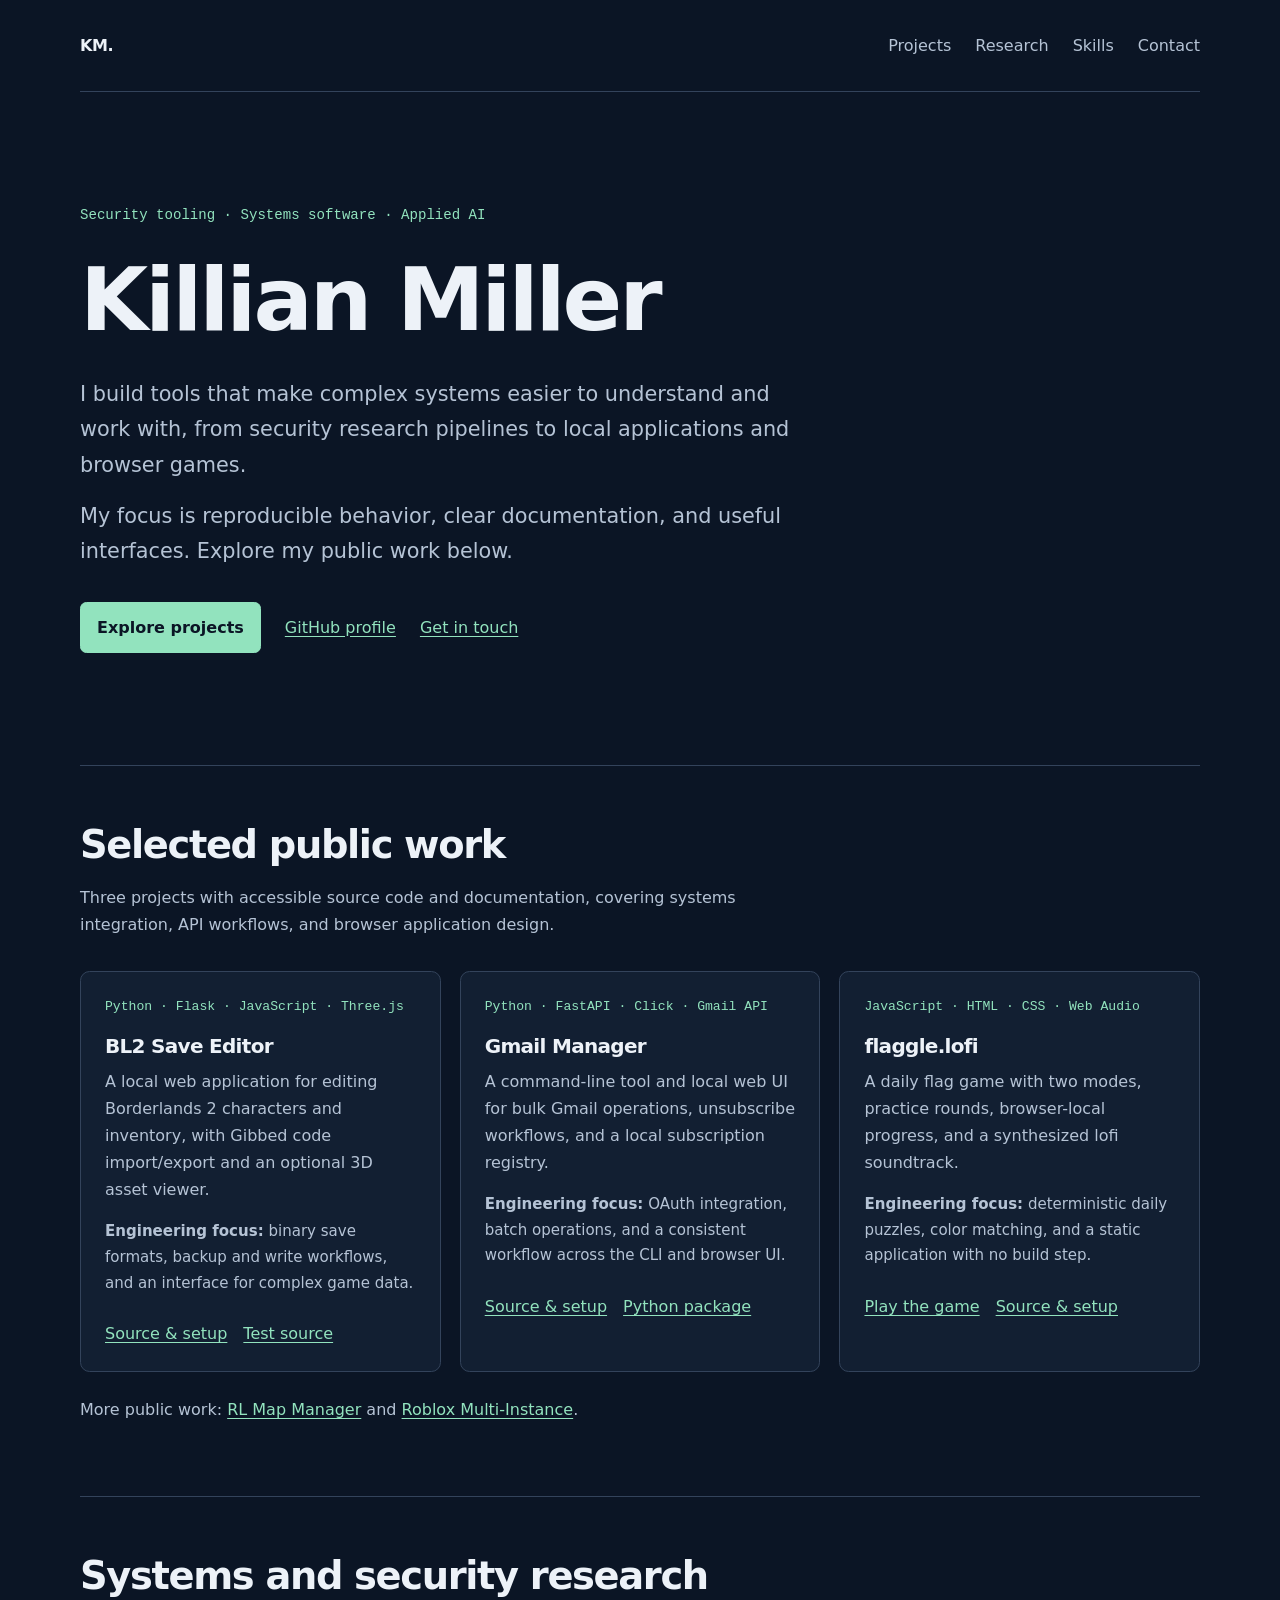
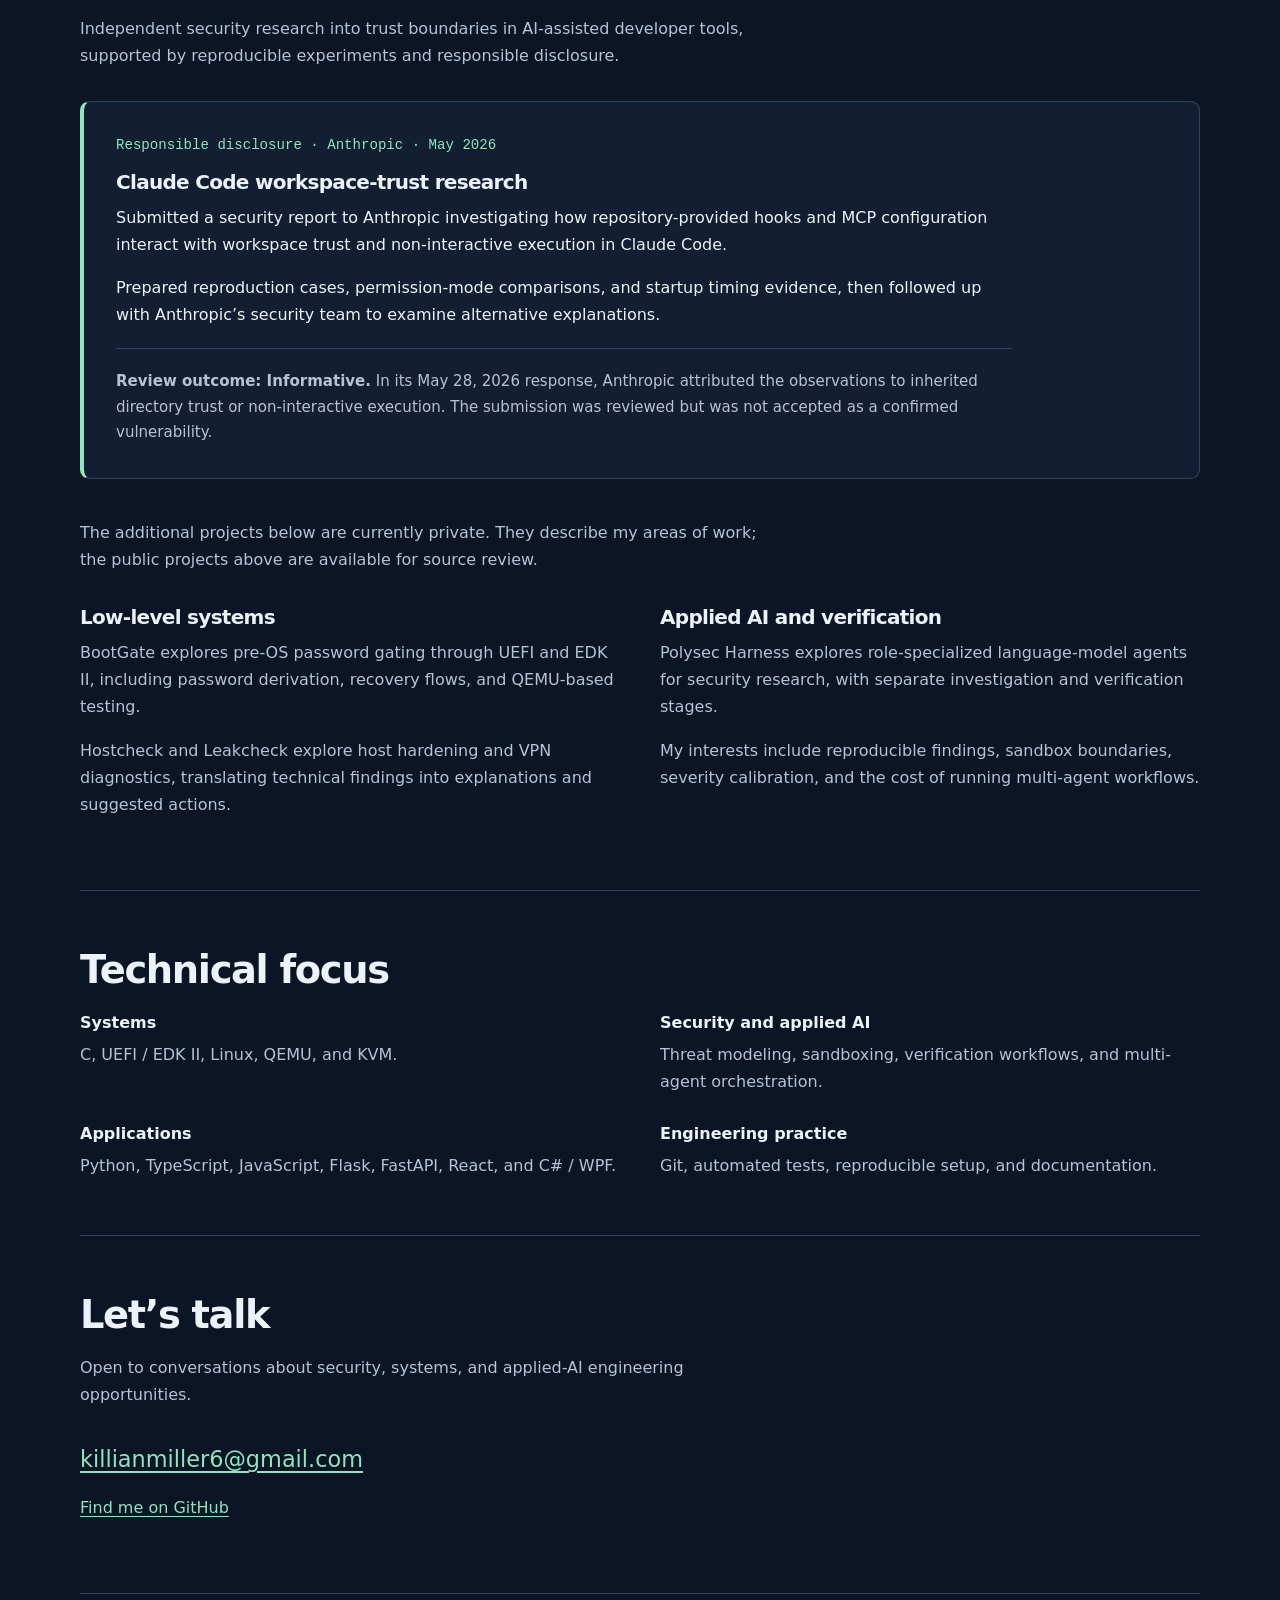
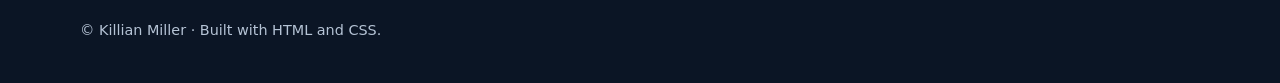
==== index.html @ d13dcafe "Add accurately attributed Claude Code disclosure research" ====
<!doctype html>
<html lang="en">
<head>
  <meta charset="utf-8">
  <meta name="viewport" content="width=device-width, initial-scale=1">
  <title>Killian Miller | Security, Systems &amp; Applied AI</title>
  <meta name="description" content="Killian Miller builds security tools, systems software, and applications. Explore selected public projects, technical interests, and contact information.">
  <link rel="canonical" href="https://kmiller.dev/">
  <meta property="og:type" content="website">
  <meta property="og:title" content="Killian Miller | Security, Systems &amp; Applied AI">
  <meta property="og:description" content="Selected projects in security tooling, systems software, and application development.">
  <meta property="og:url" content="https://kmiller.dev/">
  <meta name="twitter:card" content="summary">
  <meta name="theme-color" content="#0b1525">
  <link rel="icon" href="/favicon.svg" type="image/svg+xml">
  <style>
    :root {
      color-scheme: dark;
      --background: #0b1525;
      --surface: #121f32;
      --text: #edf2f8;
      --muted: #b5c3d5;
      --accent: #92e3be;
      --line: #33435b;
    }
    * { box-sizing: border-box; }
    html { scroll-padding-top: 2rem; }
    body {
      margin: 0;
      background: var(--background);
      color: var(--text);
      font-family: system-ui, -apple-system, BlinkMacSystemFont, "Segoe UI", sans-serif;
      font-size: 1rem;
      line-height: 1.7;
    }
    a { color: var(--accent); text-underline-offset: .2em; }
    a:hover { color: #fff; }
    a:focus-visible {
      outline: 3px solid var(--accent);
      outline-offset: 5px;
      border-radius: 2px;
    }
    .skip {
      position: absolute;
      top: .5rem;
      left: .5rem;
      transform: translateY(-200%);
      background: var(--text);
      color: var(--background);
      padding: .6rem 1rem;
      z-index: 10;
    }
    .skip:focus { transform: translateY(0); }
    .skip:hover { color: var(--background); }
    .container { width: min(100% - 3rem, 70rem); margin-inline: auto; }
    header {
      display: flex;
      flex-wrap: wrap;
      align-items: center;
      justify-content: space-between;
      gap: 1rem;
      padding-block: 1.6rem;
      border-bottom: 1px solid var(--line);
    }
    .brand {
      color: var(--text);
      font-weight: 700;
      text-decoration: none;
      letter-spacing: -.03em;
    }
    nav { display: flex; flex-wrap: wrap; gap: .3rem 1.5rem; }
    nav a { color: var(--muted); padding-block: .4rem; text-decoration: none; }
    nav a:hover { text-decoration: underline; }
    .hero { padding-block: clamp(3.5rem, 9vw, 7rem); max-width: 53rem; }
    .eyebrow {
      margin: 0 0 1.2rem;
      font-family: ui-monospace, SFMono-Regular, Consolas, monospace;
      font-size: .88rem;
      color: var(--accent);
    }
    h1, h2, h3 { line-height: 1.2; letter-spacing: -.035em; }
    h1 { font-size: clamp(2.75rem, 8vw, 5.5rem); margin: 0 0 1.5rem; }
    h2 { font-size: clamp(1.75rem, 4vw, 2.4rem); margin: 0 0 1rem; }
    h3 { font-size: 1.25rem; margin: 0 0 .6rem; }
    p { margin: 0 0 1rem; }
    .lead { max-width: 46rem; color: var(--muted); font-size: clamp(1.1rem, 2vw, 1.3rem); }
    .actions { display: flex; flex-wrap: wrap; gap: .8rem 1.5rem; margin-top: 2rem; align-items: center; }
    .button {
      display: inline-block;
      background: var(--accent);
      color: var(--background);
      border: 1px solid var(--accent);
      border-radius: .4rem;
      font-weight: 650;
      padding: .7rem 1rem;
      text-decoration: none;
    }
    .button:hover { background: #b6f2d7; color: var(--background); }
    .section { padding-block: 3.5rem; border-top: 1px solid var(--line); }
    .section-intro { max-width: 44rem; color: var(--muted); margin-bottom: 2rem; }
    .projects { display: grid; grid-template-columns: repeat(3, minmax(0, 1fr)); gap: 1.2rem; }
    .project { padding: 1.5rem; background: var(--surface); border: 1px solid var(--line); border-radius: .6rem; }
    .project p { color: var(--muted); }
    .project .stack { font-family: ui-monospace, SFMono-Regular, Consolas, monospace; color: var(--accent); font-size: .82rem; }
    .project .detail { font-size: .94rem; }
    .project-links { display: flex; flex-wrap: wrap; gap: .5rem 1rem; margin-top: 1.5rem; }
    .more { color: var(--muted); margin-top: 1.5rem; }
    .disclosure { padding: clamp(1.25rem, 3vw, 2rem); margin-bottom: 2.5rem; background: var(--surface); border: 1px solid var(--line); border-left: 4px solid var(--accent); border-radius: .6rem; }
    .disclosure .eyebrow { margin-bottom: .75rem; }
    .disclosure p { max-width: 56rem; }
    .disclosure .outcome { margin: 1.25rem 0 0; padding-top: 1.25rem; border-top: 1px solid var(--line); color: var(--muted); font-size: .94rem; }
    .columns { display: grid; grid-template-columns: repeat(2, minmax(0, 1fr)); gap: 2.5rem; }
    .columns p { color: var(--muted); }
    .skills { display: grid; grid-template-columns: repeat(2, minmax(0, 1fr)); gap: 1.5rem 2.5rem; margin: 0; }
    .skills dt { font-weight: 700; margin-bottom: .3rem; }
    .skills dd { margin: 0; color: var(--muted); }
    .contact-link { font-size: clamp(1.05rem, 3vw, 1.4rem); overflow-wrap: anywhere; }
    footer { border-top: 1px solid var(--line); padding-block: 1.5rem 2.5rem; color: var(--muted); font-size: .9rem; }
    footer p { margin: 0; }
    @media (max-width: 58rem) {
      .projects { grid-template-columns: 1fr; }
      .project { max-width: 48rem; }
    }
    @media (max-width: 38rem) {
      .container { width: min(100% - 2rem, 70rem); }
      .columns, .skills { grid-template-columns: 1fr; gap: 1.5rem; }
      .hero { padding-block: 3rem; }
      .section { padding-block: 2.5rem; }
      nav { gap: .2rem 1rem; }
    }
    @media print {
      :root { --background: #fff; --surface: #fff; --text: #111; --muted: #333; --accent: #164b3a; --line: #bbb; }
      .skip, nav, .actions { display: none; }
      .hero, .section { padding-block: 1.5rem; }
      .projects { display: block; }
      .project { break-inside: avoid; margin-bottom: 1rem; }
    }
  </style>
</head>
<body>
  <a class="skip" href="#main">Skip to content</a>
  <header class="container">
    <a class="brand" href="/" aria-label="Killian Miller home">KM<span aria-hidden="true">.</span></a>
    <nav aria-label="Main navigation">
      <a href="#projects">Projects</a>
      <a href="#research">Research</a>
      <a href="#skills">Skills</a>
      <a href="#contact">Contact</a>
    </nav>
  </header>

  <main id="main" class="container">
    <section class="hero" aria-labelledby="intro-title">
      <p class="eyebrow">Security tooling · Systems software · Applied AI</p>
      <h1 id="intro-title">Killian Miller</h1>
      <p class="lead">I build tools that make complex systems easier to understand and work with, from security research pipelines to local applications and browser games.</p>
      <p class="lead">My focus is reproducible behavior, clear documentation, and useful interfaces. Explore my public work below.</p>
      <div class="actions">
        <a class="button" href="#projects">Explore projects</a>
        <a href="https://github.com/KillianM00">GitHub profile</a>
        <a href="mailto:killianmiller6@gmail.com">Get in touch</a>
      </div>
    </section>

    <section id="projects" class="section" aria-labelledby="projects-title">
      <h2 id="projects-title">Selected public work</h2>
      <p class="section-intro">Three projects with accessible source code and documentation, covering systems integration, API workflows, and browser application design.</p>
      <div class="projects">
        <article class="project">
          <p class="stack">Python · Flask · JavaScript · Three.js</p>
          <h3>BL2 Save Editor</h3>
          <p>A local web application for editing Borderlands 2 characters and inventory, with Gibbed code import/export and an optional 3D asset viewer.</p>
          <p class="detail"><strong>Engineering focus:</strong> binary save formats, backup and write workflows, and an interface for complex game data.</p>
          <div class="project-links">
            <a href="https://github.com/KillianM00/bl2-save-editor">Source &amp; setup</a>
            <a href="https://github.com/KillianM00/bl2-save-editor/tree/main/tests">Test source</a>
          </div>
        </article>
        <article class="project">
          <p class="stack">Python · FastAPI · Click · Gmail API</p>
          <h3>Gmail Manager</h3>
          <p>A command-line tool and local web UI for bulk Gmail operations, unsubscribe workflows, and a local subscription registry.</p>
          <p class="detail"><strong>Engineering focus:</strong> OAuth integration, batch operations, and a consistent workflow across the CLI and browser UI.</p>
          <div class="project-links">
            <a href="https://github.com/KillianM00/gmail-manager">Source &amp; setup</a>
            <a href="https://pypi.org/project/gmail-manager/">Python package</a>
          </div>
        </article>
        <article class="project">
          <p class="stack">JavaScript · HTML · CSS · Web Audio</p>
          <h3>flaggle.lofi</h3>
          <p>A daily flag game with two modes, practice rounds, browser-local progress, and a synthesized lofi soundtrack.</p>
          <p class="detail"><strong>Engineering focus:</strong> deterministic daily puzzles, color matching, and a static application with no build step.</p>
          <div class="project-links">
            <a href="https://kmiller.dev/flaggle-lofi/">Play the game</a>
            <a href="https://github.com/KillianM00/flaggle-lofi">Source &amp; setup</a>
          </div>
        </article>
      </div>
      <p class="more">More public work: <a href="https://github.com/KillianM00/rl-map-manager">RL Map Manager</a> and <a href="https://github.com/KillianM00/roblox-multi-instance">Roblox Multi-Instance</a>.</p>
    </section>

    <section id="research" class="section" aria-labelledby="research-title">
      <h2 id="research-title">Systems and security research</h2>
      <p class="section-intro">Independent security research into trust boundaries in AI-assisted developer tools, supported by reproducible experiments and responsible disclosure.</p>
      <article id="anthropic-disclosure" class="disclosure" aria-labelledby="disclosure-title">
        <p class="eyebrow">Responsible disclosure · Anthropic · May 2026</p>
        <h3 id="disclosure-title">Claude Code workspace-trust research</h3>
        <p>Submitted a security report to Anthropic investigating how repository-provided hooks and MCP configuration interact with workspace trust and non-interactive execution in Claude Code.</p>
        <p>Prepared reproduction cases, permission-mode comparisons, and startup timing evidence, then followed up with Anthropic’s security team to examine alternative explanations.</p>
        <p class="outcome"><strong>Review outcome: Informative.</strong> In its May 28, 2026 response, Anthropic attributed the observations to inherited directory trust or non-interactive execution. The submission was reviewed but was not accepted as a confirmed vulnerability.</p>
      </article>
      <p class="section-intro">The additional projects below are currently private. They describe my areas of work; the public projects above are available for source review.</p>
      <div class="columns">
        <div>
          <h3>Low-level systems</h3>
          <p>BootGate explores pre-OS password gating through UEFI and EDK II, including password derivation, recovery flows, and QEMU-based testing.</p>
          <p>Hostcheck and Leakcheck explore host hardening and VPN diagnostics, translating technical findings into explanations and suggested actions.</p>
        </div>
        <div>
          <h3>Applied AI and verification</h3>
          <p>Polysec Harness explores role-specialized language-model agents for security research, with separate investigation and verification stages.</p>
          <p>My interests include reproducible findings, sandbox boundaries, severity calibration, and the cost of running multi-agent workflows.</p>
        </div>
      </div>
    </section>

    <section id="skills" class="section" aria-labelledby="skills-title">
      <h2 id="skills-title">Technical focus</h2>
      <dl class="skills">
        <div><dt>Systems</dt><dd>C, UEFI / EDK II, Linux, QEMU, and KVM.</dd></div>
        <div><dt>Security and applied AI</dt><dd>Threat modeling, sandboxing, verification workflows, and multi-agent orchestration.</dd></div>
        <div><dt>Applications</dt><dd>Python, TypeScript, JavaScript, Flask, FastAPI, React, and C# / WPF.</dd></div>
        <div><dt>Engineering practice</dt><dd>Git, automated tests, reproducible setup, and documentation.</dd></div>
      </dl>
    </section>

    <section id="contact" class="section" aria-labelledby="contact-title">
      <h2 id="contact-title">Let’s talk</h2>
      <p class="section-intro">Open to conversations about security, systems, and applied-AI engineering opportunities.</p>
      <p><a class="contact-link" href="mailto:killianmiller6@gmail.com">killianmiller6@gmail.com</a></p>
      <p><a href="https://github.com/KillianM00">Find me on GitHub</a></p>
    </section>
  </main>

  <footer class="container"><p>© Killian Miller · Built with HTML and CSS.</p></footer>
</body>
</html>
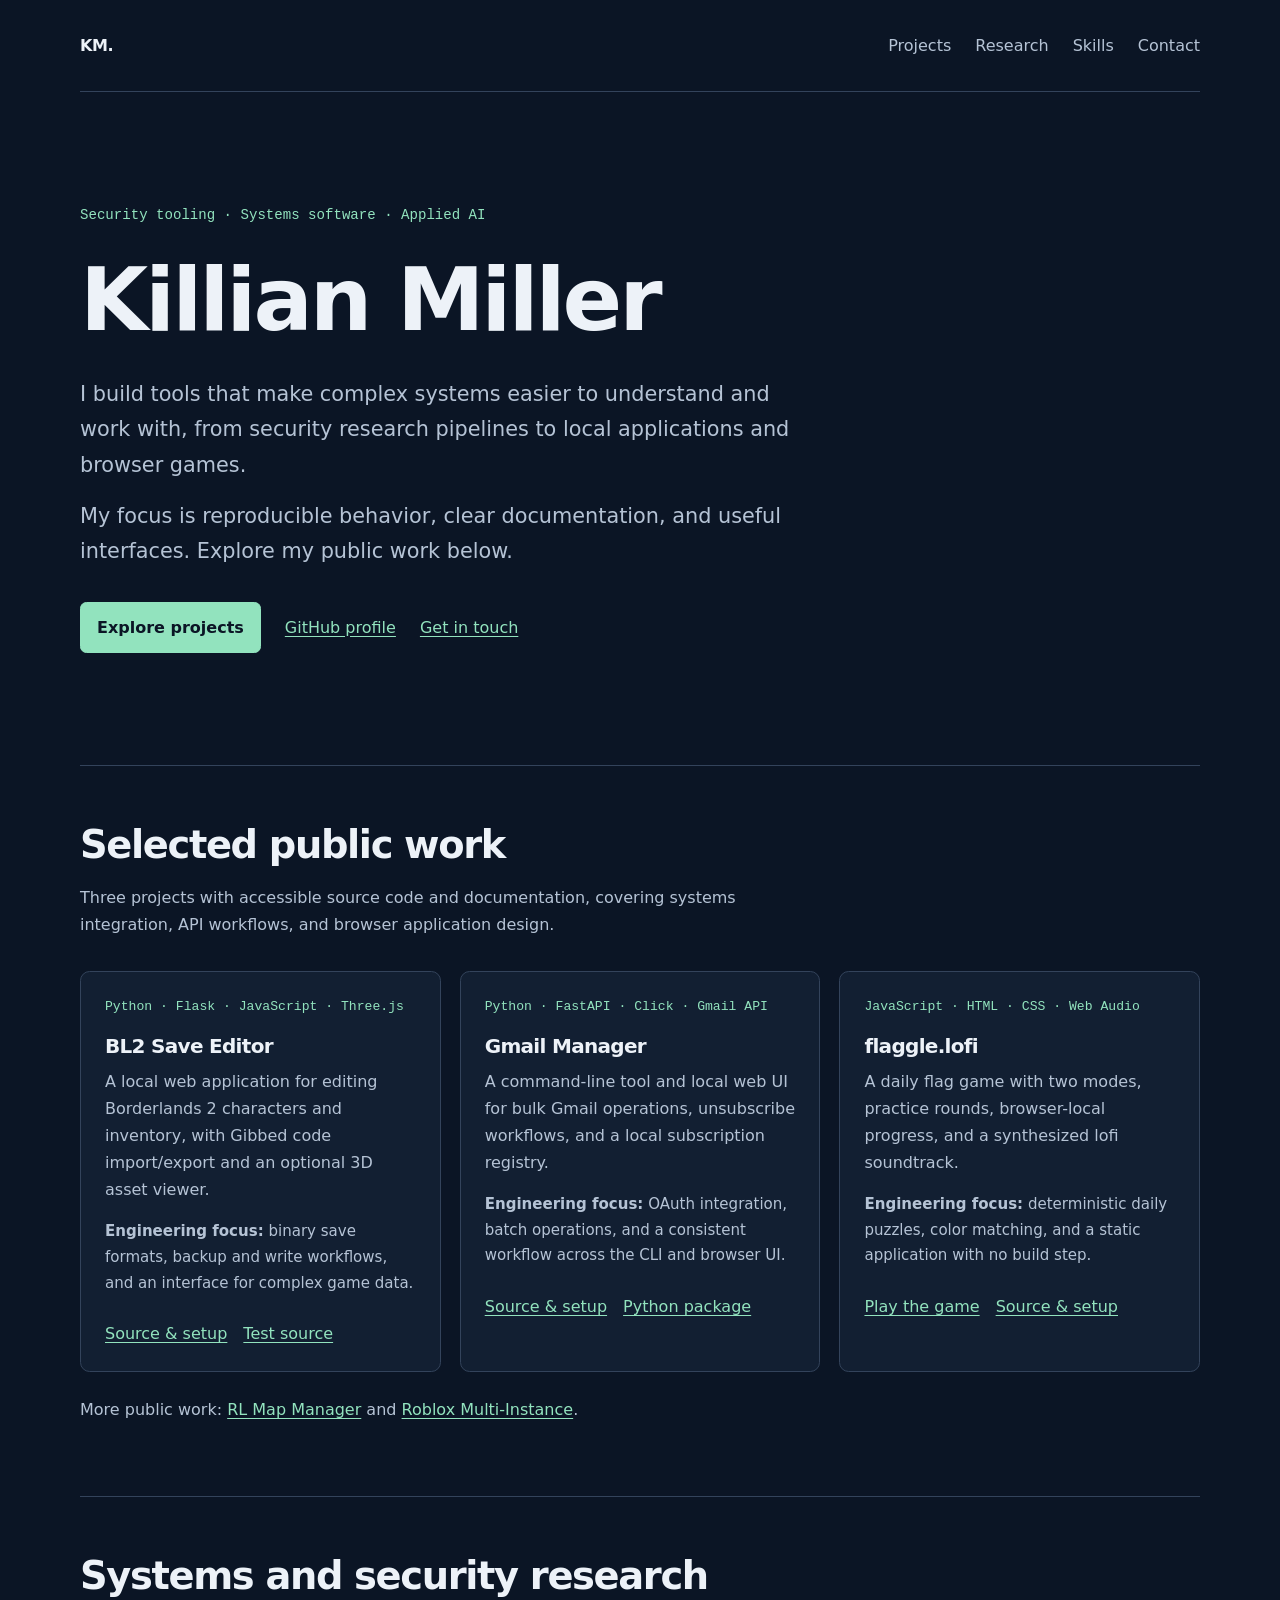
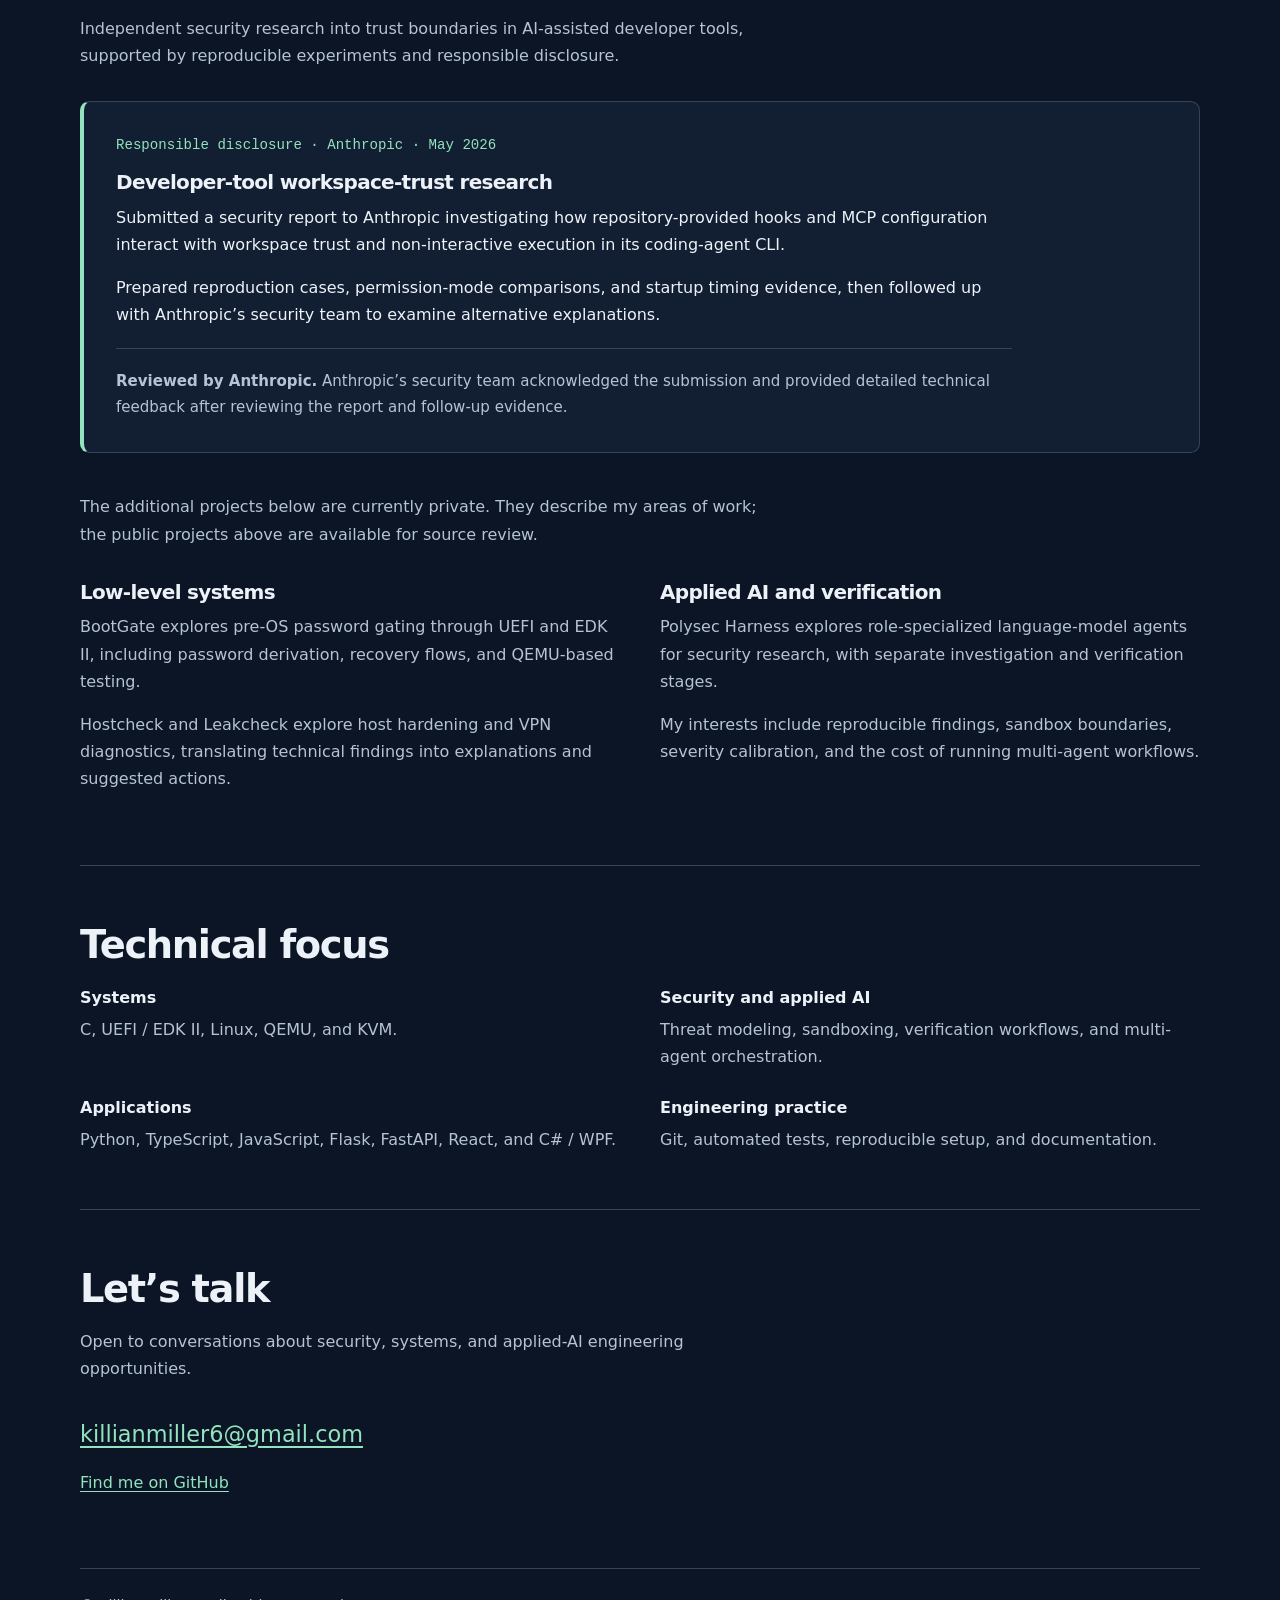
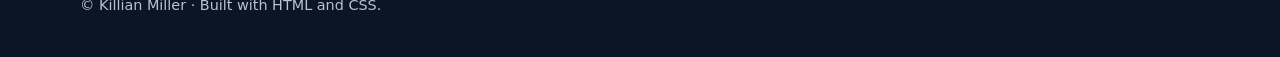
==== commit 65dc6d4a: "Summarize Anthropic review and technical feedback" ====
--- a/index.html
+++ b/index.html
@@ -205,10 +205,10 @@
       <p class="section-intro">Independent security research into trust boundaries in AI-assisted developer tools, supported by reproducible experiments and responsible disclosure.</p>
       <article id="anthropic-disclosure" class="disclosure" aria-labelledby="disclosure-title">
         <p class="eyebrow">Responsible disclosure · Anthropic · May 2026</p>
-        <h3 id="disclosure-title">Claude Code workspace-trust research</h3>
-        <p>Submitted a security report to Anthropic investigating how repository-provided hooks and MCP configuration interact with workspace trust and non-interactive execution in Claude Code.</p>
+        <h3 id="disclosure-title">Developer-tool workspace-trust research</h3>
+        <p>Submitted a security report to Anthropic investigating how repository-provided hooks and MCP configuration interact with workspace trust and non-interactive execution in its coding-agent CLI.</p>
         <p>Prepared reproduction cases, permission-mode comparisons, and startup timing evidence, then followed up with Anthropic’s security team to examine alternative explanations.</p>
-        <p class="outcome"><strong>Review outcome: Informative.</strong> In its May 28, 2026 response, Anthropic attributed the observations to inherited directory trust or non-interactive execution. The submission was reviewed but was not accepted as a confirmed vulnerability.</p>
+        <p class="outcome"><strong>Reviewed by Anthropic.</strong> Anthropic’s security team acknowledged the submission and provided detailed technical feedback after reviewing the report and follow-up evidence.</p>
       </article>
       <p class="section-intro">The additional projects below are currently private. They describe my areas of work; the public projects above are available for source review.</p>
       <div class="columns">
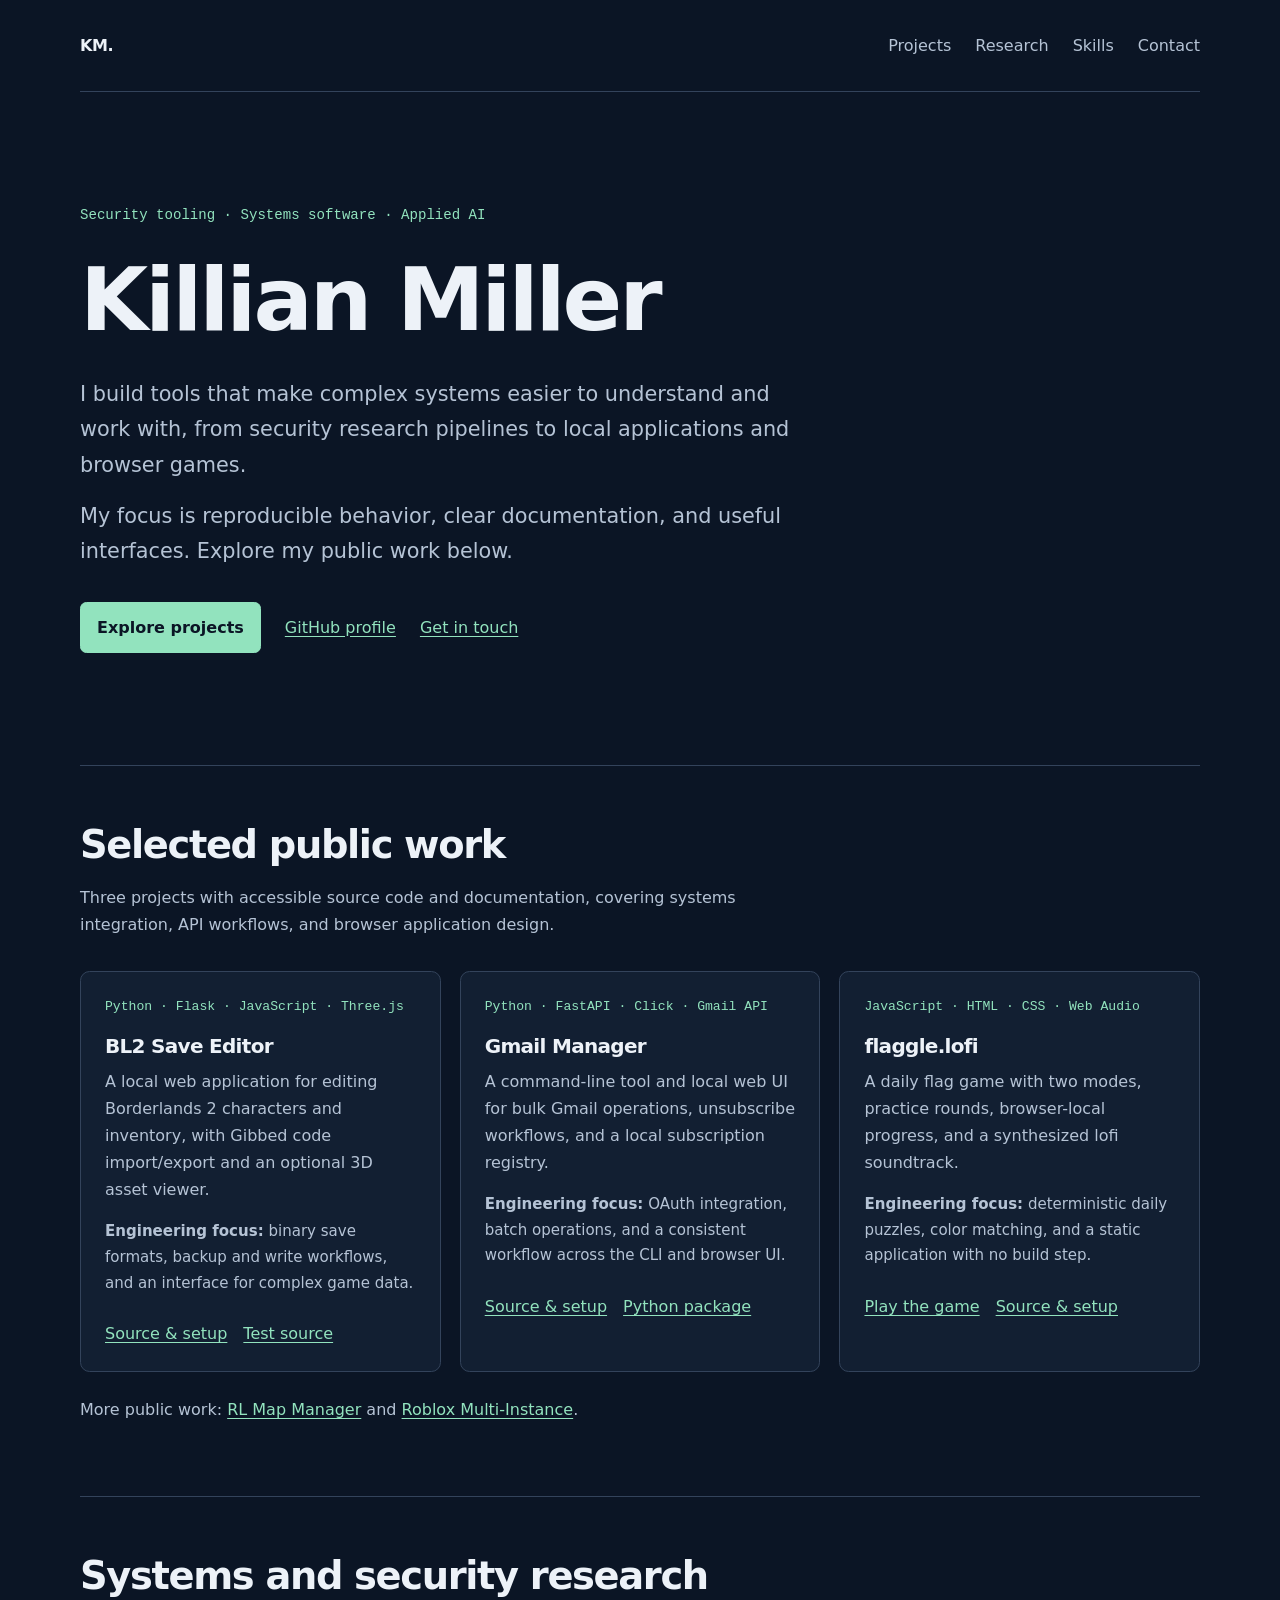
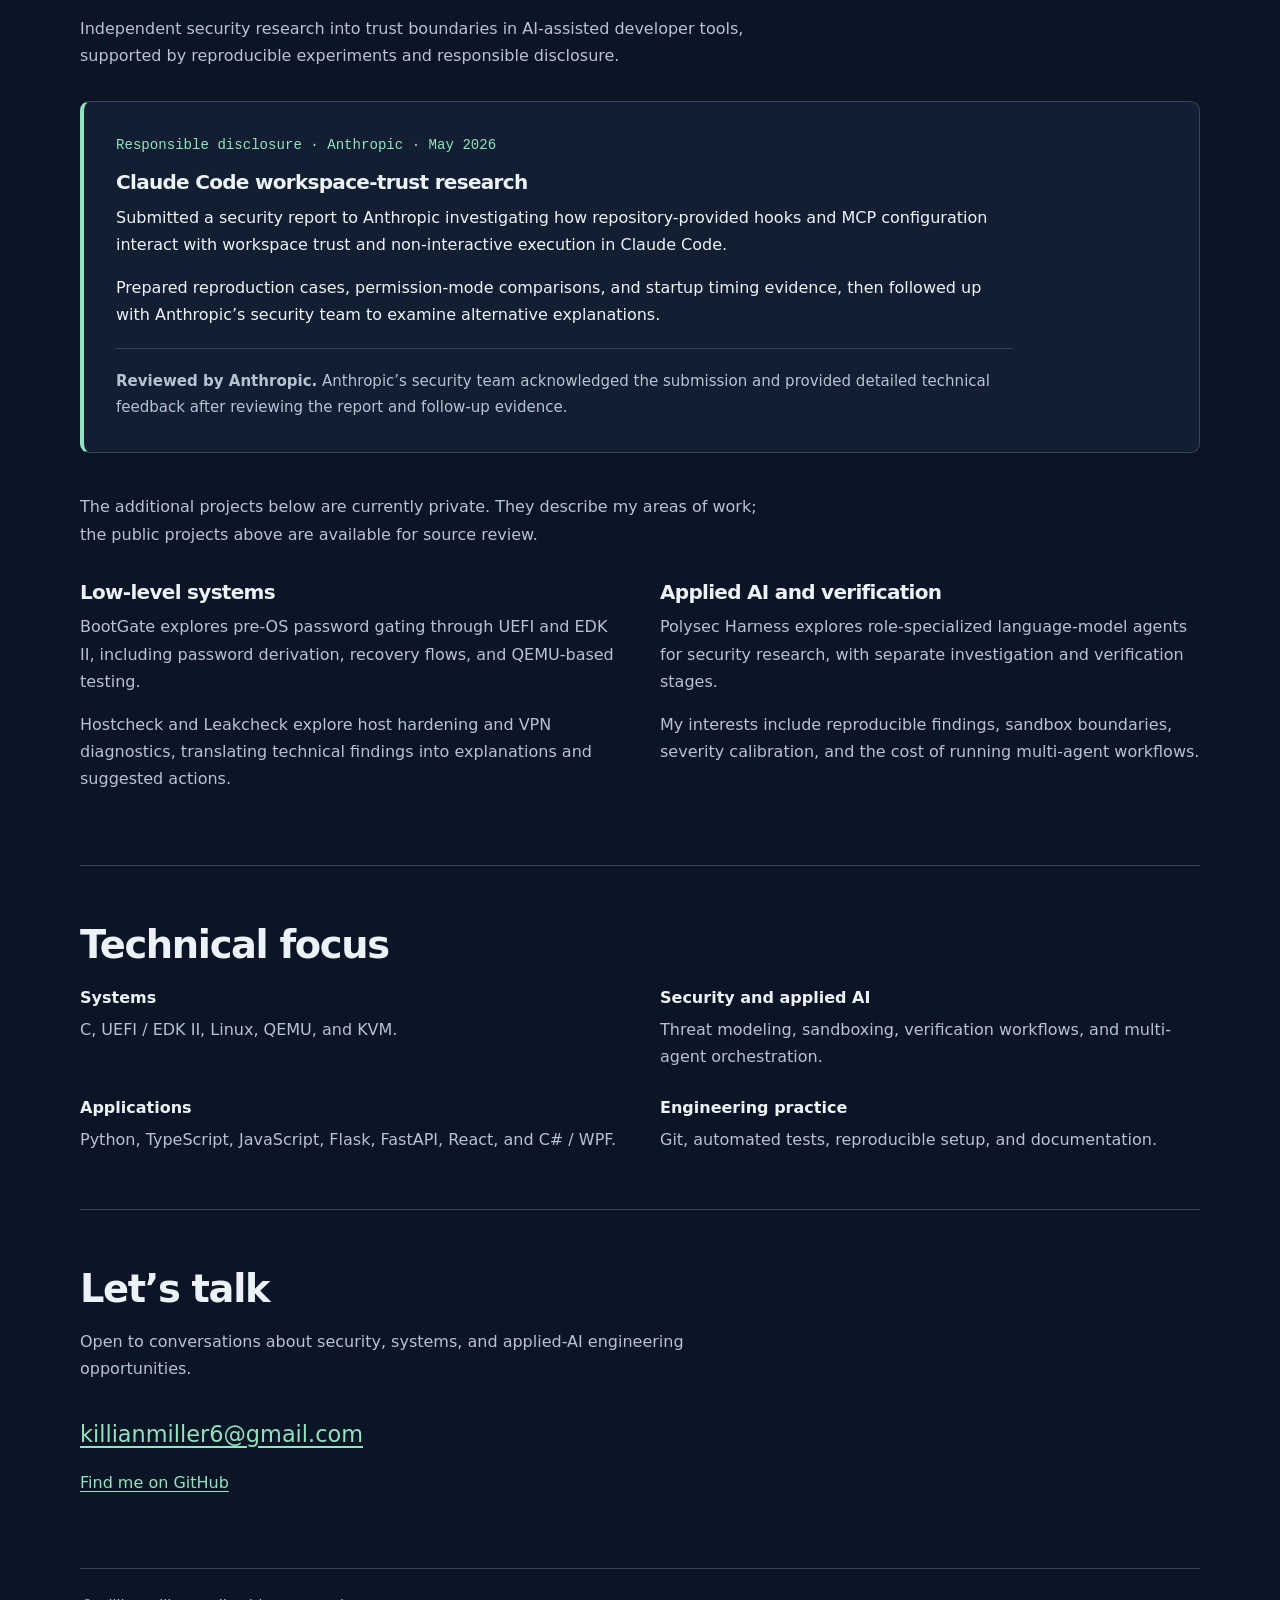
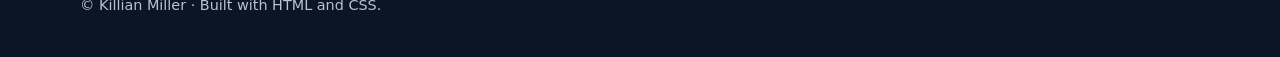
==== commit 809fc77e: "Summarize Anthropic review and technical feedback" ====
--- a/index.html
+++ b/index.html
@@ -205,8 +205,8 @@
       <p class="section-intro">Independent security research into trust boundaries in AI-assisted developer tools, supported by reproducible experiments and responsible disclosure.</p>
       <article id="anthropic-disclosure" class="disclosure" aria-labelledby="disclosure-title">
         <p class="eyebrow">Responsible disclosure · Anthropic · May 2026</p>
-        <h3 id="disclosure-title">Developer-tool workspace-trust research</h3>
-        <p>Submitted a security report to Anthropic investigating how repository-provided hooks and MCP configuration interact with workspace trust and non-interactive execution in its coding-agent CLI.</p>
+        <h3 id="disclosure-title">Claude Code workspace-trust research</h3>
+        <p>Submitted a security report to Anthropic investigating how repository-provided hooks and MCP configuration interact with workspace trust and non-interactive execution in Claude Code.</p>
         <p>Prepared reproduction cases, permission-mode comparisons, and startup timing evidence, then followed up with Anthropic’s security team to examine alternative explanations.</p>
         <p class="outcome"><strong>Reviewed by Anthropic.</strong> Anthropic’s security team acknowledged the submission and provided detailed technical feedback after reviewing the report and follow-up evidence.</p>
       </article>
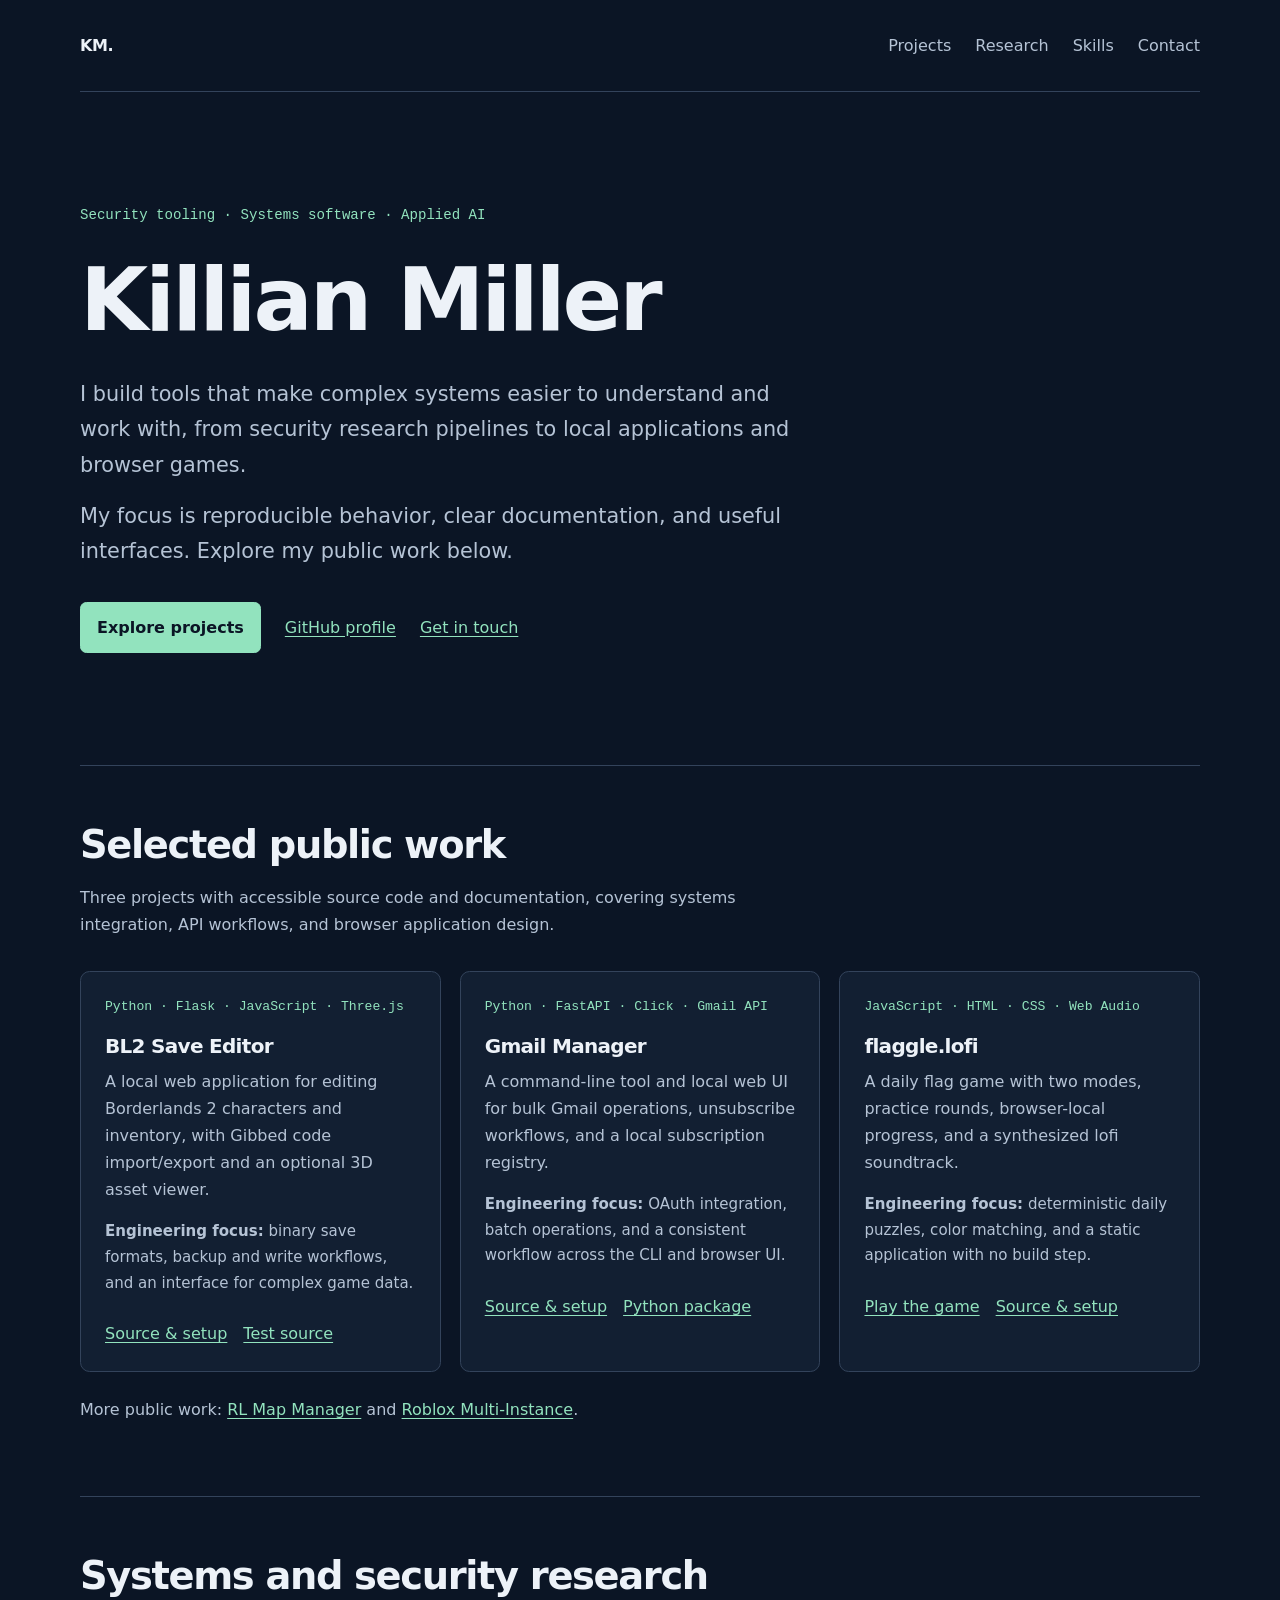
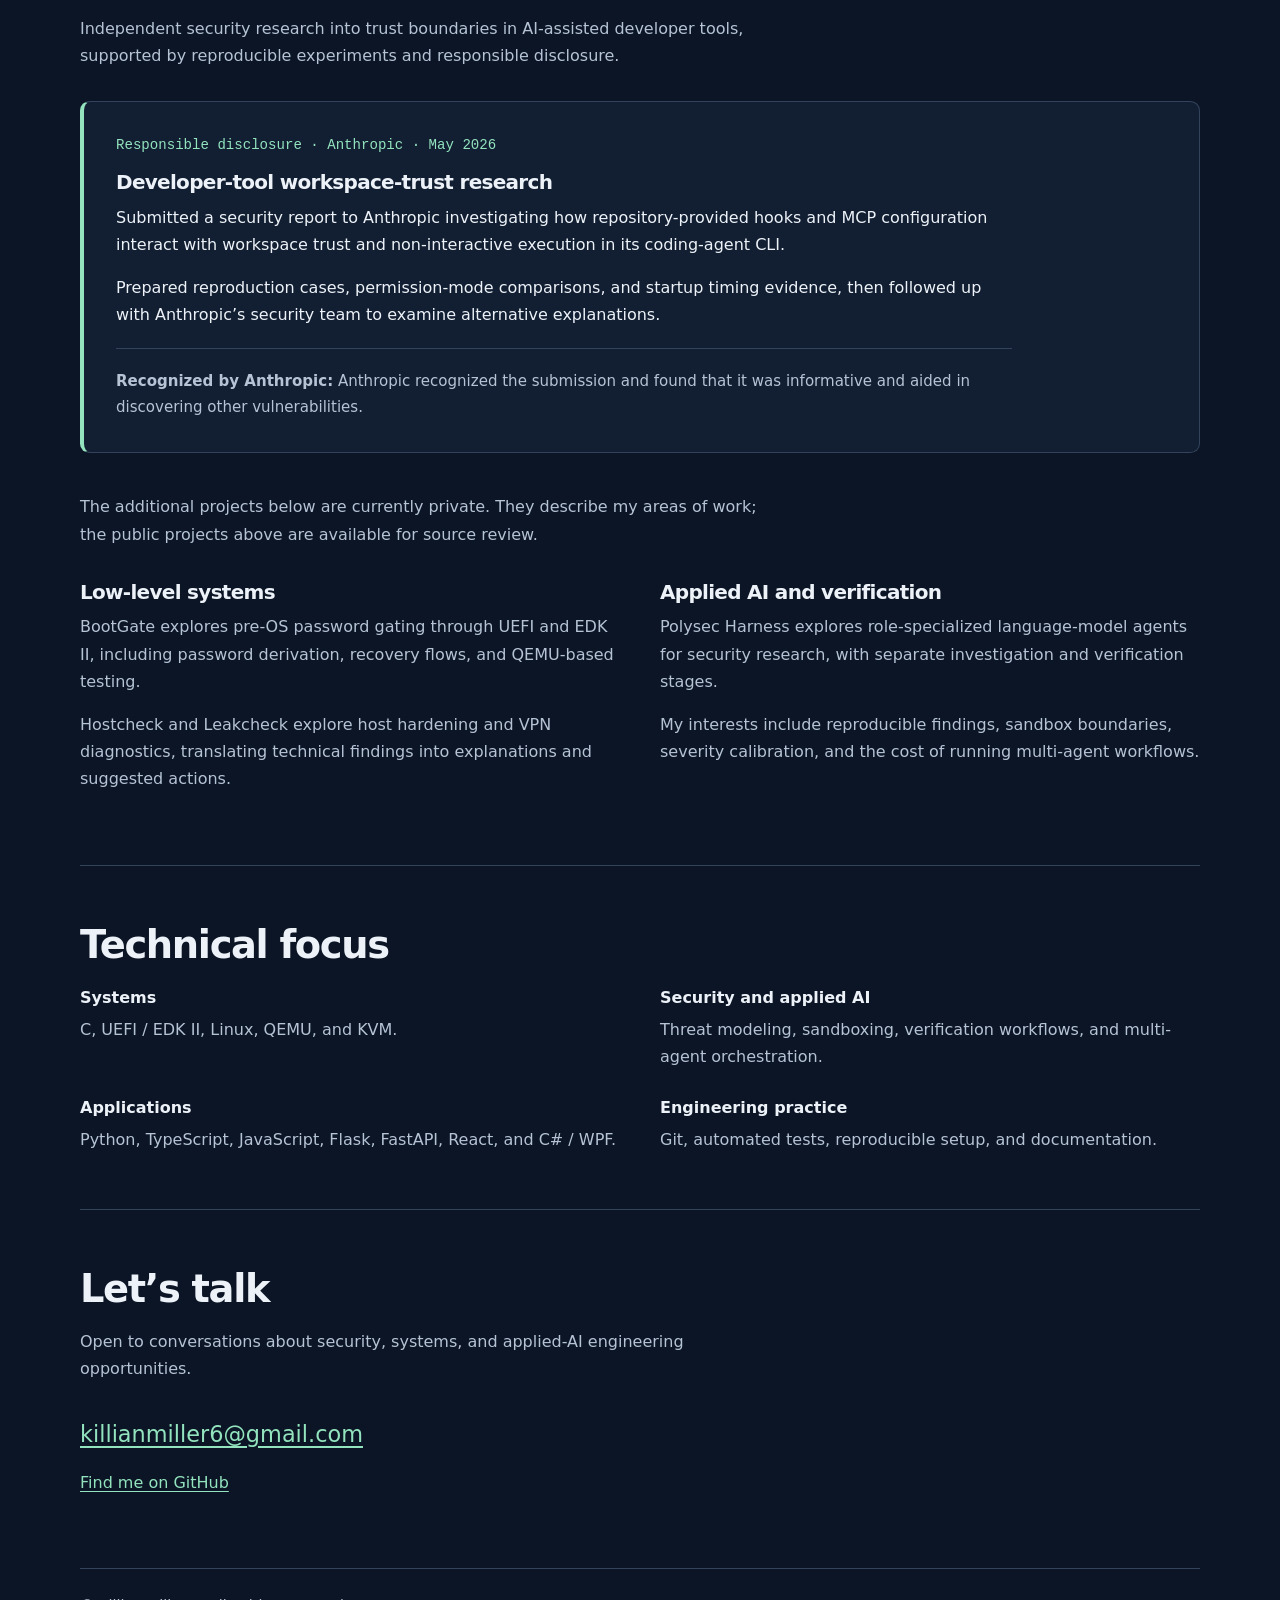
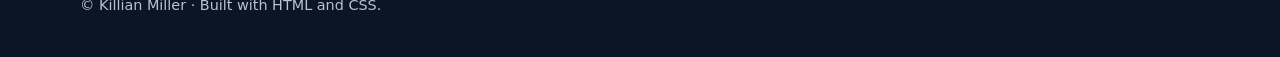
==== commit f6ced744: "Update disclosure recognition using owner-supplied email wording" ====
--- a/index.html
+++ b/index.html
@@ -205,10 +205,10 @@
       <p class="section-intro">Independent security research into trust boundaries in AI-assisted developer tools, supported by reproducible experiments and responsible disclosure.</p>
       <article id="anthropic-disclosure" class="disclosure" aria-labelledby="disclosure-title">
         <p class="eyebrow">Responsible disclosure · Anthropic · May 2026</p>
-        <h3 id="disclosure-title">Claude Code workspace-trust research</h3>
-        <p>Submitted a security report to Anthropic investigating how repository-provided hooks and MCP configuration interact with workspace trust and non-interactive execution in Claude Code.</p>
+        <h3 id="disclosure-title">Developer-tool workspace-trust research</h3>
+        <p>Submitted a security report to Anthropic investigating how repository-provided hooks and MCP configuration interact with workspace trust and non-interactive execution in its coding-agent CLI.</p>
         <p>Prepared reproduction cases, permission-mode comparisons, and startup timing evidence, then followed up with Anthropic’s security team to examine alternative explanations.</p>
-        <p class="outcome"><strong>Reviewed by Anthropic.</strong> Anthropic’s security team acknowledged the submission and provided detailed technical feedback after reviewing the report and follow-up evidence.</p>
+        <p class="outcome"><strong>Recognized by Anthropic:</strong> Anthropic recognized the submission and found that it was informative and aided in discovering other vulnerabilities.</p>
       </article>
       <p class="section-intro">The additional projects below are currently private. They describe my areas of work; the public projects above are available for source review.</p>
       <div class="columns">
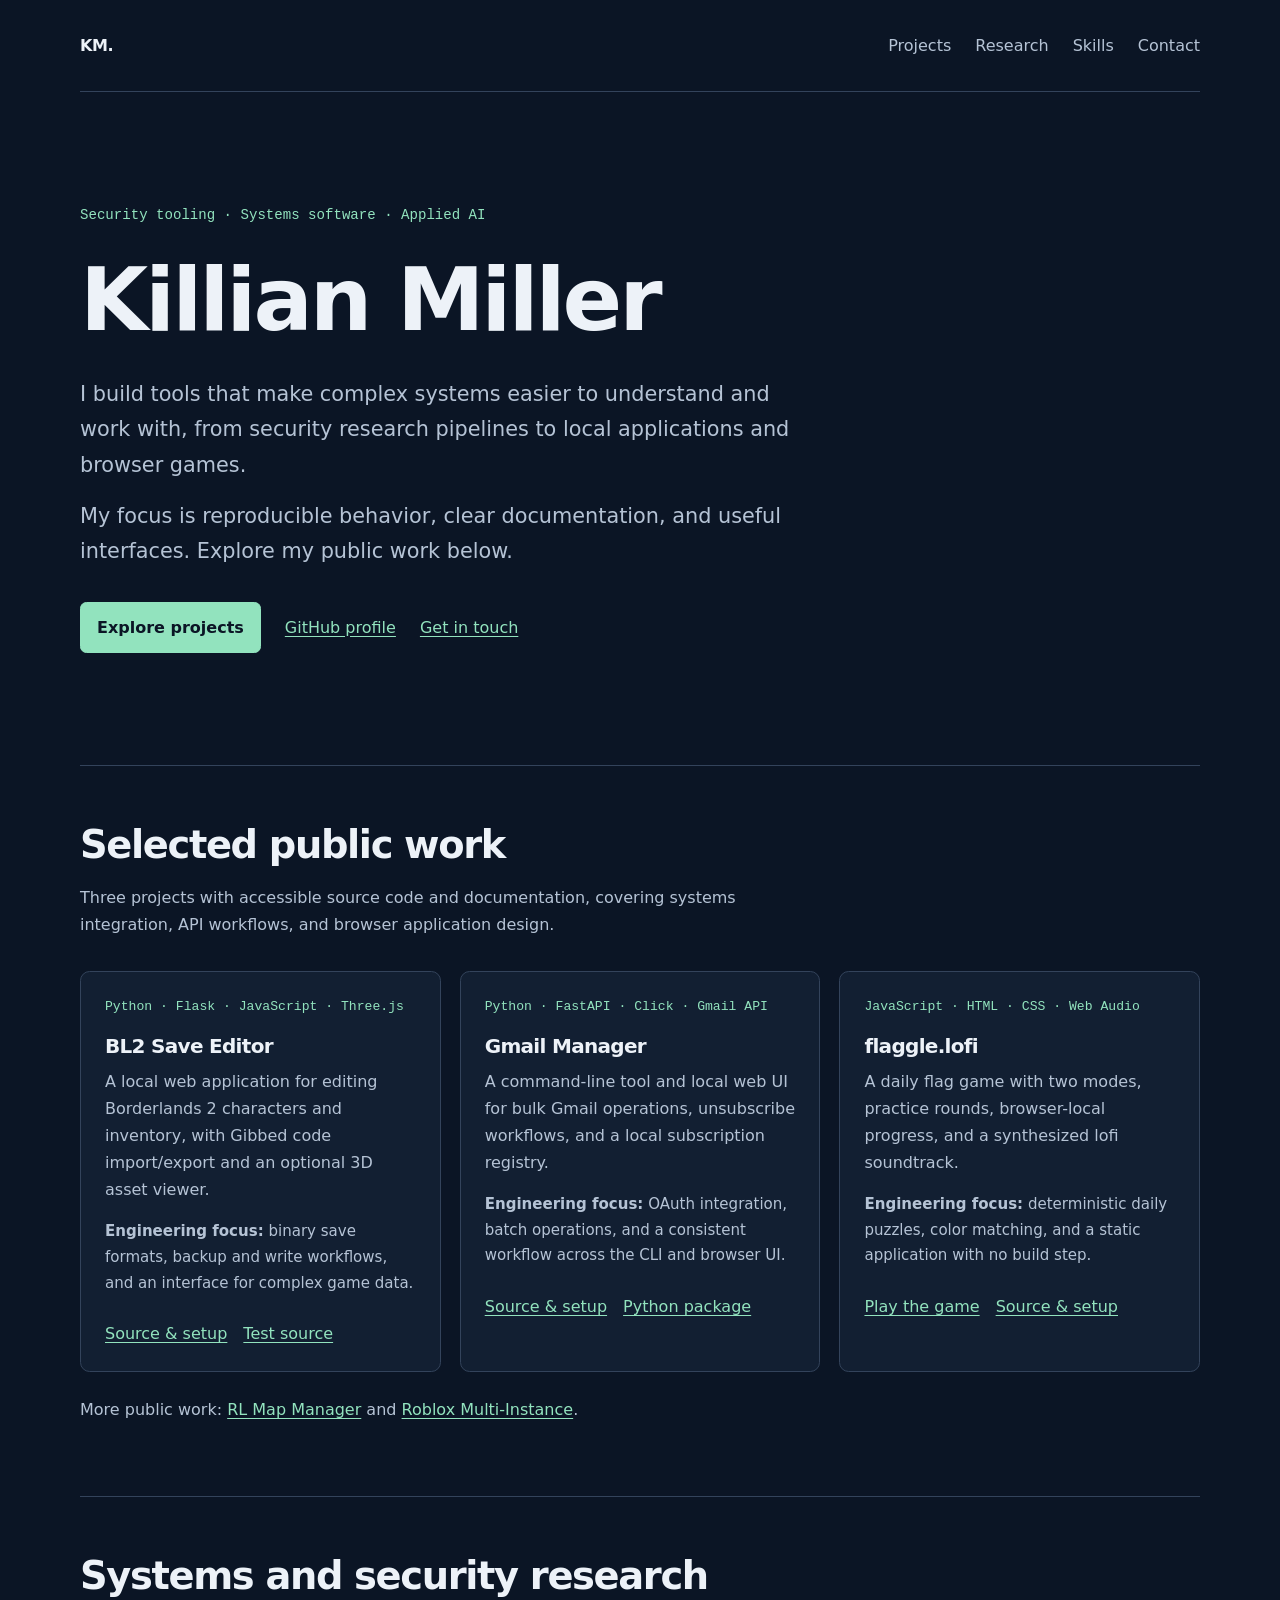
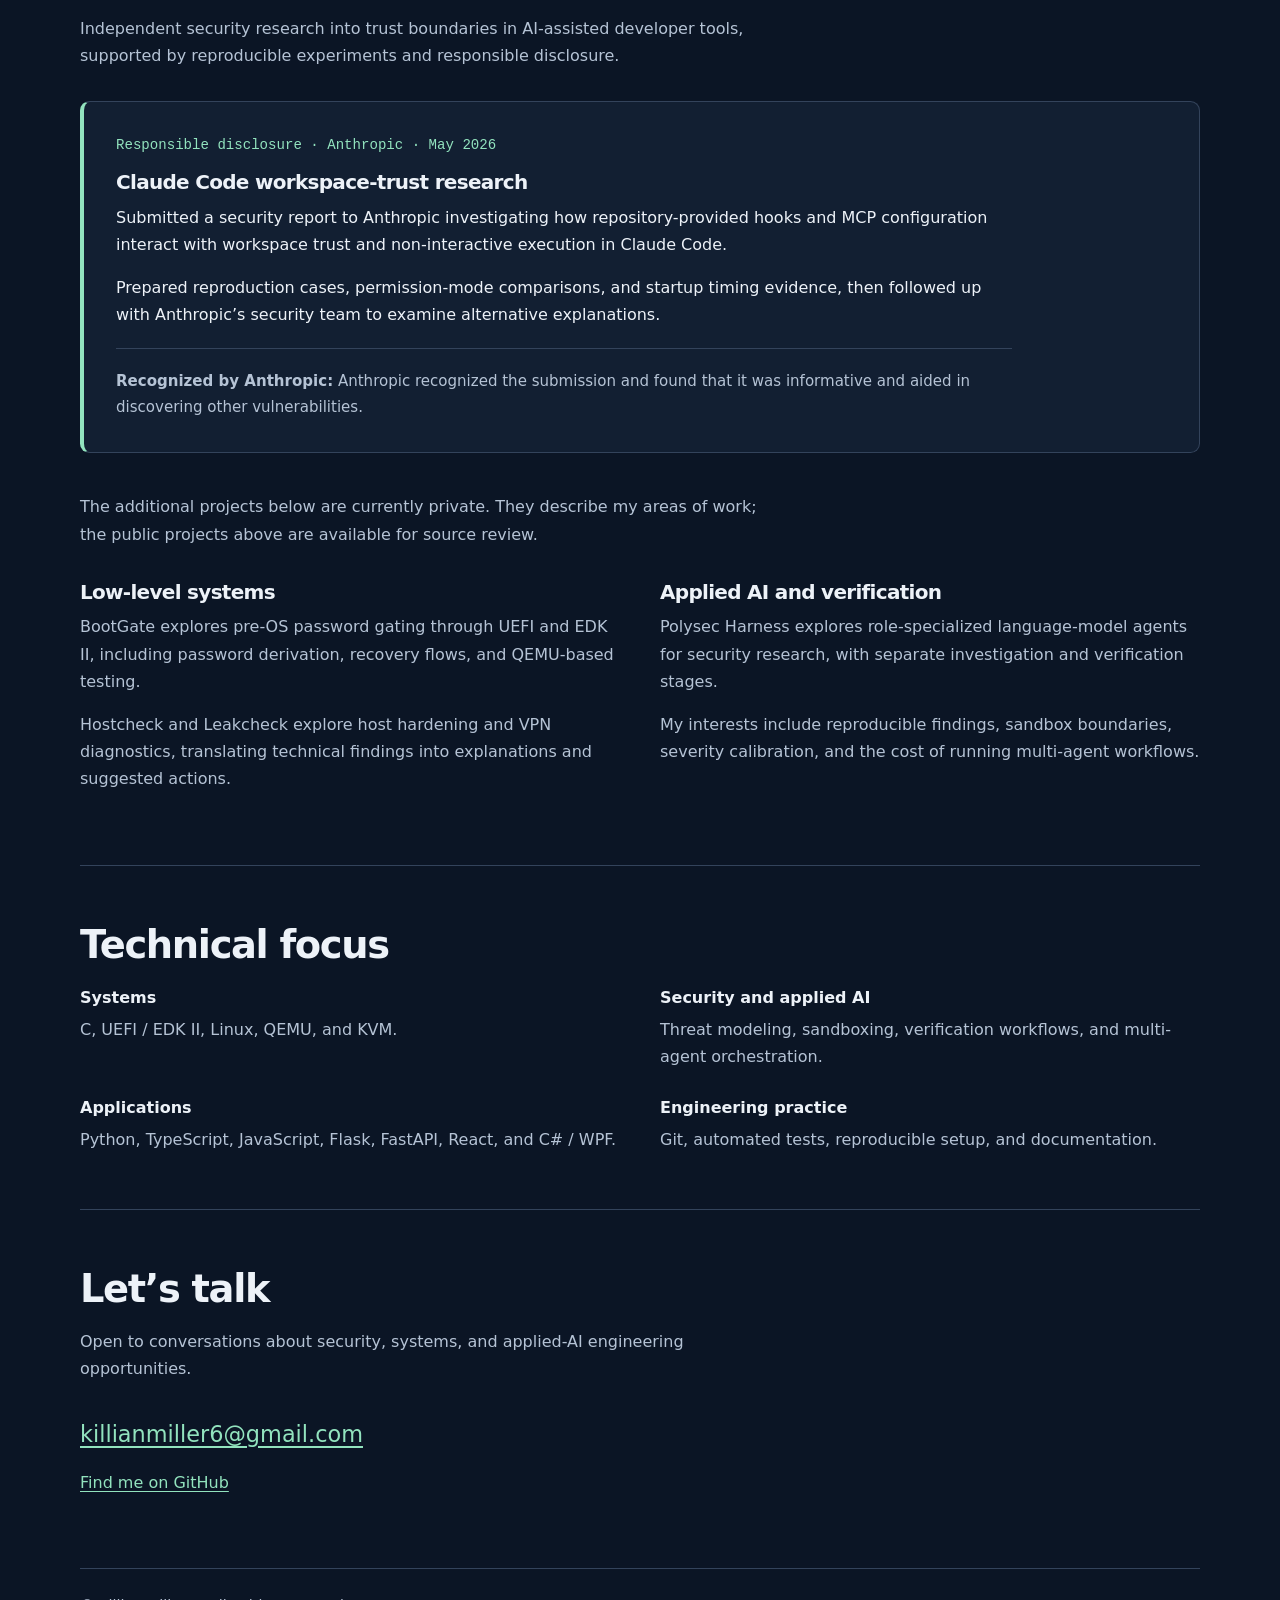
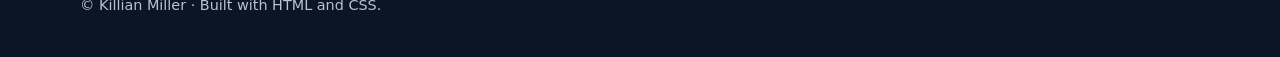
==== commit 9a894429: "Update disclosure recognition using owner-supplied email wording" ====
--- a/index.html
+++ b/index.html
@@ -205,8 +205,8 @@
       <p class="section-intro">Independent security research into trust boundaries in AI-assisted developer tools, supported by reproducible experiments and responsible disclosure.</p>
       <article id="anthropic-disclosure" class="disclosure" aria-labelledby="disclosure-title">
         <p class="eyebrow">Responsible disclosure · Anthropic · May 2026</p>
-        <h3 id="disclosure-title">Developer-tool workspace-trust research</h3>
-        <p>Submitted a security report to Anthropic investigating how repository-provided hooks and MCP configuration interact with workspace trust and non-interactive execution in its coding-agent CLI.</p>
+        <h3 id="disclosure-title">Claude Code workspace-trust research</h3>
+        <p>Submitted a security report to Anthropic investigating how repository-provided hooks and MCP configuration interact with workspace trust and non-interactive execution in Claude Code.</p>
         <p>Prepared reproduction cases, permission-mode comparisons, and startup timing evidence, then followed up with Anthropic’s security team to examine alternative explanations.</p>
         <p class="outcome"><strong>Recognized by Anthropic:</strong> Anthropic recognized the submission and found that it was informative and aided in discovering other vulnerabilities.</p>
       </article>
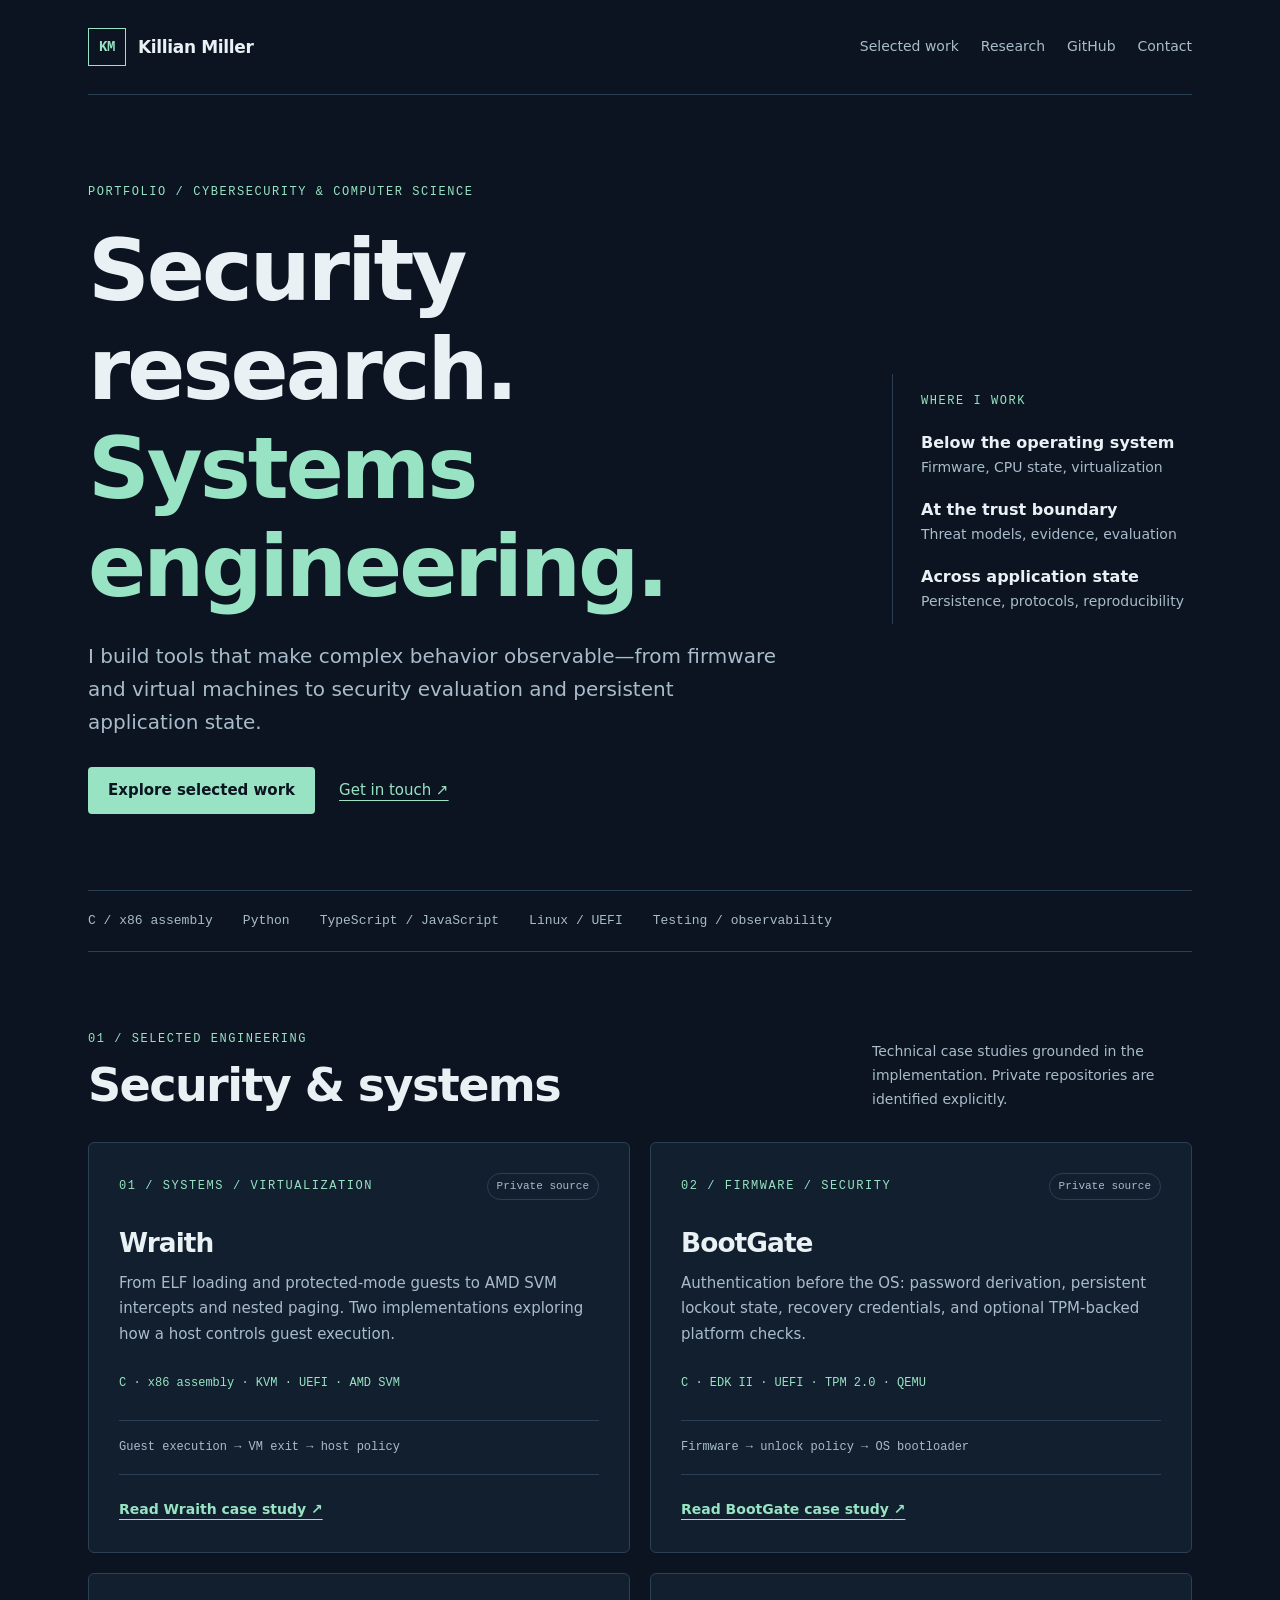
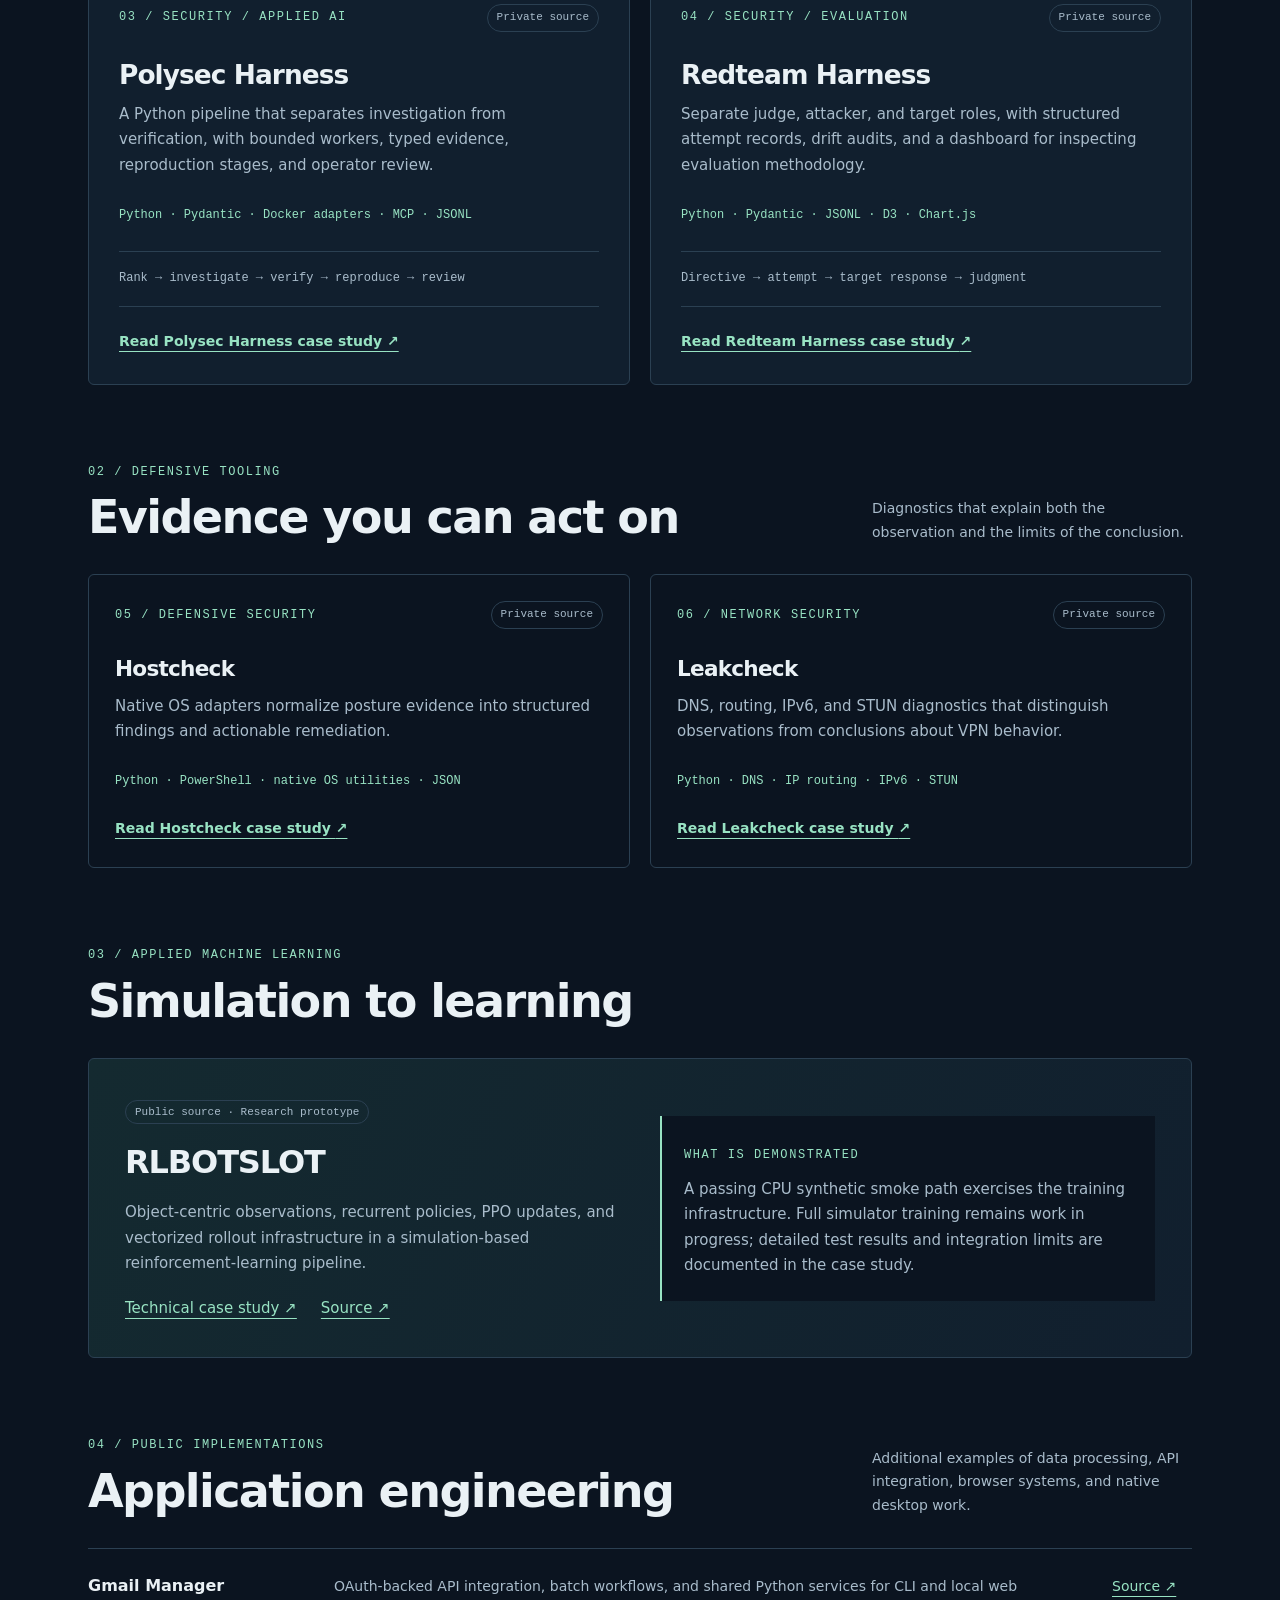
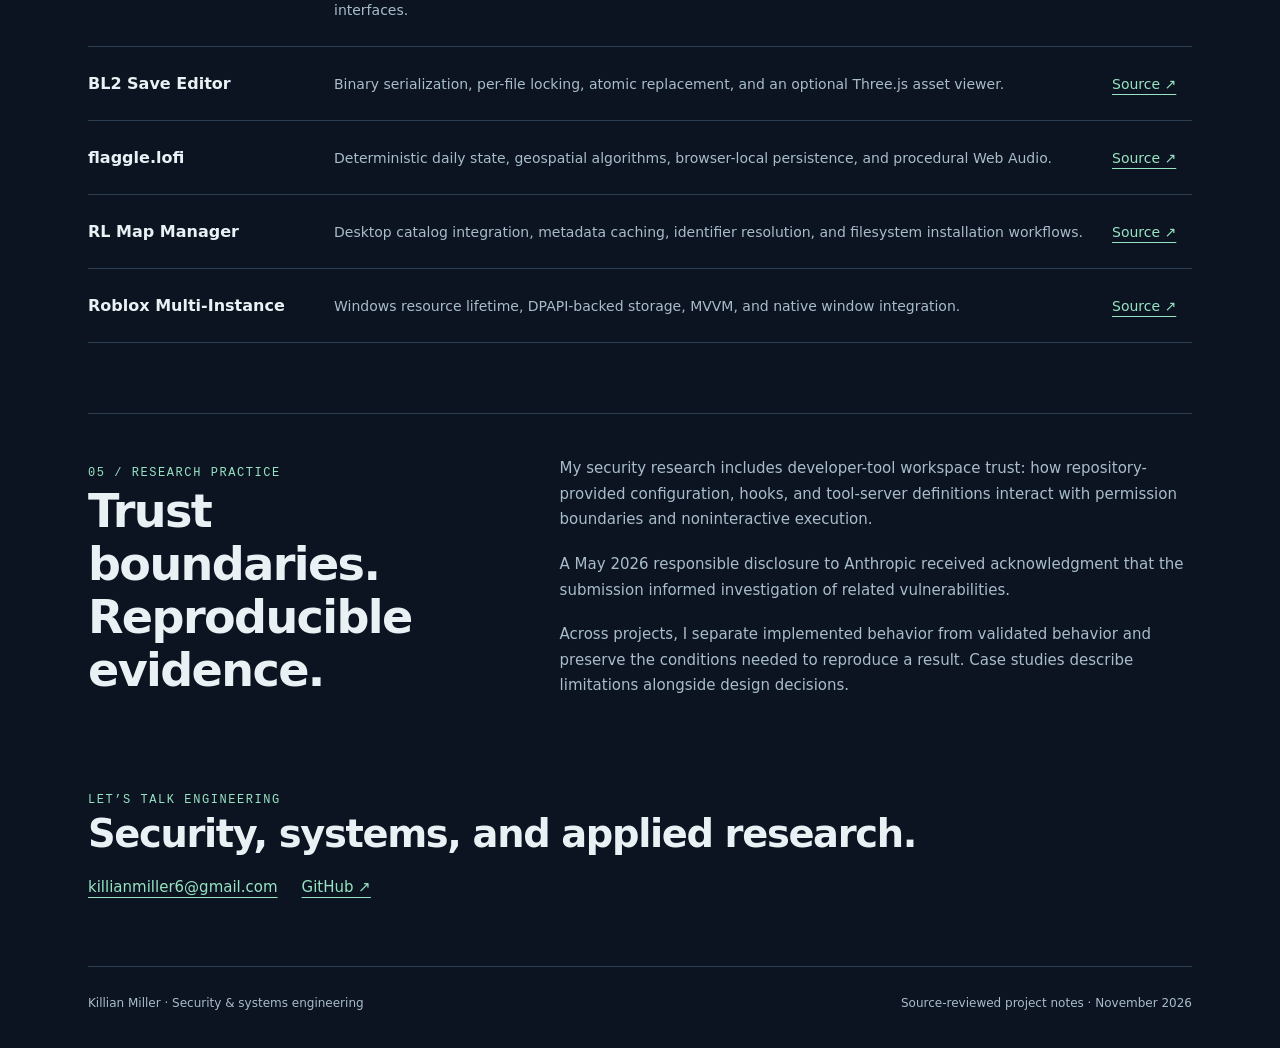
==== commit ea05d0ed: "Present technical architecture, evidence, and project scope" ====
--- a/index.html
+++ b/index.html
@@ -1,248 +1,9 @@
 <!doctype html>
-<html lang="en">
-<head>
-  <meta charset="utf-8">
-  <meta name="viewport" content="width=device-width, initial-scale=1">
-  <title>Killian Miller | Security, Systems &amp; Applied AI</title>
-  <meta name="description" content="Killian Miller builds security tools, systems software, and applications. Explore selected public projects, technical interests, and contact information.">
-  <link rel="canonical" href="https://kmiller.dev/">
-  <meta property="og:type" content="website">
-  <meta property="og:title" content="Killian Miller | Security, Systems &amp; Applied AI">
-  <meta property="og:description" content="Selected projects in security tooling, systems software, and application development.">
-  <meta property="og:url" content="https://kmiller.dev/">
-  <meta name="twitter:card" content="summary">
-  <meta name="theme-color" content="#0b1525">
-  <link rel="icon" href="/favicon.svg" type="image/svg+xml">
-  <style>
-    :root {
-      color-scheme: dark;
-      --background: #0b1525;
-      --surface: #121f32;
-      --text: #edf2f8;
-      --muted: #b5c3d5;
-      --accent: #92e3be;
-      --line: #33435b;
-    }
-    * { box-sizing: border-box; }
-    html { scroll-padding-top: 2rem; }
-    body {
-      margin: 0;
-      background: var(--background);
-      color: var(--text);
-      font-family: system-ui, -apple-system, BlinkMacSystemFont, "Segoe UI", sans-serif;
-      font-size: 1rem;
-      line-height: 1.7;
-    }
-    a { color: var(--accent); text-underline-offset: .2em; }
-    a:hover { color: #fff; }
-    a:focus-visible {
-      outline: 3px solid var(--accent);
-      outline-offset: 5px;
-      border-radius: 2px;
-    }
-    .skip {
-      position: absolute;
-      top: .5rem;
-      left: .5rem;
-      transform: translateY(-200%);
-      background: var(--text);
-      color: var(--background);
-      padding: .6rem 1rem;
-      z-index: 10;
-    }
-    .skip:focus { transform: translateY(0); }
-    .skip:hover { color: var(--background); }
-    .container { width: min(100% - 3rem, 70rem); margin-inline: auto; }
-    header {
-      display: flex;
-      flex-wrap: wrap;
-      align-items: center;
-      justify-content: space-between;
-      gap: 1rem;
-      padding-block: 1.6rem;
-      border-bottom: 1px solid var(--line);
-    }
-    .brand {
-      color: var(--text);
-      font-weight: 700;
-      text-decoration: none;
-      letter-spacing: -.03em;
-    }
-    nav { display: flex; flex-wrap: wrap; gap: .3rem 1.5rem; }
-    nav a { color: var(--muted); padding-block: .4rem; text-decoration: none; }
-    nav a:hover { text-decoration: underline; }
-    .hero { padding-block: clamp(3.5rem, 9vw, 7rem); max-width: 53rem; }
-    .eyebrow {
-      margin: 0 0 1.2rem;
-      font-family: ui-monospace, SFMono-Regular, Consolas, monospace;
-      font-size: .88rem;
-      color: var(--accent);
-    }
-    h1, h2, h3 { line-height: 1.2; letter-spacing: -.035em; }
-    h1 { font-size: clamp(2.75rem, 8vw, 5.5rem); margin: 0 0 1.5rem; }
-    h2 { font-size: clamp(1.75rem, 4vw, 2.4rem); margin: 0 0 1rem; }
-    h3 { font-size: 1.25rem; margin: 0 0 .6rem; }
-    p { margin: 0 0 1rem; }
-    .lead { max-width: 46rem; color: var(--muted); font-size: clamp(1.1rem, 2vw, 1.3rem); }
-    .actions { display: flex; flex-wrap: wrap; gap: .8rem 1.5rem; margin-top: 2rem; align-items: center; }
-    .button {
-      display: inline-block;
-      background: var(--accent);
-      color: var(--background);
-      border: 1px solid var(--accent);
-      border-radius: .4rem;
-      font-weight: 650;
-      padding: .7rem 1rem;
-      text-decoration: none;
-    }
-    .button:hover { background: #b6f2d7; color: var(--background); }
-    .section { padding-block: 3.5rem; border-top: 1px solid var(--line); }
-    .section-intro { max-width: 44rem; color: var(--muted); margin-bottom: 2rem; }
-    .projects { display: grid; grid-template-columns: repeat(3, minmax(0, 1fr)); gap: 1.2rem; }
-    .project { padding: 1.5rem; background: var(--surface); border: 1px solid var(--line); border-radius: .6rem; }
-    .project p { color: var(--muted); }
-    .project .stack { font-family: ui-monospace, SFMono-Regular, Consolas, monospace; color: var(--accent); font-size: .82rem; }
-    .project .detail { font-size: .94rem; }
-    .project-links { display: flex; flex-wrap: wrap; gap: .5rem 1rem; margin-top: 1.5rem; }
-    .more { color: var(--muted); margin-top: 1.5rem; }
-    .disclosure { padding: clamp(1.25rem, 3vw, 2rem); margin-bottom: 2.5rem; background: var(--surface); border: 1px solid var(--line); border-left: 4px solid var(--accent); border-radius: .6rem; }
-    .disclosure .eyebrow { margin-bottom: .75rem; }
-    .disclosure p { max-width: 56rem; }
-    .disclosure .outcome { margin: 1.25rem 0 0; padding-top: 1.25rem; border-top: 1px solid var(--line); color: var(--muted); font-size: .94rem; }
-    .columns { display: grid; grid-template-columns: repeat(2, minmax(0, 1fr)); gap: 2.5rem; }
-    .columns p { color: var(--muted); }
-    .skills { display: grid; grid-template-columns: repeat(2, minmax(0, 1fr)); gap: 1.5rem 2.5rem; margin: 0; }
-    .skills dt { font-weight: 700; margin-bottom: .3rem; }
-    .skills dd { margin: 0; color: var(--muted); }
-    .contact-link { font-size: clamp(1.05rem, 3vw, 1.4rem); overflow-wrap: anywhere; }
-    footer { border-top: 1px solid var(--line); padding-block: 1.5rem 2.5rem; color: var(--muted); font-size: .9rem; }
-    footer p { margin: 0; }
-    @media (max-width: 58rem) {
-      .projects { grid-template-columns: 1fr; }
-      .project { max-width: 48rem; }
-    }
-    @media (max-width: 38rem) {
-      .container { width: min(100% - 2rem, 70rem); }
-      .columns, .skills { grid-template-columns: 1fr; gap: 1.5rem; }
-      .hero { padding-block: 3rem; }
-      .section { padding-block: 2.5rem; }
-      nav { gap: .2rem 1rem; }
-    }
-    @media print {
-      :root { --background: #fff; --surface: #fff; --text: #111; --muted: #333; --accent: #164b3a; --line: #bbb; }
-      .skip, nav, .actions { display: none; }
-      .hero, .section { padding-block: 1.5rem; }
-      .projects { display: block; }
-      .project { break-inside: avoid; margin-bottom: 1rem; }
-    }
-  </style>
-</head>
-<body>
-  <a class="skip" href="#main">Skip to content</a>
-  <header class="container">
-    <a class="brand" href="/" aria-label="Killian Miller home">KM<span aria-hidden="true">.</span></a>
-    <nav aria-label="Main navigation">
-      <a href="#projects">Projects</a>
-      <a href="#research">Research</a>
-      <a href="#skills">Skills</a>
-      <a href="#contact">Contact</a>
-    </nav>
-  </header>
-
-  <main id="main" class="container">
-    <section class="hero" aria-labelledby="intro-title">
-      <p class="eyebrow">Security tooling · Systems software · Applied AI</p>
-      <h1 id="intro-title">Killian Miller</h1>
-      <p class="lead">I build tools that make complex systems easier to understand and work with, from security research pipelines to local applications and browser games.</p>
-      <p class="lead">My focus is reproducible behavior, clear documentation, and useful interfaces. Explore my public work below.</p>
-      <div class="actions">
-        <a class="button" href="#projects">Explore projects</a>
-        <a href="https://github.com/KillianM00">GitHub profile</a>
-        <a href="mailto:killianmiller6@gmail.com">Get in touch</a>
-      </div>
-    </section>
-
-    <section id="projects" class="section" aria-labelledby="projects-title">
-      <h2 id="projects-title">Selected public work</h2>
-      <p class="section-intro">Three projects with accessible source code and documentation, covering systems integration, API workflows, and browser application design.</p>
-      <div class="projects">
-        <article class="project">
-          <p class="stack">Python · Flask · JavaScript · Three.js</p>
-          <h3>BL2 Save Editor</h3>
-          <p>A local web application for editing Borderlands 2 characters and inventory, with Gibbed code import/export and an optional 3D asset viewer.</p>
-          <p class="detail"><strong>Engineering focus:</strong> binary save formats, backup and write workflows, and an interface for complex game data.</p>
-          <div class="project-links">
-            <a href="https://github.com/KillianM00/bl2-save-editor">Source &amp; setup</a>
-            <a href="https://github.com/KillianM00/bl2-save-editor/tree/main/tests">Test source</a>
-          </div>
-        </article>
-        <article class="project">
-          <p class="stack">Python · FastAPI · Click · Gmail API</p>
-          <h3>Gmail Manager</h3>
-          <p>A command-line tool and local web UI for bulk Gmail operations, unsubscribe workflows, and a local subscription registry.</p>
-          <p class="detail"><strong>Engineering focus:</strong> OAuth integration, batch operations, and a consistent workflow across the CLI and browser UI.</p>
-          <div class="project-links">
-            <a href="https://github.com/KillianM00/gmail-manager">Source &amp; setup</a>
-            <a href="https://pypi.org/project/gmail-manager/">Python package</a>
-          </div>
-        </article>
-        <article class="project">
-          <p class="stack">JavaScript · HTML · CSS · Web Audio</p>
-          <h3>flaggle.lofi</h3>
-          <p>A daily flag game with two modes, practice rounds, browser-local progress, and a synthesized lofi soundtrack.</p>
-          <p class="detail"><strong>Engineering focus:</strong> deterministic daily puzzles, color matching, and a static application with no build step.</p>
-          <div class="project-links">
-            <a href="https://kmiller.dev/flaggle-lofi/">Play the game</a>
-            <a href="https://github.com/KillianM00/flaggle-lofi">Source &amp; setup</a>
-          </div>
-        </article>
-      </div>
-      <p class="more">More public work: <a href="https://github.com/KillianM00/rl-map-manager">RL Map Manager</a> and <a href="https://github.com/KillianM00/roblox-multi-instance">Roblox Multi-Instance</a>.</p>
-    </section>
-
-    <section id="research" class="section" aria-labelledby="research-title">
-      <h2 id="research-title">Systems and security research</h2>
-      <p class="section-intro">Independent security research into trust boundaries in AI-assisted developer tools, supported by reproducible experiments and responsible disclosure.</p>
-      <article id="anthropic-disclosure" class="disclosure" aria-labelledby="disclosure-title">
-        <p class="eyebrow">Responsible disclosure · Anthropic · May 2026</p>
-        <h3 id="disclosure-title">Claude Code workspace-trust research</h3>
-        <p>Submitted a security report to Anthropic investigating how repository-provided hooks and MCP configuration interact with workspace trust and non-interactive execution in Claude Code.</p>
-        <p>Prepared reproduction cases, permission-mode comparisons, and startup timing evidence, then followed up with Anthropic’s security team to examine alternative explanations.</p>
-        <p class="outcome"><strong>Recognized by Anthropic:</strong> Anthropic recognized the submission and found that it was informative and aided in discovering other vulnerabilities.</p>
-      </article>
-      <p class="section-intro">The additional projects below are currently private. They describe my areas of work; the public projects above are available for source review.</p>
-      <div class="columns">
-        <div>
-          <h3>Low-level systems</h3>
-          <p>BootGate explores pre-OS password gating through UEFI and EDK II, including password derivation, recovery flows, and QEMU-based testing.</p>
-          <p>Hostcheck and Leakcheck explore host hardening and VPN diagnostics, translating technical findings into explanations and suggested actions.</p>
-        </div>
-        <div>
-          <h3>Applied AI and verification</h3>
-          <p>Polysec Harness explores role-specialized language-model agents for security research, with separate investigation and verification stages.</p>
-          <p>My interests include reproducible findings, sandbox boundaries, severity calibration, and the cost of running multi-agent workflows.</p>
-        </div>
-      </div>
-    </section>
-
-    <section id="skills" class="section" aria-labelledby="skills-title">
-      <h2 id="skills-title">Technical focus</h2>
-      <dl class="skills">
-        <div><dt>Systems</dt><dd>C, UEFI / EDK II, Linux, QEMU, and KVM.</dd></div>
-        <div><dt>Security and applied AI</dt><dd>Threat modeling, sandboxing, verification workflows, and multi-agent orchestration.</dd></div>
-        <div><dt>Applications</dt><dd>Python, TypeScript, JavaScript, Flask, FastAPI, React, and C# / WPF.</dd></div>
-        <div><dt>Engineering practice</dt><dd>Git, automated tests, reproducible setup, and documentation.</dd></div>
-      </dl>
-    </section>
-
-    <section id="contact" class="section" aria-labelledby="contact-title">
-      <h2 id="contact-title">Let’s talk</h2>
-      <p class="section-intro">Open to conversations about security, systems, and applied-AI engineering opportunities.</p>
-      <p><a class="contact-link" href="mailto:killianmiller6@gmail.com">killianmiller6@gmail.com</a></p>
-      <p><a href="https://github.com/KillianM00">Find me on GitHub</a></p>
-    </section>
-  </main>
-
-  <footer class="container"><p>© Killian Miller · Built with HTML and CSS.</p></footer>
-</body>
-</html>
+<html lang="en"><head><meta charset="utf-8"><meta name="viewport" content="width=device-width, initial-scale=1"><title>Killian Miller — Security &amp; Systems Engineering</title><meta name="description" content="Cybersecurity and computer-science projects by Killian Miller: virtualization, UEFI authentication, security evaluation, defensive tooling, and reinforcement learning."><meta name="theme-color" content="#0b1420"><link rel="canonical" href="https://kmiller.dev/"><meta property="og:type" content="website"><meta property="og:title" content="Killian Miller — Security &amp; Systems Engineering"><meta property="og:description" content="Cybersecurity and computer-science projects by Killian Miller: virtualization, UEFI authentication, security evaluation, defensive tooling, and reinforcement learning."><meta property="og:url" content="https://kmiller.dev/"><link rel="icon" href="/favicon.svg" type="image/svg+xml"><link rel="stylesheet" href="/styles.css"></head>
+<body><a class="skip" href="#main">Skip to content</a><div class="wrap"><header class="top"><a class="brand" href="/" aria-label="Killian Miller home"><span class="mark" aria-hidden="true">KM</span>Killian Miller</a><nav class="nav" aria-label="Main navigation"><a href="/#work">Selected work</a><a href="/#research">Research</a><a href="https://github.com/KillianM00">GitHub</a><a href="/#contact">Contact</a></nav></header><main id="main"><div class="hero"><div><p class="eyebrow">Portfolio / cybersecurity &amp; computer science</p><h1>Security research.<br><span>Systems engineering.</span></h1><p class="lede">I build tools that make complex behavior observable—from firmware and virtual machines to security evaluation and persistent application state.</p><div class="actions"><a class="button" href="#work">Explore selected work</a><a href="mailto:killianmiller6@gmail.com">Get in touch ↗</a></div></div><aside class="focus" aria-label="Engineering focus"><span class="label">Where I work</span><p><strong>Below the operating system</strong>Firmware, CPU state, virtualization</p><p><strong>At the trust boundary</strong>Threat models, evidence, evaluation</p><p><strong>Across application state</strong>Persistence, protocols, reproducibility</p></aside></div><div class="strip" aria-label="Core technologies"><span>C / x86 assembly</span><span>Python</span><span>TypeScript / JavaScript</span><span>Linux / UEFI</span><span>Testing / observability</span></div>
+<section id="work" aria-labelledby="work-title"><div class="section-top"><div><span class="label">01 / Selected engineering</span><h2 id="work-title">Security &amp; systems</h2></div><p>Technical case studies grounded in the implementation. Private repositories are identified explicitly.</p></div><div class="projects"><article class="card "><div class="card-top"><span class="number">01 / Systems / virtualization</span><span class="pill">Private source</span></div><h3>Wraith</h3><p>From ELF loading and protected-mode guests to AMD SVM intercepts and nested paging. Two implementations exploring how a host controls guest execution.</p><p class="stack">C · x86 assembly · KVM · UEFI · AMD SVM</p><div class="flow">Guest execution → VM exit → host policy</div><a class="more" href="/projects/wraith/">Read Wraith case study <span aria-hidden="true">↗</span></a></article><article class="card "><div class="card-top"><span class="number">02 / Firmware / security</span><span class="pill">Private source</span></div><h3>BootGate</h3><p>Authentication before the OS: password derivation, persistent lockout state, recovery credentials, and optional TPM-backed platform checks.</p><p class="stack">C · EDK II · UEFI · TPM 2.0 · QEMU</p><div class="flow">Firmware → unlock policy → OS bootloader</div><a class="more" href="/projects/bootgate/">Read BootGate case study <span aria-hidden="true">↗</span></a></article><article class="card "><div class="card-top"><span class="number">03 / Security / applied AI</span><span class="pill">Private source</span></div><h3>Polysec Harness</h3><p>A Python pipeline that separates investigation from verification, with bounded workers, typed evidence, reproduction stages, and operator review.</p><p class="stack">Python · Pydantic · Docker adapters · MCP · JSONL</p><div class="flow">Rank → investigate → verify → reproduce → review</div><a class="more" href="/projects/polysec-harness/">Read Polysec Harness case study <span aria-hidden="true">↗</span></a></article><article class="card "><div class="card-top"><span class="number">04 / Security / evaluation</span><span class="pill">Private source</span></div><h3>Redteam Harness</h3><p>Separate judge, attacker, and target roles, with structured attempt records, drift audits, and a dashboard for inspecting evaluation methodology.</p><p class="stack">Python · Pydantic · JSONL · D3 · Chart.js</p><div class="flow">Directive → attempt → target response → judgment</div><a class="more" href="/projects/redteam-harness/">Read Redteam Harness case study <span aria-hidden="true">↗</span></a></article></div></section>
+<section aria-labelledby="defense-title"><div class="section-top"><div><span class="label">02 / Defensive tooling</span><h2 id="defense-title">Evidence you can act on</h2></div><p>Diagnostics that explain both the observation and the limits of the conclusion.</p></div><div class="split"><article class="card small"><div class="card-top"><span class="number">05 / Defensive security</span><span class="pill">Private source</span></div><h3>Hostcheck</h3><p>Native OS adapters normalize posture evidence into structured findings and actionable remediation.</p><p class="stack">Python · PowerShell · native OS utilities · JSON</p><a class="more" href="/projects/hostcheck/">Read Hostcheck case study <span aria-hidden="true">↗</span></a></article><article class="card small"><div class="card-top"><span class="number">06 / Network security</span><span class="pill">Private source</span></div><h3>Leakcheck</h3><p>DNS, routing, IPv6, and STUN diagnostics that distinguish observations from conclusions about VPN behavior.</p><p class="stack">Python · DNS · IP routing · IPv6 · STUN</p><a class="more" href="/projects/leakcheck/">Read Leakcheck case study <span aria-hidden="true">↗</span></a></article></div></section>
+<section aria-labelledby="ml-title"><div class="section-top"><div><span class="label">03 / Applied machine learning</span><h2 id="ml-title">Simulation to learning</h2></div></div><article class="feature"><div><span class="pill">Public source · Research prototype</span><h3 style="margin-top:20px">RLBOTSLOT</h3><p>Object-centric observations, recurrent policies, PPO updates, and vectorized rollout infrastructure in a simulation-based reinforcement-learning pipeline.</p><div class="actions"><a href="/projects/rlbotslot/">Technical case study ↗</a><a href="https://github.com/KillianM00/RLBOTSLOT">Source ↗</a></div></div><div class="evidence"><span class="label">What is demonstrated</span><p>A passing CPU synthetic smoke path exercises the training infrastructure. Full simulator training remains work in progress; detailed test results and integration limits are documented in the case study.</p></div></article></section>
+<section aria-labelledby="public-title"><div class="section-top"><div><span class="label">04 / Public implementations</span><h2 id="public-title">Application engineering</h2></div><p>Additional examples of data processing, API integration, browser systems, and native desktop work.</p></div><div class="list"><article class="row"><strong>Gmail Manager</strong><p>OAuth-backed API integration, batch workflows, and shared Python services for CLI and local web interfaces.</p><a href="https://github.com/KillianM00/gmail-manager" aria-label="Gmail Manager source">Source ↗</a></article><article class="row"><strong>BL2 Save Editor</strong><p>Binary serialization, per-file locking, atomic replacement, and an optional Three.js asset viewer.</p><a href="https://github.com/KillianM00/bl2-save-editor" aria-label="BL2 Save Editor source">Source ↗</a></article><article class="row"><strong>flaggle.lofi</strong><p>Deterministic daily state, geospatial algorithms, browser-local persistence, and procedural Web Audio.</p><a href="https://github.com/KillianM00/flaggle-lofi" aria-label="flaggle.lofi source">Source ↗</a></article><article class="row"><strong>RL Map Manager</strong><p>Desktop catalog integration, metadata caching, identifier resolution, and filesystem installation workflows.</p><a href="https://github.com/KillianM00/rl-map-manager" aria-label="RL Map Manager source">Source ↗</a></article><article class="row"><strong>Roblox Multi-Instance</strong><p>Windows resource lifetime, DPAPI-backed storage, MVVM, and native window integration.</p><a href="https://github.com/KillianM00/roblox-multi-instance" aria-label="Roblox Multi-Instance source">Source ↗</a></article></div></section>
+<section class="research" id="research" aria-labelledby="research-title"><div><span class="label">05 / Research practice</span><h2 id="research-title">Trust boundaries.<br>Reproducible evidence.</h2></div><div><p>My security research includes developer-tool workspace trust: how repository-provided configuration, hooks, and tool-server definitions interact with permission boundaries and noninteractive execution.</p><p>A May 2026 responsible disclosure to Anthropic received acknowledgment that the submission informed investigation of related vulnerabilities.</p><p>Across projects, I separate implemented behavior from validated behavior and preserve the conditions needed to reproduce a result. Case studies describe limitations alongside design decisions.</p></div></section>
+<section class="contact" id="contact" aria-labelledby="contact-title"><span class="label">Let’s talk engineering</span><h2 id="contact-title">Security, systems, and applied research.</h2><div class="actions"><a href="mailto:killianmiller6@gmail.com">killianmiller6@gmail.com</a><a href="https://github.com/KillianM00">GitHub ↗</a></div></section></main><footer class="footer"><span>Killian Miller · Security &amp; systems engineering</span><span>Source-reviewed project notes · November 2026</span></footer></div></body></html>
--- a/styles.css
+++ b/styles.css
@@ -0,0 +1,6 @@
+:root{color-scheme:dark;--bg:#0b1420;--panel:#111f2e;--panel2:#152637;--ink:#eaf1f5;--muted:#a9bccb;--line:#2b4052;--accent:#98e3c3;--max:1160px}
+*{box-sizing:border-box}html{scroll-behavior:smooth;scroll-padding-top:2rem}body{margin:0;background:var(--bg);color:var(--ink);font:17px/1.7 system-ui,-apple-system,BlinkMacSystemFont,"Segoe UI",sans-serif}a{color:var(--accent);text-decoration-thickness:1px;text-underline-offset:5px}a:hover{color:#fff}a:focus-visible{outline:3px solid var(--accent);outline-offset:6px;border-radius:2px}p{margin:0 0 1.2rem}h1,h2,h3{line-height:1.15;letter-spacing:-.035em;margin:0 0 1.2rem;font-weight:650}h1{font-size:clamp(3.1rem,6.7vw,5.7rem)}h2{font-size:clamp(2rem,3.6vw,3rem)}h3{font-size:1.65rem}ul{padding-left:1.3rem}li+li{margin-top:.6rem}.wrap{max-width:var(--max);margin:auto;padding:0 28px}.skip{position:absolute;top:-100px;left:20px;background:var(--accent);color:var(--bg);padding:12px;z-index:2}.skip:focus{top:12px}.top{display:flex;justify-content:space-between;align-items:center;gap:24px;padding:28px 0;border-bottom:1px solid var(--line)}.brand{display:flex;align-items:center;gap:12px;font-weight:650;color:var(--ink);text-decoration:none;letter-spacing:-.02em}.mark{display:grid;place-items:center;width:38px;height:38px;border:1px solid var(--accent);color:var(--accent);font:600 14px ui-monospace,monospace}.nav{display:flex;flex-wrap:wrap;gap:22px;font-size:14px}.nav a{color:var(--muted);text-decoration:none}.eyebrow,.number,.label{font:500 12px/1.6 ui-monospace,SFMono-Regular,Consolas,monospace;text-transform:uppercase;letter-spacing:.13em;color:var(--accent)}.hero{padding:88px 0 76px;display:grid;grid-template-columns:1fr 300px;gap:56px;align-items:center}.hero h1 span{color:var(--accent)}.lede{font-size:20px;line-height:1.65;max-width:690px;color:var(--muted);margin:24px 0 28px}.actions{display:flex;gap:24px;align-items:center;flex-wrap:wrap;font-size:15px}.button{display:inline-block;background:var(--accent);color:var(--bg);padding:11px 20px;text-decoration:none;border-radius:4px;font-weight:650}.button:hover{background:#c1f5dd;color:var(--bg)}.focus{border-left:1px solid var(--line);padding:10px 0 10px 28px}.focus p{font-size:14px;color:var(--muted);margin:16px 0 0}.focus strong{color:var(--ink);display:block;font-size:16px;font-weight:550}.strip{display:flex;gap:12px 30px;flex-wrap:wrap;padding:20px 0;border-top:1px solid var(--line);border-bottom:1px solid var(--line);font:13px/1.5 ui-monospace,monospace;color:var(--muted)}section{padding:70px 0 0}.section-top{display:flex;justify-content:space-between;align-items:end;gap:30px;margin-bottom:30px}.section-top h2{margin:8px 0 0}.section-top p{font-size:14px;max-width:320px;color:var(--muted);margin:0}.projects{display:grid;grid-template-columns:1fr 1fr;gap:20px}.card{background:var(--panel);border:1px solid var(--line);padding:30px;display:flex;flex-direction:column;border-radius:6px}.card-top{display:flex;justify-content:space-between;gap:12px;align-items:center;margin-bottom:28px}.pill{font:11px/1.4 ui-monospace,monospace;color:var(--muted);border:1px solid var(--line);border-radius:20px;padding:5px 9px}.card h3{margin-bottom:12px}.card p{color:var(--muted);font-size:15px}.card .stack{font:12px/1.8 ui-monospace,monospace;color:var(--accent);margin:7px 0 25px}.card .more{margin-top:auto;font-size:14px;font-weight:550}.flow{font:12px/1.8 ui-monospace,monospace;color:var(--muted);padding:16px 0;margin-bottom:23px;border-top:1px solid var(--line);border-bottom:1px solid var(--line)}.split{display:grid;grid-template-columns:1fr 1fr;gap:20px}.small{background:transparent;padding:26px}.small h3{font-size:1.35rem}.feature{display:grid;grid-template-columns:1fr 1fr;gap:40px;padding:36px;border:1px solid var(--line);border-radius:6px;background:linear-gradient(115deg,#142a30,var(--panel));align-items:center}.feature p{color:var(--muted);font-size:15px}.feature h3{font-size:2rem}.evidence{padding:22px;border-left:2px solid var(--accent);background:var(--bg)}.evidence p{margin:10px 0 0}.list{border-top:1px solid var(--line)}.row{display:grid;grid-template-columns:220px 1fr 80px;gap:26px;padding:23px 0;border-bottom:1px solid var(--line);align-items:baseline}.row strong{font-size:16px;font-weight:600}.row p{margin:0;color:var(--muted);font-size:14px}.row a{font-size:14px}.research{display:grid;grid-template-columns:1fr 1.5fr;gap:50px;border-top:1px solid var(--line);margin-top:70px;padding-top:42px}.research p{font-size:15px;color:var(--muted)}.contact{padding:65px 0}.contact h2{font-size:2.4rem}.footer{display:flex;justify-content:space-between;gap:20px;flex-wrap:wrap;border-top:1px solid var(--line);padding:26px 0 35px;font-size:12px;color:var(--muted)}.article-head{padding:66px 0 42px;max-width:880px}.article-head h1{font-size:clamp(2.5rem,5vw,4.5rem);margin-top:18px}.article-head .lede{max-width:850px}.article-layout{display:grid;grid-template-columns:minmax(0,760px) 240px;gap:60px;align-items:start}.article-body section{padding:0 0 30px}.article-body h2{font-size:1.65rem}.article-body p{color:var(--muted);font-size:17px}.article-aside{border-left:1px solid var(--line);padding-left:25px;font-size:14px}.article-aside p{color:var(--muted)}.article-aside ul{list-style:none;padding:0;color:var(--muted);font-size:13px;overflow-wrap:anywhere}.scope{border:1px solid var(--line);border-left:3px solid var(--accent);padding:25px;background:var(--panel);margin:0 0 50px}.scope p{margin:0;font-size:15px}.back{font-size:14px}.case-footer{margin:45px 0}.article-body strong{color:var(--ink)}
+@media(max-width:850px){.hero{grid-template-columns:1fr;padding:60px 0;gap:35px}.focus{display:grid;grid-template-columns:1fr 1fr;gap:15px}.focus .label{grid-column:1/-1}.focus p{margin:0}.article-layout{grid-template-columns:1fr;gap:20px}.article-aside{border-left:0;border-top:1px solid var(--line);padding:25px 0}.row{grid-template-columns:180px 1fr 65px;gap:18px}.research{gap:30px}}
+@media(max-width:600px){.wrap{padding:0 20px}.top{align-items:flex-start;flex-direction:column;gap:18px}.nav{gap:20px}.hero{padding:46px 0}.hero h1{font-size:3rem}.lede{font-size:18px}.focus{padding-left:20px}.projects,.split,.feature,.research{grid-template-columns:1fr}.section-top{align-items:start;flex-direction:column;gap:15px}.section-top p{max-width:100%}.card{padding:24px}.feature{padding:25px;gap:12px}.row{grid-template-columns:1fr 70px;gap:8px}.row p{grid-column:1;grid-row:2}.row a{grid-column:2;grid-row:1}.research{gap:15px}section{padding-top:52px}.contact h2{font-size:2rem}.article-head{padding-top:45px}.article-head h1{font-size:2.5rem}}
+@media(prefers-reduced-motion:reduce){html{scroll-behavior:auto}}
+@media print{body{background:white;color:#18232d;font-size:11pt}.nav,.actions,.skip,.case-footer{display:none}.wrap{max-width:none;padding:0}.hero{padding:20px 0;grid-template-columns:1fr}.focus{display:none}.card,.feature,.scope,.evidence{background:white;color:#18232d;break-inside:avoid}.card p,.lede,.row p,.research p,.article-body p,.article-aside p,.scope p,.label,.eyebrow,.number,.flow,.stack,.pill,.strip{color:#344a56!important}a{color:#175b47}.projects{gap:15px}.card{padding:18px}section{padding-top:30px}.article-layout{display:block}.article-aside{border:0}.top{padding:10px 0}.footer{color:#344a56}}
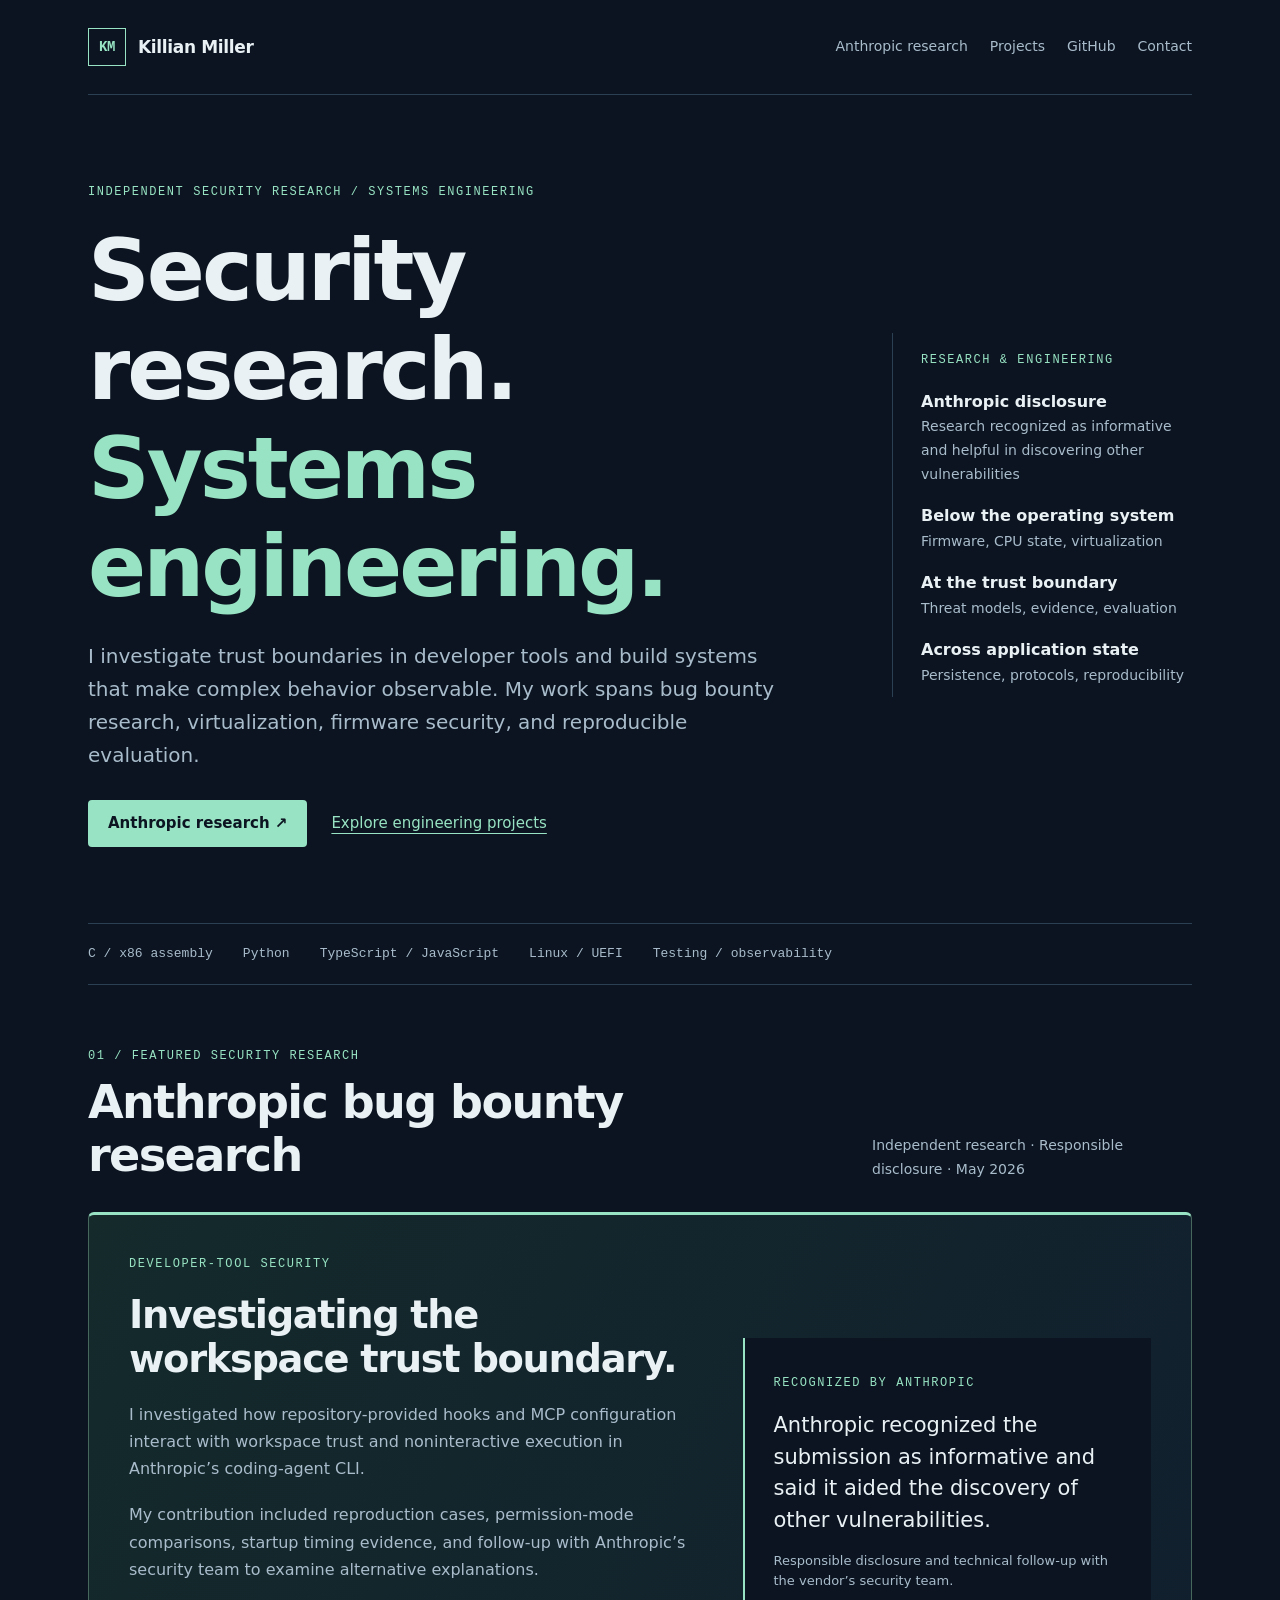
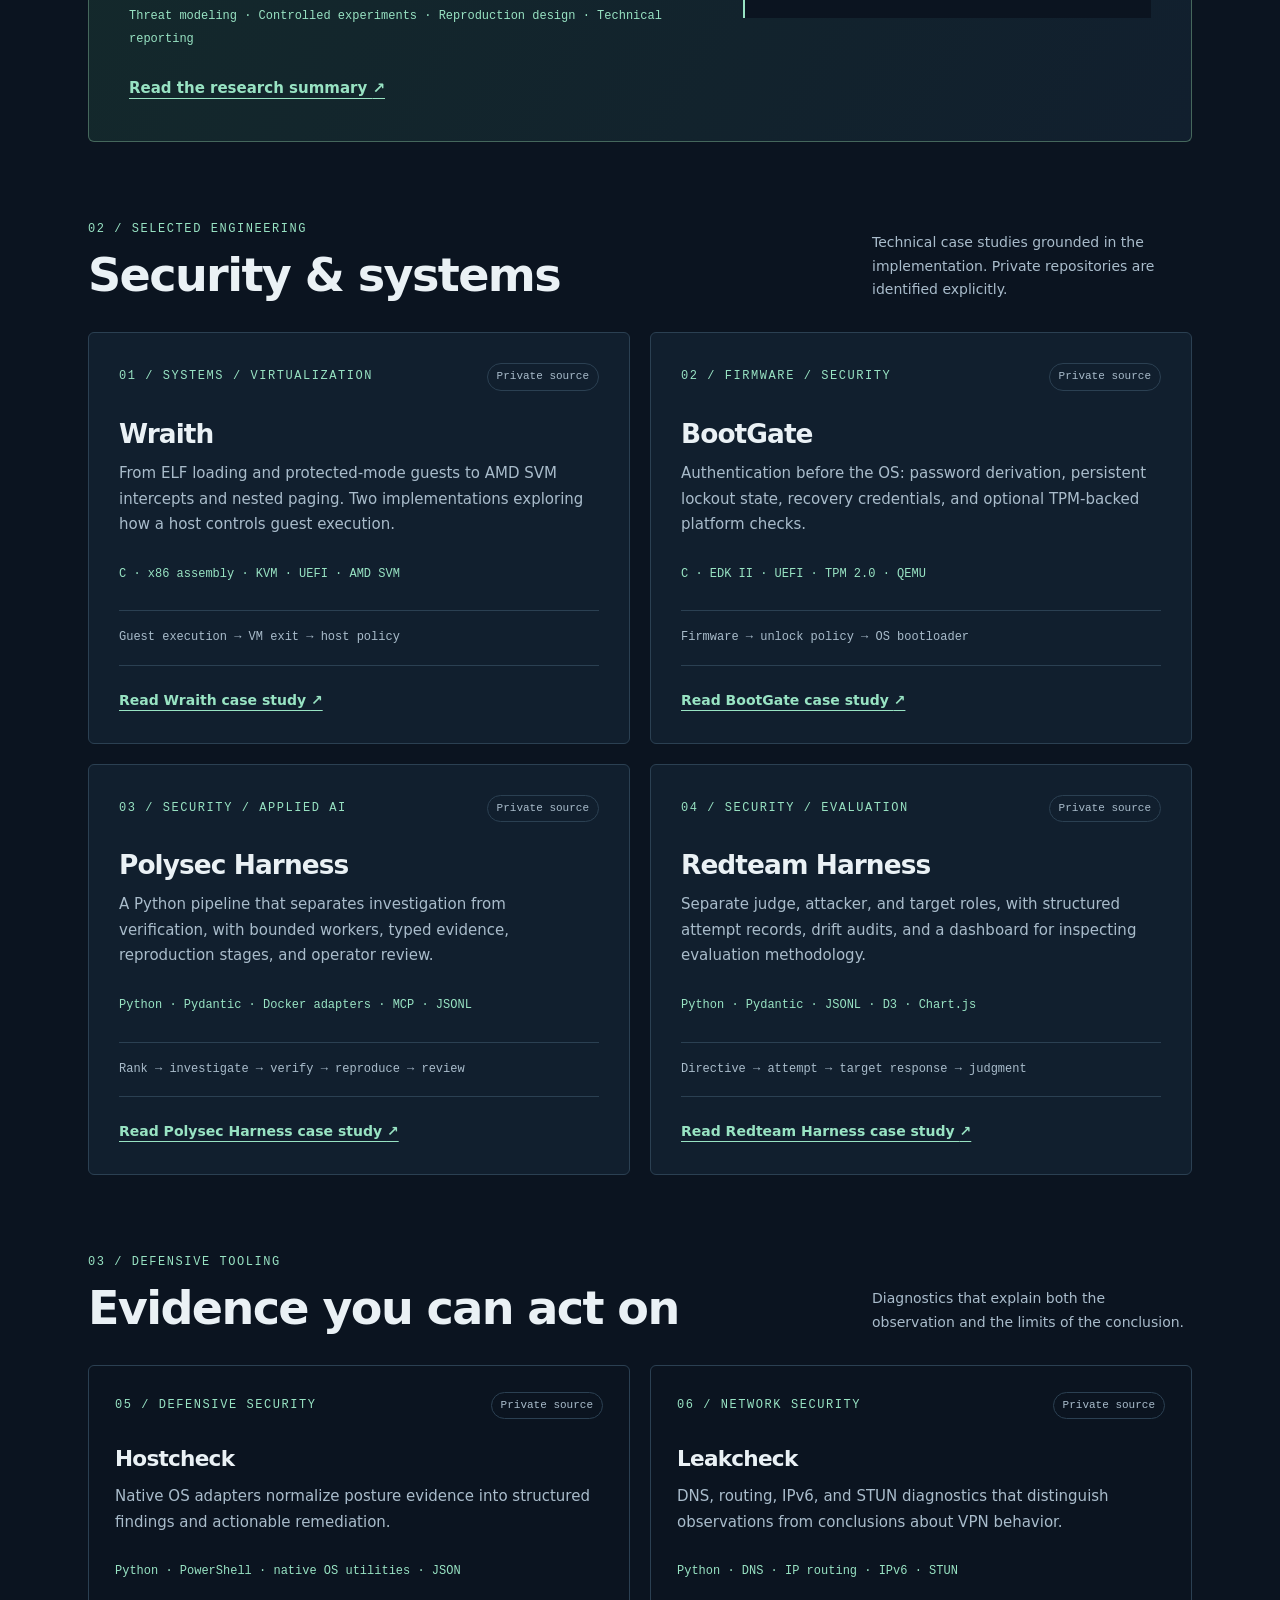
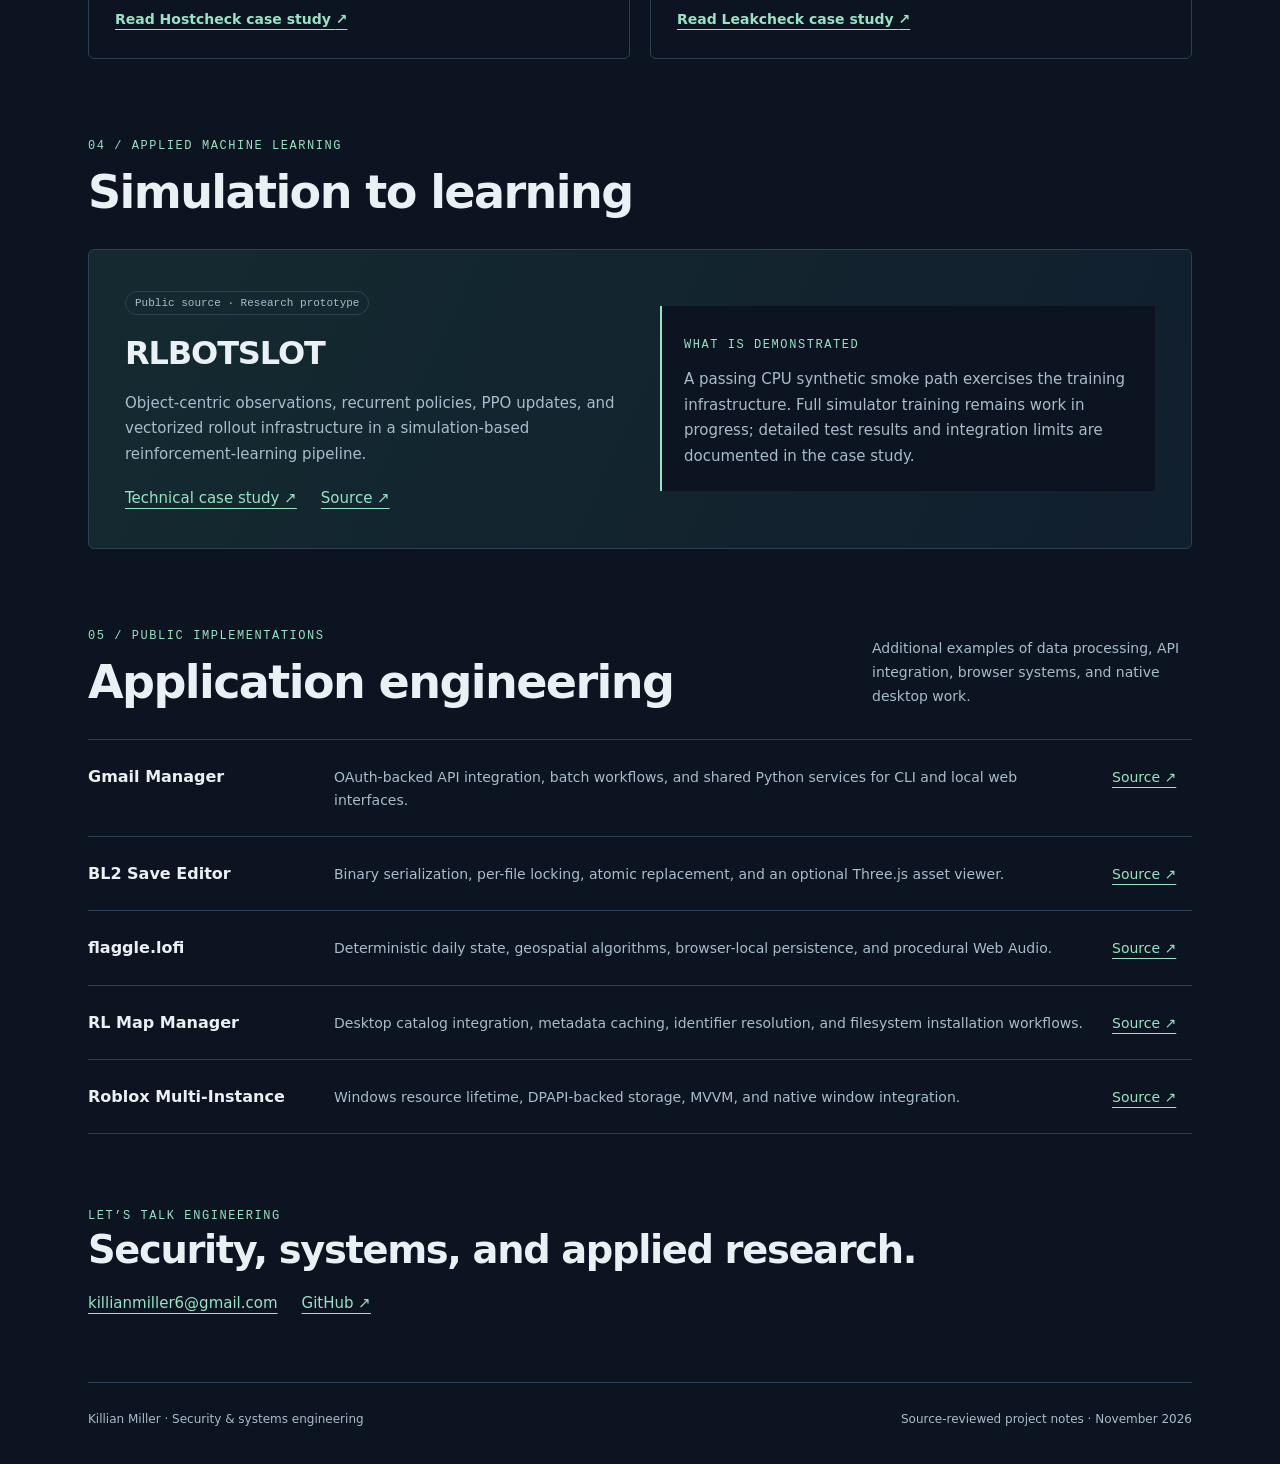
==== commit b015c188: "Feature independent Anthropic security research and disclosure outcome" ====
--- a/index.html
+++ b/index.html
@@ -1,9 +1,26 @@
 <!doctype html>
-<html lang="en"><head><meta charset="utf-8"><meta name="viewport" content="width=device-width, initial-scale=1"><title>Killian Miller — Security &amp; Systems Engineering</title><meta name="description" content="Cybersecurity and computer-science projects by Killian Miller: virtualization, UEFI authentication, security evaluation, defensive tooling, and reinforcement learning."><meta name="theme-color" content="#0b1420"><link rel="canonical" href="https://kmiller.dev/"><meta property="og:type" content="website"><meta property="og:title" content="Killian Miller — Security &amp; Systems Engineering"><meta property="og:description" content="Cybersecurity and computer-science projects by Killian Miller: virtualization, UEFI authentication, security evaluation, defensive tooling, and reinforcement learning."><meta property="og:url" content="https://kmiller.dev/"><link rel="icon" href="/favicon.svg" type="image/svg+xml"><link rel="stylesheet" href="/styles.css"></head>
-<body><a class="skip" href="#main">Skip to content</a><div class="wrap"><header class="top"><a class="brand" href="/" aria-label="Killian Miller home"><span class="mark" aria-hidden="true">KM</span>Killian Miller</a><nav class="nav" aria-label="Main navigation"><a href="/#work">Selected work</a><a href="/#research">Research</a><a href="https://github.com/KillianM00">GitHub</a><a href="/#contact">Contact</a></nav></header><main id="main"><div class="hero"><div><p class="eyebrow">Portfolio / cybersecurity &amp; computer science</p><h1>Security research.<br><span>Systems engineering.</span></h1><p class="lede">I build tools that make complex behavior observable—from firmware and virtual machines to security evaluation and persistent application state.</p><div class="actions"><a class="button" href="#work">Explore selected work</a><a href="mailto:killianmiller6@gmail.com">Get in touch ↗</a></div></div><aside class="focus" aria-label="Engineering focus"><span class="label">Where I work</span><p><strong>Below the operating system</strong>Firmware, CPU state, virtualization</p><p><strong>At the trust boundary</strong>Threat models, evidence, evaluation</p><p><strong>Across application state</strong>Persistence, protocols, reproducibility</p></aside></div><div class="strip" aria-label="Core technologies"><span>C / x86 assembly</span><span>Python</span><span>TypeScript / JavaScript</span><span>Linux / UEFI</span><span>Testing / observability</span></div>
-<section id="work" aria-labelledby="work-title"><div class="section-top"><div><span class="label">01 / Selected engineering</span><h2 id="work-title">Security &amp; systems</h2></div><p>Technical case studies grounded in the implementation. Private repositories are identified explicitly.</p></div><div class="projects"><article class="card "><div class="card-top"><span class="number">01 / Systems / virtualization</span><span class="pill">Private source</span></div><h3>Wraith</h3><p>From ELF loading and protected-mode guests to AMD SVM intercepts and nested paging. Two implementations exploring how a host controls guest execution.</p><p class="stack">C · x86 assembly · KVM · UEFI · AMD SVM</p><div class="flow">Guest execution → VM exit → host policy</div><a class="more" href="/projects/wraith/">Read Wraith case study <span aria-hidden="true">↗</span></a></article><article class="card "><div class="card-top"><span class="number">02 / Firmware / security</span><span class="pill">Private source</span></div><h3>BootGate</h3><p>Authentication before the OS: password derivation, persistent lockout state, recovery credentials, and optional TPM-backed platform checks.</p><p class="stack">C · EDK II · UEFI · TPM 2.0 · QEMU</p><div class="flow">Firmware → unlock policy → OS bootloader</div><a class="more" href="/projects/bootgate/">Read BootGate case study <span aria-hidden="true">↗</span></a></article><article class="card "><div class="card-top"><span class="number">03 / Security / applied AI</span><span class="pill">Private source</span></div><h3>Polysec Harness</h3><p>A Python pipeline that separates investigation from verification, with bounded workers, typed evidence, reproduction stages, and operator review.</p><p class="stack">Python · Pydantic · Docker adapters · MCP · JSONL</p><div class="flow">Rank → investigate → verify → reproduce → review</div><a class="more" href="/projects/polysec-harness/">Read Polysec Harness case study <span aria-hidden="true">↗</span></a></article><article class="card "><div class="card-top"><span class="number">04 / Security / evaluation</span><span class="pill">Private source</span></div><h3>Redteam Harness</h3><p>Separate judge, attacker, and target roles, with structured attempt records, drift audits, and a dashboard for inspecting evaluation methodology.</p><p class="stack">Python · Pydantic · JSONL · D3 · Chart.js</p><div class="flow">Directive → attempt → target response → judgment</div><a class="more" href="/projects/redteam-harness/">Read Redteam Harness case study <span aria-hidden="true">↗</span></a></article></div></section>
-<section aria-labelledby="defense-title"><div class="section-top"><div><span class="label">02 / Defensive tooling</span><h2 id="defense-title">Evidence you can act on</h2></div><p>Diagnostics that explain both the observation and the limits of the conclusion.</p></div><div class="split"><article class="card small"><div class="card-top"><span class="number">05 / Defensive security</span><span class="pill">Private source</span></div><h3>Hostcheck</h3><p>Native OS adapters normalize posture evidence into structured findings and actionable remediation.</p><p class="stack">Python · PowerShell · native OS utilities · JSON</p><a class="more" href="/projects/hostcheck/">Read Hostcheck case study <span aria-hidden="true">↗</span></a></article><article class="card small"><div class="card-top"><span class="number">06 / Network security</span><span class="pill">Private source</span></div><h3>Leakcheck</h3><p>DNS, routing, IPv6, and STUN diagnostics that distinguish observations from conclusions about VPN behavior.</p><p class="stack">Python · DNS · IP routing · IPv6 · STUN</p><a class="more" href="/projects/leakcheck/">Read Leakcheck case study <span aria-hidden="true">↗</span></a></article></div></section>
-<section aria-labelledby="ml-title"><div class="section-top"><div><span class="label">03 / Applied machine learning</span><h2 id="ml-title">Simulation to learning</h2></div></div><article class="feature"><div><span class="pill">Public source · Research prototype</span><h3 style="margin-top:20px">RLBOTSLOT</h3><p>Object-centric observations, recurrent policies, PPO updates, and vectorized rollout infrastructure in a simulation-based reinforcement-learning pipeline.</p><div class="actions"><a href="/projects/rlbotslot/">Technical case study ↗</a><a href="https://github.com/KillianM00/RLBOTSLOT">Source ↗</a></div></div><div class="evidence"><span class="label">What is demonstrated</span><p>A passing CPU synthetic smoke path exercises the training infrastructure. Full simulator training remains work in progress; detailed test results and integration limits are documented in the case study.</p></div></article></section>
-<section aria-labelledby="public-title"><div class="section-top"><div><span class="label">04 / Public implementations</span><h2 id="public-title">Application engineering</h2></div><p>Additional examples of data processing, API integration, browser systems, and native desktop work.</p></div><div class="list"><article class="row"><strong>Gmail Manager</strong><p>OAuth-backed API integration, batch workflows, and shared Python services for CLI and local web interfaces.</p><a href="https://github.com/KillianM00/gmail-manager" aria-label="Gmail Manager source">Source ↗</a></article><article class="row"><strong>BL2 Save Editor</strong><p>Binary serialization, per-file locking, atomic replacement, and an optional Three.js asset viewer.</p><a href="https://github.com/KillianM00/bl2-save-editor" aria-label="BL2 Save Editor source">Source ↗</a></article><article class="row"><strong>flaggle.lofi</strong><p>Deterministic daily state, geospatial algorithms, browser-local persistence, and procedural Web Audio.</p><a href="https://github.com/KillianM00/flaggle-lofi" aria-label="flaggle.lofi source">Source ↗</a></article><article class="row"><strong>RL Map Manager</strong><p>Desktop catalog integration, metadata caching, identifier resolution, and filesystem installation workflows.</p><a href="https://github.com/KillianM00/rl-map-manager" aria-label="RL Map Manager source">Source ↗</a></article><article class="row"><strong>Roblox Multi-Instance</strong><p>Windows resource lifetime, DPAPI-backed storage, MVVM, and native window integration.</p><a href="https://github.com/KillianM00/roblox-multi-instance" aria-label="Roblox Multi-Instance source">Source ↗</a></article></div></section>
-<section class="research" id="research" aria-labelledby="research-title"><div><span class="label">05 / Research practice</span><h2 id="research-title">Trust boundaries.<br>Reproducible evidence.</h2></div><div><p>My security research includes developer-tool workspace trust: how repository-provided configuration, hooks, and tool-server definitions interact with permission boundaries and noninteractive execution.</p><p>A May 2026 responsible disclosure to Anthropic received acknowledgment that the submission informed investigation of related vulnerabilities.</p><p>Across projects, I separate implemented behavior from validated behavior and preserve the conditions needed to reproduce a result. Case studies describe limitations alongside design decisions.</p></div></section>
+<html lang="en"><head><meta charset="utf-8"><meta name="viewport" content="width=device-width, initial-scale=1"><title>Killian Miller — Security &amp; Systems Engineering</title><meta name="description" content="Independent security research by Killian Miller, featuring an Anthropic disclosure, bug bounty research, virtualization, UEFI authentication, and security evaluation."><meta name="theme-color" content="#0b1420"><link rel="canonical" href="https://kmiller.dev/"><meta property="og:type" content="website"><meta property="og:title" content="Killian Miller — Security &amp; Systems Engineering"><meta property="og:description" content="Independent security research by Killian Miller, featuring an Anthropic disclosure, bug bounty research, virtualization, UEFI authentication, and security evaluation."><meta property="og:url" content="https://kmiller.dev/"><link rel="icon" href="/favicon.svg" type="image/svg+xml"><link rel="stylesheet" href="/styles.css"></head>
+<body><a class="skip" href="#main">Skip to content</a><div class="wrap"><header class="top"><a class="brand" href="/" aria-label="Killian Miller home"><span class="mark" aria-hidden="true">KM</span>Killian Miller</a><nav class="nav" aria-label="Main navigation"><a href="/#research">Anthropic research</a><a href="/#work">Projects</a><a href="https://github.com/KillianM00">GitHub</a><a href="/#contact">Contact</a></nav></header><main id="main"><div class="hero"><div><p class="eyebrow">Independent security research / systems engineering</p><h1>Security research.<br><span>Systems engineering.</span></h1><p class="lede">I investigate trust boundaries in developer tools and build systems that make complex behavior observable. My work spans bug bounty research, virtualization, firmware security, and reproducible evaluation.</p><div class="actions"><a class="button" href="/research/anthropic/">Anthropic research ↗</a><a href="#work">Explore engineering projects</a></div></div><aside class="focus" aria-label="Engineering focus"><span class="label">Research &amp; engineering</span><p><strong>Anthropic disclosure</strong>Research recognized as informative and helpful in discovering other vulnerabilities</p><p><strong>Below the operating system</strong>Firmware, CPU state, virtualization</p><p><strong>At the trust boundary</strong>Threat models, evidence, evaluation</p><p><strong>Across application state</strong>Persistence, protocols, reproducibility</p></aside></div><div class="strip" aria-label="Core technologies"><span>C / x86 assembly</span><span>Python</span><span>TypeScript / JavaScript</span><span>Linux / UEFI</span><span>Testing / observability</span></div>
+<section id="research" class="research-feature" aria-labelledby="research-title">
+  <div class="section-top"><div><span class="label">01 / Featured security research</span><h2 id="research-title">Anthropic bug bounty research</h2></div><p>Independent research · Responsible disclosure · May 2026</p></div>
+  <article class="disclosure-feature" aria-labelledby="disclosure-title">
+    <div>
+      <p class="eyebrow">Developer-tool security</p>
+      <h3 id="disclosure-title">Investigating the workspace trust boundary.</h3>
+      <p>I investigated how repository-provided hooks and MCP configuration interact with workspace trust and noninteractive execution in Anthropic’s coding-agent CLI.</p>
+      <p>My contribution included reproduction cases, permission-mode comparisons, startup timing evidence, and follow-up with Anthropic’s security team to examine alternative explanations.</p>
+      <p class="research-skills">Threat modeling · Controlled experiments · Reproduction design · Technical reporting</p>
+      <a class="more" href="/research/anthropic/">Read the research summary <span aria-hidden="true">↗</span></a>
+    </div>
+    <aside class="recognition" aria-label="Disclosure outcome">
+      <span class="label">Recognized by Anthropic</span>
+      <p>Anthropic recognized the submission as informative and said it aided the discovery of other vulnerabilities.</p>
+      <p class="recognition-detail">Responsible disclosure and technical follow-up with the vendor’s security team.</p>
+    </aside>
+  </article>
+</section>
+<section id="work" aria-labelledby="work-title"><div class="section-top"><div><span class="label">02 / Selected engineering</span><h2 id="work-title">Security &amp; systems</h2></div><p>Technical case studies grounded in the implementation. Private repositories are identified explicitly.</p></div><div class="projects"><article class="card "><div class="card-top"><span class="number">01 / Systems / virtualization</span><span class="pill">Private source</span></div><h3>Wraith</h3><p>From ELF loading and protected-mode guests to AMD SVM intercepts and nested paging. Two implementations exploring how a host controls guest execution.</p><p class="stack">C · x86 assembly · KVM · UEFI · AMD SVM</p><div class="flow">Guest execution → VM exit → host policy</div><a class="more" href="/projects/wraith/">Read Wraith case study <span aria-hidden="true">↗</span></a></article><article class="card "><div class="card-top"><span class="number">02 / Firmware / security</span><span class="pill">Private source</span></div><h3>BootGate</h3><p>Authentication before the OS: password derivation, persistent lockout state, recovery credentials, and optional TPM-backed platform checks.</p><p class="stack">C · EDK II · UEFI · TPM 2.0 · QEMU</p><div class="flow">Firmware → unlock policy → OS bootloader</div><a class="more" href="/projects/bootgate/">Read BootGate case study <span aria-hidden="true">↗</span></a></article><article class="card "><div class="card-top"><span class="number">03 / Security / applied AI</span><span class="pill">Private source</span></div><h3>Polysec Harness</h3><p>A Python pipeline that separates investigation from verification, with bounded workers, typed evidence, reproduction stages, and operator review.</p><p class="stack">Python · Pydantic · Docker adapters · MCP · JSONL</p><div class="flow">Rank → investigate → verify → reproduce → review</div><a class="more" href="/projects/polysec-harness/">Read Polysec Harness case study <span aria-hidden="true">↗</span></a></article><article class="card "><div class="card-top"><span class="number">04 / Security / evaluation</span><span class="pill">Private source</span></div><h3>Redteam Harness</h3><p>Separate judge, attacker, and target roles, with structured attempt records, drift audits, and a dashboard for inspecting evaluation methodology.</p><p class="stack">Python · Pydantic · JSONL · D3 · Chart.js</p><div class="flow">Directive → attempt → target response → judgment</div><a class="more" href="/projects/redteam-harness/">Read Redteam Harness case study <span aria-hidden="true">↗</span></a></article></div></section>
+<section aria-labelledby="defense-title"><div class="section-top"><div><span class="label">03 / Defensive tooling</span><h2 id="defense-title">Evidence you can act on</h2></div><p>Diagnostics that explain both the observation and the limits of the conclusion.</p></div><div class="split"><article class="card small"><div class="card-top"><span class="number">05 / Defensive security</span><span class="pill">Private source</span></div><h3>Hostcheck</h3><p>Native OS adapters normalize posture evidence into structured findings and actionable remediation.</p><p class="stack">Python · PowerShell · native OS utilities · JSON</p><a class="more" href="/projects/hostcheck/">Read Hostcheck case study <span aria-hidden="true">↗</span></a></article><article class="card small"><div class="card-top"><span class="number">06 / Network security</span><span class="pill">Private source</span></div><h3>Leakcheck</h3><p>DNS, routing, IPv6, and STUN diagnostics that distinguish observations from conclusions about VPN behavior.</p><p class="stack">Python · DNS · IP routing · IPv6 · STUN</p><a class="more" href="/projects/leakcheck/">Read Leakcheck case study <span aria-hidden="true">↗</span></a></article></div></section>
+<section aria-labelledby="ml-title"><div class="section-top"><div><span class="label">04 / Applied machine learning</span><h2 id="ml-title">Simulation to learning</h2></div></div><article class="feature"><div><span class="pill">Public source · Research prototype</span><h3 style="margin-top:20px">RLBOTSLOT</h3><p>Object-centric observations, recurrent policies, PPO updates, and vectorized rollout infrastructure in a simulation-based reinforcement-learning pipeline.</p><div class="actions"><a href="/projects/rlbotslot/">Technical case study ↗</a><a href="https://github.com/KillianM00/RLBOTSLOT">Source ↗</a></div></div><div class="evidence"><span class="label">What is demonstrated</span><p>A passing CPU synthetic smoke path exercises the training infrastructure. Full simulator training remains work in progress; detailed test results and integration limits are documented in the case study.</p></div></article></section>
+<section aria-labelledby="public-title"><div class="section-top"><div><span class="label">05 / Public implementations</span><h2 id="public-title">Application engineering</h2></div><p>Additional examples of data processing, API integration, browser systems, and native desktop work.</p></div><div class="list"><article class="row"><strong>Gmail Manager</strong><p>OAuth-backed API integration, batch workflows, and shared Python services for CLI and local web interfaces.</p><a href="https://github.com/KillianM00/gmail-manager" aria-label="Gmail Manager source">Source ↗</a></article><article class="row"><strong>BL2 Save Editor</strong><p>Binary serialization, per-file locking, atomic replacement, and an optional Three.js asset viewer.</p><a href="https://github.com/KillianM00/bl2-save-editor" aria-label="BL2 Save Editor source">Source ↗</a></article><article class="row"><strong>flaggle.lofi</strong><p>Deterministic daily state, geospatial algorithms, browser-local persistence, and procedural Web Audio.</p><a href="https://github.com/KillianM00/flaggle-lofi" aria-label="flaggle.lofi source">Source ↗</a></article><article class="row"><strong>RL Map Manager</strong><p>Desktop catalog integration, metadata caching, identifier resolution, and filesystem installation workflows.</p><a href="https://github.com/KillianM00/rl-map-manager" aria-label="RL Map Manager source">Source ↗</a></article><article class="row"><strong>Roblox Multi-Instance</strong><p>Windows resource lifetime, DPAPI-backed storage, MVVM, and native window integration.</p><a href="https://github.com/KillianM00/roblox-multi-instance" aria-label="Roblox Multi-Instance source">Source ↗</a></article></div></section>
 <section class="contact" id="contact" aria-labelledby="contact-title"><span class="label">Let’s talk engineering</span><h2 id="contact-title">Security, systems, and applied research.</h2><div class="actions"><a href="mailto:killianmiller6@gmail.com">killianmiller6@gmail.com</a><a href="https://github.com/KillianM00">GitHub ↗</a></div></section></main><footer class="footer"><span>Killian Miller · Security &amp; systems engineering</span><span>Source-reviewed project notes · November 2026</span></footer></div></body></html>
--- a/styles.css
+++ b/styles.css
@@ -4,3 +4,8 @@
 @media(max-width:600px){.wrap{padding:0 20px}.top{align-items:flex-start;flex-direction:column;gap:18px}.nav{gap:20px}.hero{padding:46px 0}.hero h1{font-size:3rem}.lede{font-size:18px}.focus{padding-left:20px}.projects,.split,.feature,.research{grid-template-columns:1fr}.section-top{align-items:start;flex-direction:column;gap:15px}.section-top p{max-width:100%}.card{padding:24px}.feature{padding:25px;gap:12px}.row{grid-template-columns:1fr 70px;gap:8px}.row p{grid-column:1;grid-row:2}.row a{grid-column:2;grid-row:1}.research{gap:15px}section{padding-top:52px}.contact h2{font-size:2rem}.article-head{padding-top:45px}.article-head h1{font-size:2.5rem}}
 @media(prefers-reduced-motion:reduce){html{scroll-behavior:auto}}
 @media print{body{background:white;color:#18232d;font-size:11pt}.nav,.actions,.skip,.case-footer{display:none}.wrap{max-width:none;padding:0}.hero{padding:20px 0;grid-template-columns:1fr}.focus{display:none}.card,.feature,.scope,.evidence{background:white;color:#18232d;break-inside:avoid}.card p,.lede,.row p,.research p,.article-body p,.article-aside p,.scope p,.label,.eyebrow,.number,.flow,.stack,.pill,.strip{color:#344a56!important}a{color:#175b47}.projects{gap:15px}.card{padding:18px}section{padding-top:30px}.article-layout{display:block}.article-aside{border:0}.top{padding:10px 0}.footer{color:#344a56}}
+
+.research-feature{padding-top:54px}.disclosure-feature{display:grid;grid-template-columns:minmax(0,1.4fr) minmax(0,1fr);gap:44px;padding:40px;border:1px solid #45675c;border-top:3px solid var(--accent);border-radius:6px;background:linear-gradient(120deg,#142a2b,var(--panel));align-items:center}.disclosure-feature h3{font-size:clamp(1.8rem,3vw,2.5rem);max-width:580px}.disclosure-feature p{color:var(--muted);font-size:16px}.disclosure-feature .eyebrow{font-size:12px;color:var(--accent)}.disclosure-feature .research-skills{font:12px/1.9 ui-monospace,monospace;color:var(--accent);margin:22px 0}.disclosure-feature .more{font-size:15px;font-weight:600}.recognition{padding:28px;background:var(--bg);border-left:2px solid var(--accent)}.recognition p{color:var(--ink);font-size:21px;line-height:1.5;margin:15px 0}.recognition .recognition-detail{font-size:13px;color:var(--muted);margin-bottom:0}.research-result{margin:0 0 36px;padding:28px;border-left:3px solid var(--accent);background:var(--panel)}.research-result h2{font-size:1.5rem}.research-result p{margin:0;color:var(--ink)}.article-body li{color:var(--muted)}
+@media(max-width:850px){.disclosure-feature{grid-template-columns:1fr;gap:28px}.recognition{padding:24px}.recognition p{font-size:19px}}
+@media(max-width:600px){.disclosure-feature{padding:24px;gap:24px}.research-feature{padding-top:45px}.disclosure-feature h3{font-size:1.8rem}.recognition{padding:20px}.recognition p{font-size:18px}.research-result{padding:22px}}
+@media print{.disclosure-feature,.recognition,.research-result{background:white;break-inside:avoid}.disclosure-feature p,.recognition p,.research-result p,.article-body li{color:#344a56}.disclosure-feature{padding:22px;gap:25px}.disclosure-feature h3{font-size:1.5rem}.recognition p{font-size:15px}}
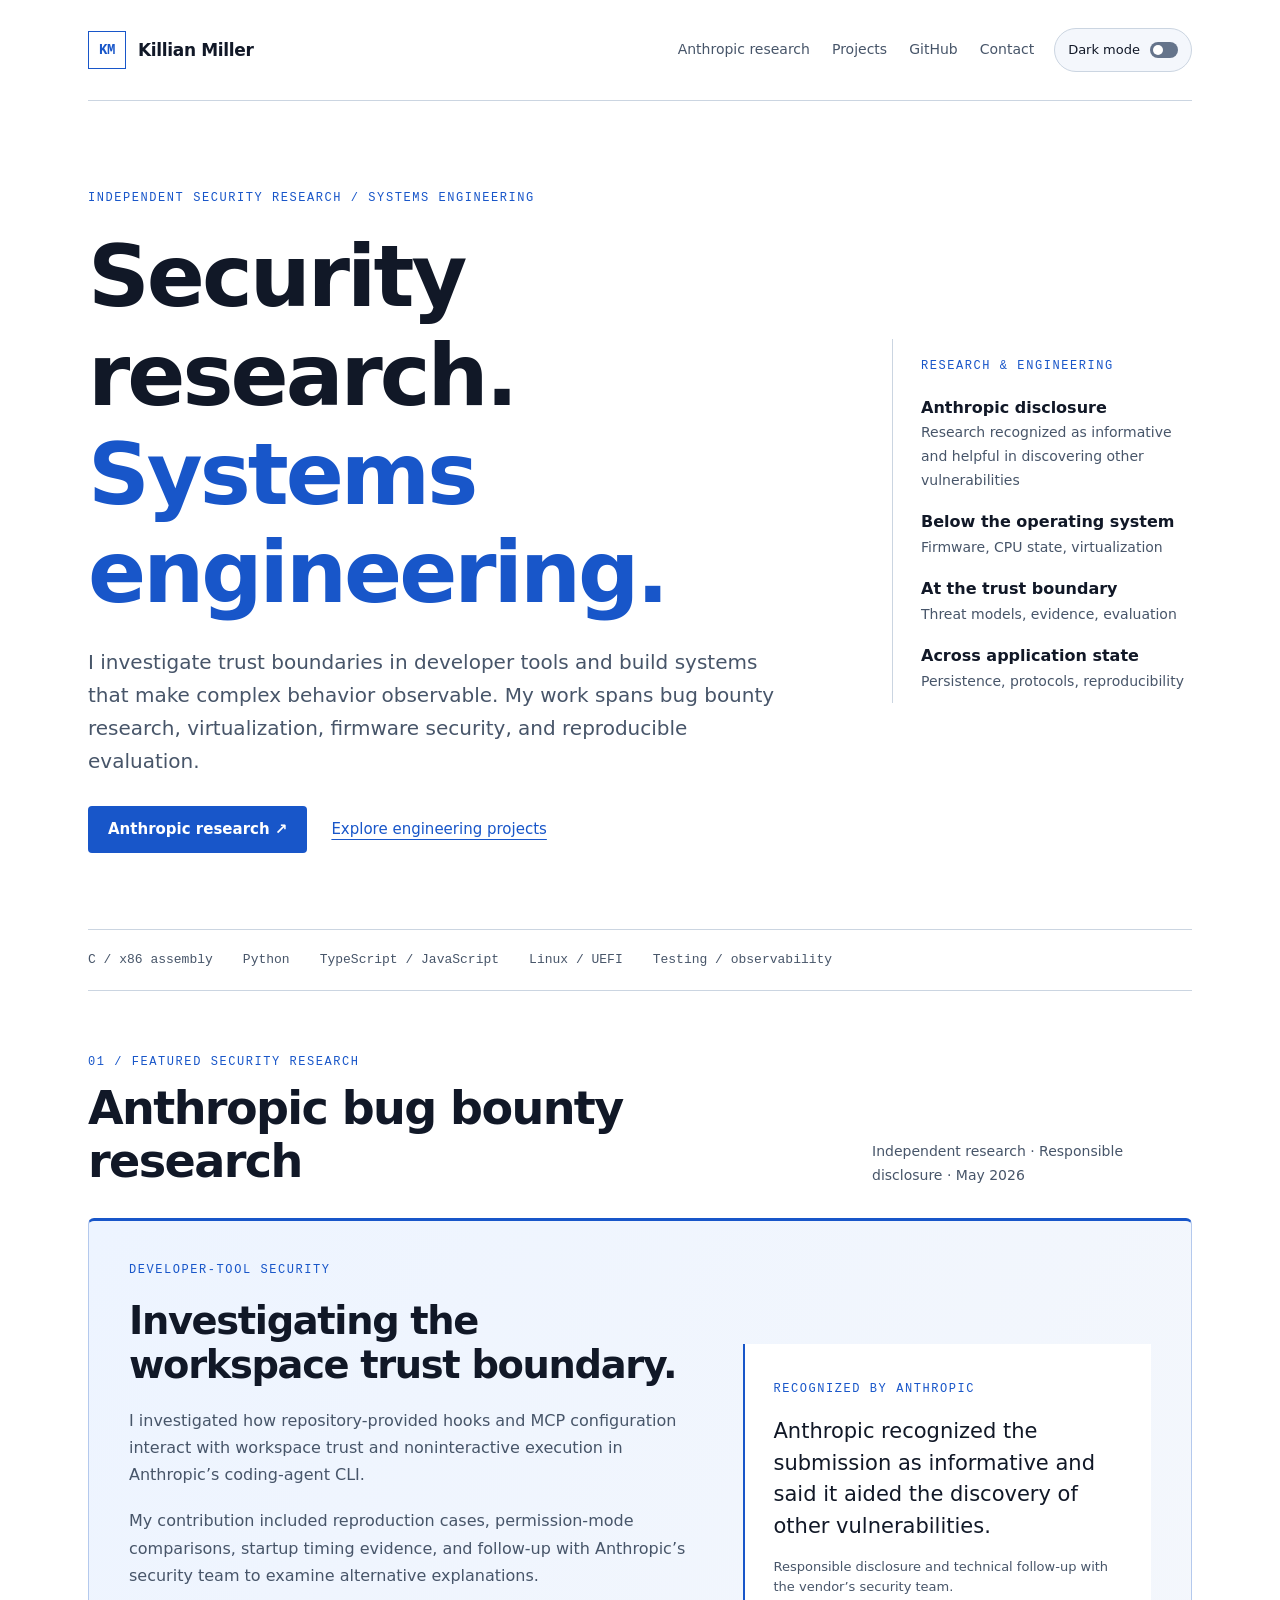
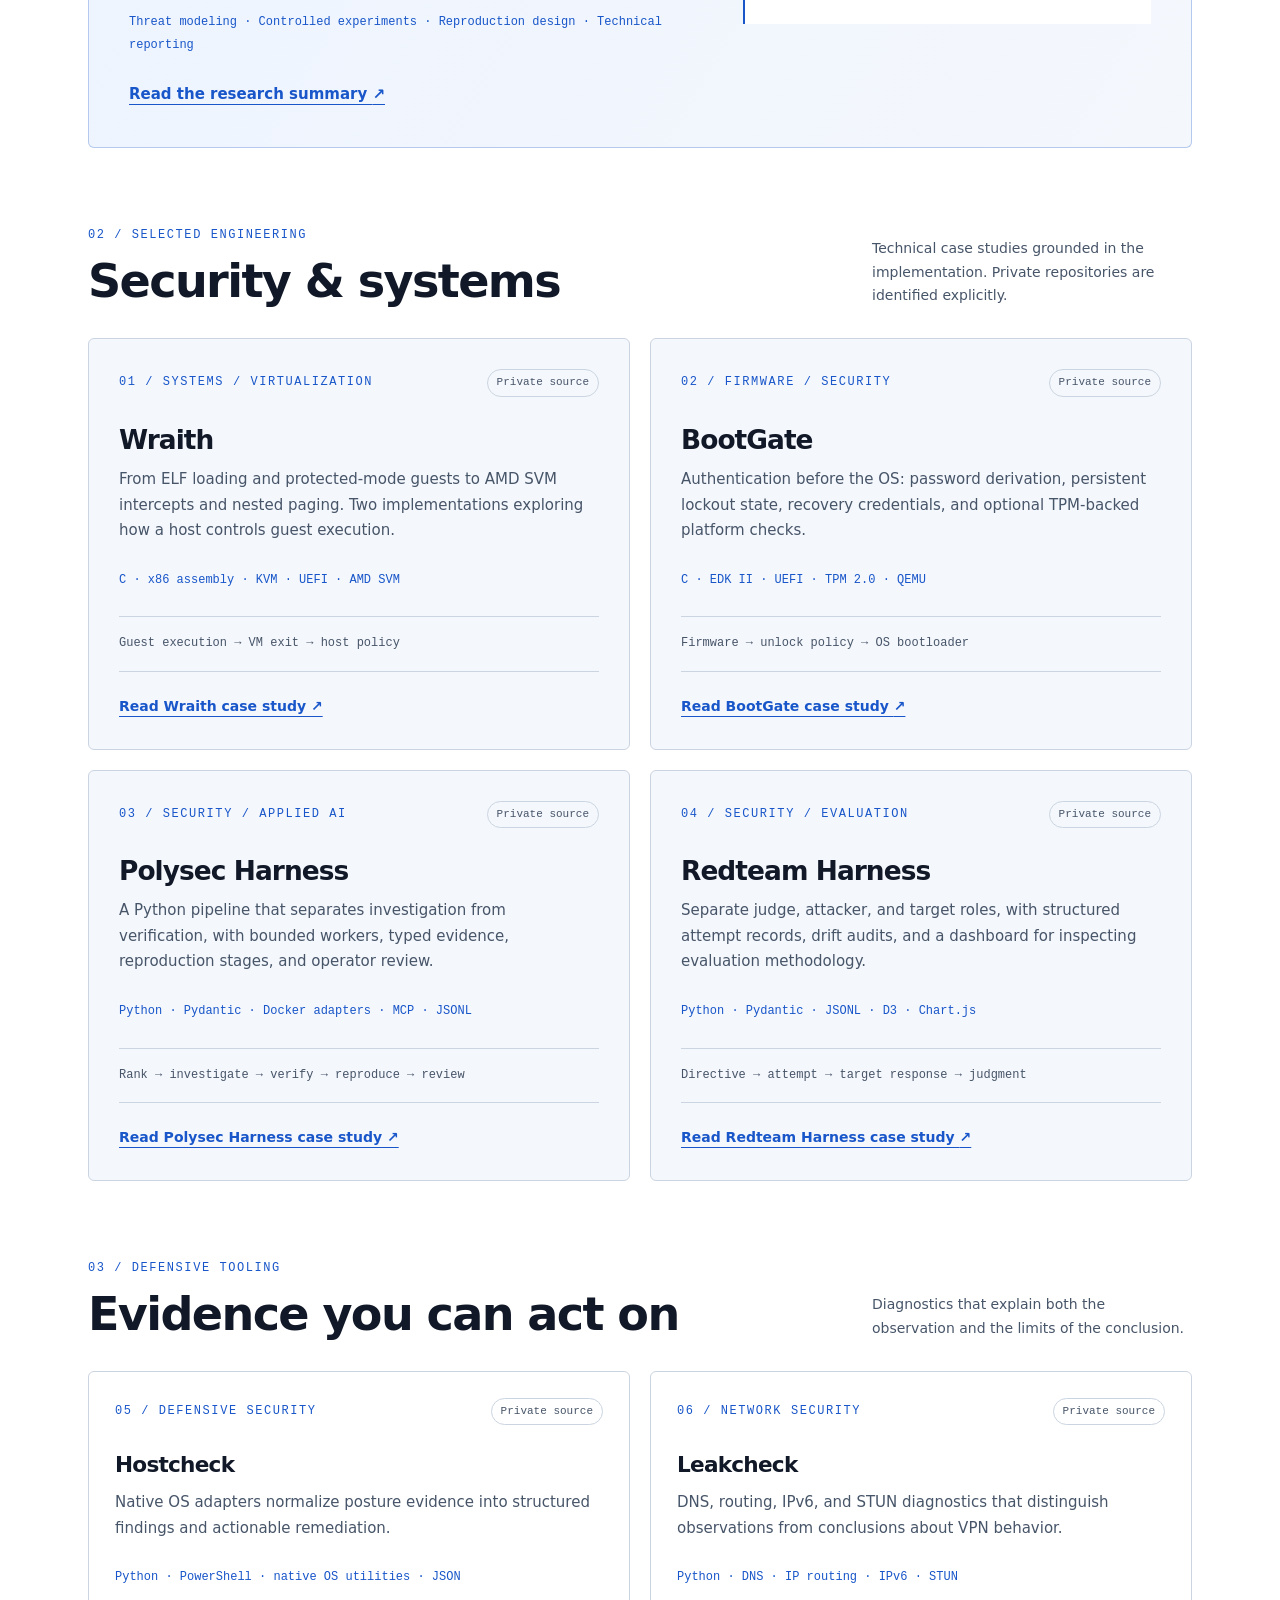
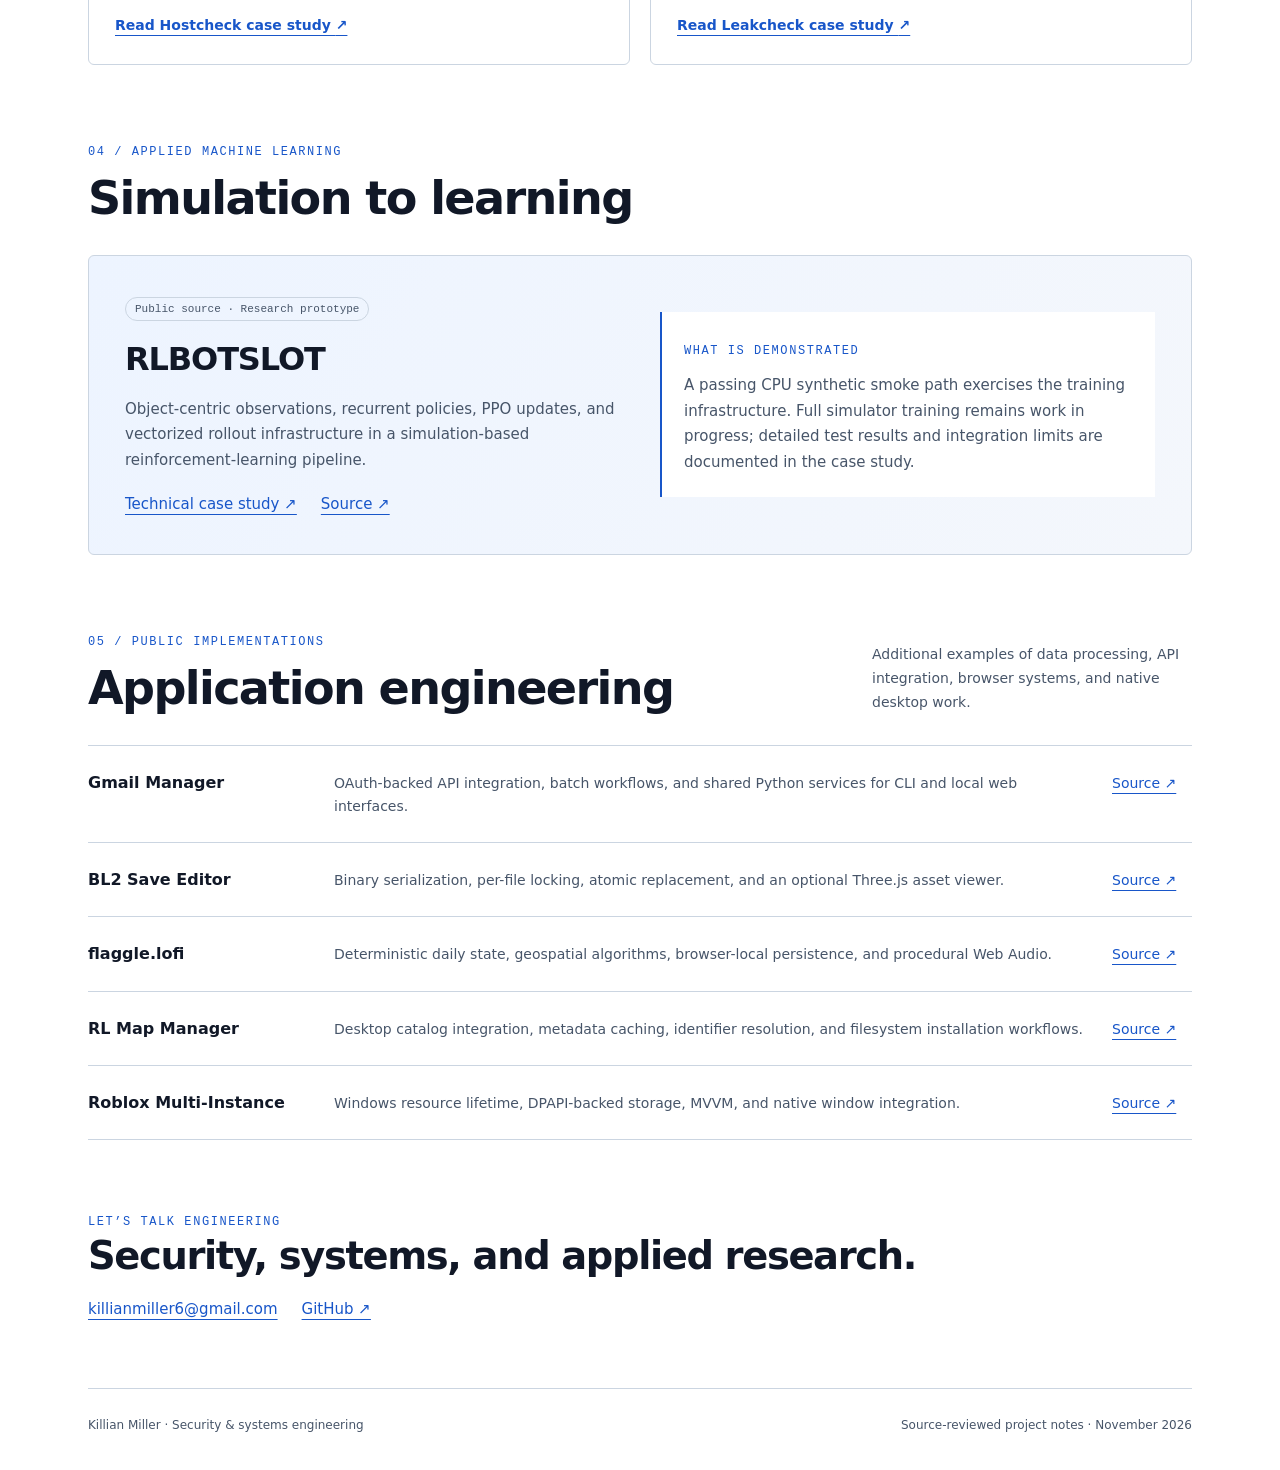
==== commit d5812bad: "Add white and blue theme with persistent accessible dark mode" ====
--- a/index.html
+++ b/index.html
@@ -1,6 +1,6 @@
 <!doctype html>
-<html lang="en"><head><meta charset="utf-8"><meta name="viewport" content="width=device-width, initial-scale=1"><title>Killian Miller — Security &amp; Systems Engineering</title><meta name="description" content="Independent security research by Killian Miller, featuring an Anthropic disclosure, bug bounty research, virtualization, UEFI authentication, and security evaluation."><meta name="theme-color" content="#0b1420"><link rel="canonical" href="https://kmiller.dev/"><meta property="og:type" content="website"><meta property="og:title" content="Killian Miller — Security &amp; Systems Engineering"><meta property="og:description" content="Independent security research by Killian Miller, featuring an Anthropic disclosure, bug bounty research, virtualization, UEFI authentication, and security evaluation."><meta property="og:url" content="https://kmiller.dev/"><link rel="icon" href="/favicon.svg" type="image/svg+xml"><link rel="stylesheet" href="/styles.css"></head>
-<body><a class="skip" href="#main">Skip to content</a><div class="wrap"><header class="top"><a class="brand" href="/" aria-label="Killian Miller home"><span class="mark" aria-hidden="true">KM</span>Killian Miller</a><nav class="nav" aria-label="Main navigation"><a href="/#research">Anthropic research</a><a href="/#work">Projects</a><a href="https://github.com/KillianM00">GitHub</a><a href="/#contact">Contact</a></nav></header><main id="main"><div class="hero"><div><p class="eyebrow">Independent security research / systems engineering</p><h1>Security research.<br><span>Systems engineering.</span></h1><p class="lede">I investigate trust boundaries in developer tools and build systems that make complex behavior observable. My work spans bug bounty research, virtualization, firmware security, and reproducible evaluation.</p><div class="actions"><a class="button" href="/research/anthropic/">Anthropic research ↗</a><a href="#work">Explore engineering projects</a></div></div><aside class="focus" aria-label="Engineering focus"><span class="label">Research &amp; engineering</span><p><strong>Anthropic disclosure</strong>Research recognized as informative and helpful in discovering other vulnerabilities</p><p><strong>Below the operating system</strong>Firmware, CPU state, virtualization</p><p><strong>At the trust boundary</strong>Threat models, evidence, evaluation</p><p><strong>Across application state</strong>Persistence, protocols, reproducibility</p></aside></div><div class="strip" aria-label="Core technologies"><span>C / x86 assembly</span><span>Python</span><span>TypeScript / JavaScript</span><span>Linux / UEFI</span><span>Testing / observability</span></div>
+<html lang="en"><head><meta charset="utf-8"><meta name="viewport" content="width=device-width, initial-scale=1"><title>Killian Miller — Security &amp; Systems Engineering</title><meta name="description" content="Independent security research by Killian Miller, featuring an Anthropic disclosure, bug bounty research, virtualization, UEFI authentication, and security evaluation."><meta name="theme-color" content="#ffffff"><link rel="canonical" href="https://kmiller.dev/"><meta property="og:type" content="website"><meta property="og:title" content="Killian Miller — Security &amp; Systems Engineering"><meta property="og:description" content="Independent security research by Killian Miller, featuring an Anthropic disclosure, bug bounty research, virtualization, UEFI authentication, and security evaluation."><meta property="og:url" content="https://kmiller.dev/"><link rel="icon" href="/favicon.svg" type="image/svg+xml"><script src="/theme.js?v=1"></script><link rel="stylesheet" href="/styles.css?v=20261103-blue"></head>
+<body><a class="skip" href="#main">Skip to content</a><div class="wrap"><header class="top"><a class="brand" href="/" aria-label="Killian Miller home"><span class="mark" aria-hidden="true">KM</span>Killian Miller</a><div class="header-tools"><nav class="nav" aria-label="Main navigation"><a href="/#research">Anthropic research</a><a href="/#work">Projects</a><a href="https://github.com/KillianM00">GitHub</a><a href="/#contact">Contact</a></nav><button class="theme-toggle" type="button" data-theme-toggle aria-pressed="false" hidden><span>Dark mode</span><span class="theme-switch" aria-hidden="true"></span></button></div></header><main id="main"><div class="hero"><div><p class="eyebrow">Independent security research / systems engineering</p><h1>Security research.<br><span>Systems engineering.</span></h1><p class="lede">I investigate trust boundaries in developer tools and build systems that make complex behavior observable. My work spans bug bounty research, virtualization, firmware security, and reproducible evaluation.</p><div class="actions"><a class="button" href="/research/anthropic/">Anthropic research ↗</a><a href="#work">Explore engineering projects</a></div></div><aside class="focus" aria-label="Engineering focus"><span class="label">Research &amp; engineering</span><p><strong>Anthropic disclosure</strong>Research recognized as informative and helpful in discovering other vulnerabilities</p><p><strong>Below the operating system</strong>Firmware, CPU state, virtualization</p><p><strong>At the trust boundary</strong>Threat models, evidence, evaluation</p><p><strong>Across application state</strong>Persistence, protocols, reproducibility</p></aside></div><div class="strip" aria-label="Core technologies"><span>C / x86 assembly</span><span>Python</span><span>TypeScript / JavaScript</span><span>Linux / UEFI</span><span>Testing / observability</span></div>
 <section id="research" class="research-feature" aria-labelledby="research-title">
   <div class="section-top"><div><span class="label">01 / Featured security research</span><h2 id="research-title">Anthropic bug bounty research</h2></div><p>Independent research · Responsible disclosure · May 2026</p></div>
   <article class="disclosure-feature" aria-labelledby="disclosure-title">
--- a/styles.css
+++ b/styles.css
@@ -1,11 +1,123 @@
-:root{color-scheme:dark;--bg:#0b1420;--panel:#111f2e;--panel2:#152637;--ink:#eaf1f5;--muted:#a9bccb;--line:#2b4052;--accent:#98e3c3;--max:1160px}
-*{box-sizing:border-box}html{scroll-behavior:smooth;scroll-padding-top:2rem}body{margin:0;background:var(--bg);color:var(--ink);font:17px/1.7 system-ui,-apple-system,BlinkMacSystemFont,"Segoe UI",sans-serif}a{color:var(--accent);text-decoration-thickness:1px;text-underline-offset:5px}a:hover{color:#fff}a:focus-visible{outline:3px solid var(--accent);outline-offset:6px;border-radius:2px}p{margin:0 0 1.2rem}h1,h2,h3{line-height:1.15;letter-spacing:-.035em;margin:0 0 1.2rem;font-weight:650}h1{font-size:clamp(3.1rem,6.7vw,5.7rem)}h2{font-size:clamp(2rem,3.6vw,3rem)}h3{font-size:1.65rem}ul{padding-left:1.3rem}li+li{margin-top:.6rem}.wrap{max-width:var(--max);margin:auto;padding:0 28px}.skip{position:absolute;top:-100px;left:20px;background:var(--accent);color:var(--bg);padding:12px;z-index:2}.skip:focus{top:12px}.top{display:flex;justify-content:space-between;align-items:center;gap:24px;padding:28px 0;border-bottom:1px solid var(--line)}.brand{display:flex;align-items:center;gap:12px;font-weight:650;color:var(--ink);text-decoration:none;letter-spacing:-.02em}.mark{display:grid;place-items:center;width:38px;height:38px;border:1px solid var(--accent);color:var(--accent);font:600 14px ui-monospace,monospace}.nav{display:flex;flex-wrap:wrap;gap:22px;font-size:14px}.nav a{color:var(--muted);text-decoration:none}.eyebrow,.number,.label{font:500 12px/1.6 ui-monospace,SFMono-Regular,Consolas,monospace;text-transform:uppercase;letter-spacing:.13em;color:var(--accent)}.hero{padding:88px 0 76px;display:grid;grid-template-columns:1fr 300px;gap:56px;align-items:center}.hero h1 span{color:var(--accent)}.lede{font-size:20px;line-height:1.65;max-width:690px;color:var(--muted);margin:24px 0 28px}.actions{display:flex;gap:24px;align-items:center;flex-wrap:wrap;font-size:15px}.button{display:inline-block;background:var(--accent);color:var(--bg);padding:11px 20px;text-decoration:none;border-radius:4px;font-weight:650}.button:hover{background:#c1f5dd;color:var(--bg)}.focus{border-left:1px solid var(--line);padding:10px 0 10px 28px}.focus p{font-size:14px;color:var(--muted);margin:16px 0 0}.focus strong{color:var(--ink);display:block;font-size:16px;font-weight:550}.strip{display:flex;gap:12px 30px;flex-wrap:wrap;padding:20px 0;border-top:1px solid var(--line);border-bottom:1px solid var(--line);font:13px/1.5 ui-monospace,monospace;color:var(--muted)}section{padding:70px 0 0}.section-top{display:flex;justify-content:space-between;align-items:end;gap:30px;margin-bottom:30px}.section-top h2{margin:8px 0 0}.section-top p{font-size:14px;max-width:320px;color:var(--muted);margin:0}.projects{display:grid;grid-template-columns:1fr 1fr;gap:20px}.card{background:var(--panel);border:1px solid var(--line);padding:30px;display:flex;flex-direction:column;border-radius:6px}.card-top{display:flex;justify-content:space-between;gap:12px;align-items:center;margin-bottom:28px}.pill{font:11px/1.4 ui-monospace,monospace;color:var(--muted);border:1px solid var(--line);border-radius:20px;padding:5px 9px}.card h3{margin-bottom:12px}.card p{color:var(--muted);font-size:15px}.card .stack{font:12px/1.8 ui-monospace,monospace;color:var(--accent);margin:7px 0 25px}.card .more{margin-top:auto;font-size:14px;font-weight:550}.flow{font:12px/1.8 ui-monospace,monospace;color:var(--muted);padding:16px 0;margin-bottom:23px;border-top:1px solid var(--line);border-bottom:1px solid var(--line)}.split{display:grid;grid-template-columns:1fr 1fr;gap:20px}.small{background:transparent;padding:26px}.small h3{font-size:1.35rem}.feature{display:grid;grid-template-columns:1fr 1fr;gap:40px;padding:36px;border:1px solid var(--line);border-radius:6px;background:linear-gradient(115deg,#142a30,var(--panel));align-items:center}.feature p{color:var(--muted);font-size:15px}.feature h3{font-size:2rem}.evidence{padding:22px;border-left:2px solid var(--accent);background:var(--bg)}.evidence p{margin:10px 0 0}.list{border-top:1px solid var(--line)}.row{display:grid;grid-template-columns:220px 1fr 80px;gap:26px;padding:23px 0;border-bottom:1px solid var(--line);align-items:baseline}.row strong{font-size:16px;font-weight:600}.row p{margin:0;color:var(--muted);font-size:14px}.row a{font-size:14px}.research{display:grid;grid-template-columns:1fr 1.5fr;gap:50px;border-top:1px solid var(--line);margin-top:70px;padding-top:42px}.research p{font-size:15px;color:var(--muted)}.contact{padding:65px 0}.contact h2{font-size:2.4rem}.footer{display:flex;justify-content:space-between;gap:20px;flex-wrap:wrap;border-top:1px solid var(--line);padding:26px 0 35px;font-size:12px;color:var(--muted)}.article-head{padding:66px 0 42px;max-width:880px}.article-head h1{font-size:clamp(2.5rem,5vw,4.5rem);margin-top:18px}.article-head .lede{max-width:850px}.article-layout{display:grid;grid-template-columns:minmax(0,760px) 240px;gap:60px;align-items:start}.article-body section{padding:0 0 30px}.article-body h2{font-size:1.65rem}.article-body p{color:var(--muted);font-size:17px}.article-aside{border-left:1px solid var(--line);padding-left:25px;font-size:14px}.article-aside p{color:var(--muted)}.article-aside ul{list-style:none;padding:0;color:var(--muted);font-size:13px;overflow-wrap:anywhere}.scope{border:1px solid var(--line);border-left:3px solid var(--accent);padding:25px;background:var(--panel);margin:0 0 50px}.scope p{margin:0;font-size:15px}.back{font-size:14px}.case-footer{margin:45px 0}.article-body strong{color:var(--ink)}
+:root {
+  color-scheme: light;
+  --bg: #ffffff;
+  --panel: #f4f7fc;
+  --panel2: #eaf1ff;
+  --ink: #111827;
+  --muted: #475569;
+  --line: #cbd5e1;
+  --accent: #1856c9;
+  --accent-hover: #123f91;
+  --accent-contrast: #ffffff;
+  --feature: #edf4ff;
+  --feature-border: #b4c9ed;
+  --switch-track: #65748b;
+  --max: 1160px;
+}
+
+:root[data-theme="dark"] {
+  color-scheme: dark;
+  --bg: #08090c;
+  --panel: #111319;
+  --panel2: #181d29;
+  --ink: #f3f5fb;
+  --muted: #b1bbce;
+  --line: #303745;
+  --accent: #74a8ff;
+  --accent-hover: #adcaff;
+  --accent-contrast: #08101f;
+  --feature: #101929;
+  --feature-border: #3c577f;
+  --switch-track: #65748b;
+}
+
+*{box-sizing:border-box}html{scroll-behavior:smooth;scroll-padding-top:2rem}body{margin:0;background:var(--bg);color:var(--ink);font:17px/1.7 system-ui,-apple-system,BlinkMacSystemFont,"Segoe UI",sans-serif}a{color:var(--accent);text-decoration-thickness:1px;text-underline-offset:5px}a:hover{color:var(--accent-hover)}a:focus-visible{outline:3px solid var(--accent);outline-offset:6px;border-radius:2px}p{margin:0 0 1.2rem}h1,h2,h3{line-height:1.15;letter-spacing:-.035em;margin:0 0 1.2rem;font-weight:650}h1{font-size:clamp(3.1rem,6.7vw,5.7rem)}h2{font-size:clamp(2rem,3.6vw,3rem)}h3{font-size:1.65rem}ul{padding-left:1.3rem}li+li{margin-top:.6rem}.wrap{max-width:var(--max);margin:auto;padding:0 28px}.skip{position:absolute;top:-100px;left:20px;background:var(--accent);color:var(--accent-contrast);padding:12px;z-index:2}.skip:focus{top:12px}.top{display:flex;justify-content:space-between;align-items:center;gap:24px;padding:28px 0;border-bottom:1px solid var(--line)}.brand{display:flex;align-items:center;gap:12px;font-weight:650;color:var(--ink);text-decoration:none;letter-spacing:-.02em}.mark{display:grid;place-items:center;width:38px;height:38px;border:1px solid var(--accent);color:var(--accent);font:600 14px ui-monospace,monospace}.nav{display:flex;flex-wrap:wrap;gap:22px;font-size:14px}.nav a{color:var(--muted);text-decoration:none}.eyebrow,.number,.label{font:500 12px/1.6 ui-monospace,SFMono-Regular,Consolas,monospace;text-transform:uppercase;letter-spacing:.13em;color:var(--accent)}.hero{padding:88px 0 76px;display:grid;grid-template-columns:1fr 300px;gap:56px;align-items:center}.hero h1 span{color:var(--accent)}.lede{font-size:20px;line-height:1.65;max-width:690px;color:var(--muted);margin:24px 0 28px}.actions{display:flex;gap:24px;align-items:center;flex-wrap:wrap;font-size:15px}.button{display:inline-block;background:var(--accent);color:var(--accent-contrast);padding:11px 20px;text-decoration:none;border-radius:4px;font-weight:650}.button:hover{background:var(--accent-hover);color:var(--accent-contrast)}.focus{border-left:1px solid var(--line);padding:10px 0 10px 28px}.focus p{font-size:14px;color:var(--muted);margin:16px 0 0}.focus strong{color:var(--ink);display:block;font-size:16px;font-weight:550}.strip{display:flex;gap:12px 30px;flex-wrap:wrap;padding:20px 0;border-top:1px solid var(--line);border-bottom:1px solid var(--line);font:13px/1.5 ui-monospace,monospace;color:var(--muted)}section{padding:70px 0 0}.section-top{display:flex;justify-content:space-between;align-items:end;gap:30px;margin-bottom:30px}.section-top h2{margin:8px 0 0}.section-top p{font-size:14px;max-width:320px;color:var(--muted);margin:0}.projects{display:grid;grid-template-columns:1fr 1fr;gap:20px}.card{background:var(--panel);border:1px solid var(--line);padding:30px;display:flex;flex-direction:column;border-radius:6px}.card-top{display:flex;justify-content:space-between;gap:12px;align-items:center;margin-bottom:28px}.pill{font:11px/1.4 ui-monospace,monospace;color:var(--muted);border:1px solid var(--line);border-radius:20px;padding:5px 9px}.card h3{margin-bottom:12px}.card p{color:var(--muted);font-size:15px}.card .stack{font:12px/1.8 ui-monospace,monospace;color:var(--accent);margin:7px 0 25px}.card .more{margin-top:auto;font-size:14px;font-weight:550}.flow{font:12px/1.8 ui-monospace,monospace;color:var(--muted);padding:16px 0;margin-bottom:23px;border-top:1px solid var(--line);border-bottom:1px solid var(--line)}.split{display:grid;grid-template-columns:1fr 1fr;gap:20px}.small{background:transparent;padding:26px}.small h3{font-size:1.35rem}.feature{display:grid;grid-template-columns:1fr 1fr;gap:40px;padding:36px;border:1px solid var(--line);border-radius:6px;background:linear-gradient(115deg,var(--feature),var(--panel));align-items:center}.feature p{color:var(--muted);font-size:15px}.feature h3{font-size:2rem}.evidence{padding:22px;border-left:2px solid var(--accent);background:var(--bg)}.evidence p{margin:10px 0 0}.list{border-top:1px solid var(--line)}.row{display:grid;grid-template-columns:220px 1fr 80px;gap:26px;padding:23px 0;border-bottom:1px solid var(--line);align-items:baseline}.row strong{font-size:16px;font-weight:600}.row p{margin:0;color:var(--muted);font-size:14px}.row a{font-size:14px}.research{display:grid;grid-template-columns:1fr 1.5fr;gap:50px;border-top:1px solid var(--line);margin-top:70px;padding-top:42px}.research p{font-size:15px;color:var(--muted)}.contact{padding:65px 0}.contact h2{font-size:2.4rem}.footer{display:flex;justify-content:space-between;gap:20px;flex-wrap:wrap;border-top:1px solid var(--line);padding:26px 0 35px;font-size:12px;color:var(--muted)}.article-head{padding:66px 0 42px;max-width:880px}.article-head h1{font-size:clamp(2.5rem,5vw,4.5rem);margin-top:18px}.article-head .lede{max-width:850px}.article-layout{display:grid;grid-template-columns:minmax(0,760px) 240px;gap:60px;align-items:start}.article-body section{padding:0 0 30px}.article-body h2{font-size:1.65rem}.article-body p{color:var(--muted);font-size:17px}.article-aside{border-left:1px solid var(--line);padding-left:25px;font-size:14px}.article-aside p{color:var(--muted)}.article-aside ul{list-style:none;padding:0;color:var(--muted);font-size:13px;overflow-wrap:anywhere}.scope{border:1px solid var(--line);border-left:3px solid var(--accent);padding:25px;background:var(--panel);margin:0 0 50px}.scope p{margin:0;font-size:15px}.back{font-size:14px}.case-footer{margin:45px 0}.article-body strong{color:var(--ink)}
 @media(max-width:850px){.hero{grid-template-columns:1fr;padding:60px 0;gap:35px}.focus{display:grid;grid-template-columns:1fr 1fr;gap:15px}.focus .label{grid-column:1/-1}.focus p{margin:0}.article-layout{grid-template-columns:1fr;gap:20px}.article-aside{border-left:0;border-top:1px solid var(--line);padding:25px 0}.row{grid-template-columns:180px 1fr 65px;gap:18px}.research{gap:30px}}
 @media(max-width:600px){.wrap{padding:0 20px}.top{align-items:flex-start;flex-direction:column;gap:18px}.nav{gap:20px}.hero{padding:46px 0}.hero h1{font-size:3rem}.lede{font-size:18px}.focus{padding-left:20px}.projects,.split,.feature,.research{grid-template-columns:1fr}.section-top{align-items:start;flex-direction:column;gap:15px}.section-top p{max-width:100%}.card{padding:24px}.feature{padding:25px;gap:12px}.row{grid-template-columns:1fr 70px;gap:8px}.row p{grid-column:1;grid-row:2}.row a{grid-column:2;grid-row:1}.research{gap:15px}section{padding-top:52px}.contact h2{font-size:2rem}.article-head{padding-top:45px}.article-head h1{font-size:2.5rem}}
 @media(prefers-reduced-motion:reduce){html{scroll-behavior:auto}}
-@media print{body{background:white;color:#18232d;font-size:11pt}.nav,.actions,.skip,.case-footer{display:none}.wrap{max-width:none;padding:0}.hero{padding:20px 0;grid-template-columns:1fr}.focus{display:none}.card,.feature,.scope,.evidence{background:white;color:#18232d;break-inside:avoid}.card p,.lede,.row p,.research p,.article-body p,.article-aside p,.scope p,.label,.eyebrow,.number,.flow,.stack,.pill,.strip{color:#344a56!important}a{color:#175b47}.projects{gap:15px}.card{padding:18px}section{padding-top:30px}.article-layout{display:block}.article-aside{border:0}.top{padding:10px 0}.footer{color:#344a56}}
+@media print{body{background:white;color:#18232d;font-size:11pt}.nav,.actions,.skip,.case-footer{display:none}.wrap{max-width:none;padding:0}.hero{padding:20px 0;grid-template-columns:1fr}.focus{display:none}.card,.feature,.scope,.evidence{background:white;color:#18232d;break-inside:avoid}.card p,.lede,.row p,.research p,.article-body p,.article-aside p,.scope p,.label,.eyebrow,.number,.flow,.stack,.pill,.strip{color:#344a56!important}a{color:#174b9b}.projects{gap:15px}.card{padding:18px}section{padding-top:30px}.article-layout{display:block}.article-aside{border:0}.top{padding:10px 0}.footer{color:#344a56}}
 
-.research-feature{padding-top:54px}.disclosure-feature{display:grid;grid-template-columns:minmax(0,1.4fr) minmax(0,1fr);gap:44px;padding:40px;border:1px solid #45675c;border-top:3px solid var(--accent);border-radius:6px;background:linear-gradient(120deg,#142a2b,var(--panel));align-items:center}.disclosure-feature h3{font-size:clamp(1.8rem,3vw,2.5rem);max-width:580px}.disclosure-feature p{color:var(--muted);font-size:16px}.disclosure-feature .eyebrow{font-size:12px;color:var(--accent)}.disclosure-feature .research-skills{font:12px/1.9 ui-monospace,monospace;color:var(--accent);margin:22px 0}.disclosure-feature .more{font-size:15px;font-weight:600}.recognition{padding:28px;background:var(--bg);border-left:2px solid var(--accent)}.recognition p{color:var(--ink);font-size:21px;line-height:1.5;margin:15px 0}.recognition .recognition-detail{font-size:13px;color:var(--muted);margin-bottom:0}.research-result{margin:0 0 36px;padding:28px;border-left:3px solid var(--accent);background:var(--panel)}.research-result h2{font-size:1.5rem}.research-result p{margin:0;color:var(--ink)}.article-body li{color:var(--muted)}
+.research-feature{padding-top:54px}.disclosure-feature{display:grid;grid-template-columns:minmax(0,1.4fr) minmax(0,1fr);gap:44px;padding:40px;border:1px solid var(--feature-border);border-top:3px solid var(--accent);border-radius:6px;background:linear-gradient(120deg,var(--feature),var(--panel));align-items:center}.disclosure-feature h3{font-size:clamp(1.8rem,3vw,2.5rem);max-width:580px}.disclosure-feature p{color:var(--muted);font-size:16px}.disclosure-feature .eyebrow{font-size:12px;color:var(--accent)}.disclosure-feature .research-skills{font:12px/1.9 ui-monospace,monospace;color:var(--accent);margin:22px 0}.disclosure-feature .more{font-size:15px;font-weight:600}.recognition{padding:28px;background:var(--bg);border-left:2px solid var(--accent)}.recognition p{color:var(--ink);font-size:21px;line-height:1.5;margin:15px 0}.recognition .recognition-detail{font-size:13px;color:var(--muted);margin-bottom:0}.research-result{margin:0 0 36px;padding:28px;border-left:3px solid var(--accent);background:var(--panel)}.research-result h2{font-size:1.5rem}.research-result p{margin:0;color:var(--ink)}.article-body li{color:var(--muted)}
 @media(max-width:850px){.disclosure-feature{grid-template-columns:1fr;gap:28px}.recognition{padding:24px}.recognition p{font-size:19px}}
 @media(max-width:600px){.disclosure-feature{padding:24px;gap:24px}.research-feature{padding-top:45px}.disclosure-feature h3{font-size:1.8rem}.recognition{padding:20px}.recognition p{font-size:18px}.research-result{padding:22px}}
 @media print{.disclosure-feature,.recognition,.research-result{background:white;break-inside:avoid}.disclosure-feature p,.recognition p,.research-result p,.article-body li{color:#344a56}.disclosure-feature{padding:22px;gap:25px}.disclosure-feature h3{font-size:1.5rem}.recognition p{font-size:15px}}
+
+/* The preference control is available only when its script is running. */
+.header-tools {
+  display: flex;
+  align-items: center;
+  justify-content: flex-end;
+  flex-wrap: wrap;
+  gap: 20px;
+}
+.theme-toggle {
+  display: inline-flex;
+  align-items: center;
+  gap: 10px;
+  min-height: 44px;
+  padding: 9px 13px;
+  border: 1px solid var(--line);
+  border-radius: 24px;
+  background: var(--panel);
+  color: var(--ink);
+  font: 500 13px/1.4 system-ui, sans-serif;
+  cursor: pointer;
+}
+.theme-toggle[hidden] { display: none; }
+.theme-toggle:hover { border-color: var(--accent); }
+.theme-toggle:focus-visible {
+  outline: 3px solid var(--accent);
+  outline-offset: 4px;
+}
+.theme-switch {
+  display: inline-block;
+  position: relative;
+  width: 28px;
+  height: 16px;
+  flex-shrink: 0;
+  border-radius: 16px;
+  background: var(--switch-track);
+}
+.theme-switch::after {
+  content: "";
+  position: absolute;
+  top: 3px;
+  left: 3px;
+  width: 10px;
+  height: 10px;
+  border-radius: 50%;
+  background: #ffffff;
+}
+.theme-toggle[aria-pressed="true"] .theme-switch { background: var(--accent); }
+.theme-toggle[aria-pressed="true"] .theme-switch::after {
+  left: 15px;
+  background: var(--accent-contrast);
+}
+@media (max-width: 850px) {
+  .top { align-items: flex-start; }
+  .header-tools { gap: 14px; }
+}
+@media (max-width: 600px) {
+  .header-tools { width: 100%; justify-content: flex-start; }
+  .nav { gap: 12px 20px; }
+}
+@media print {
+  :root, :root[data-theme="dark"] {
+  color-scheme: light;
+  --bg: #ffffff;
+  --panel: #f4f7fc;
+  --panel2: #eaf1ff;
+  --ink: #111827;
+  --muted: #475569;
+  --line: #cbd5e1;
+  --accent: #1856c9;
+  --accent-hover: #123f91;
+  --accent-contrast: #ffffff;
+  --feature: #edf4ff;
+  --feature-border: #b4c9ed;
+  --switch-track: #65748b;
+  --max: 1160px;
+  }
+  .theme-toggle { display: none; }
+  .disclosure-feature, .recognition, .research-result { border-color: #b4c9ed; }
+}
